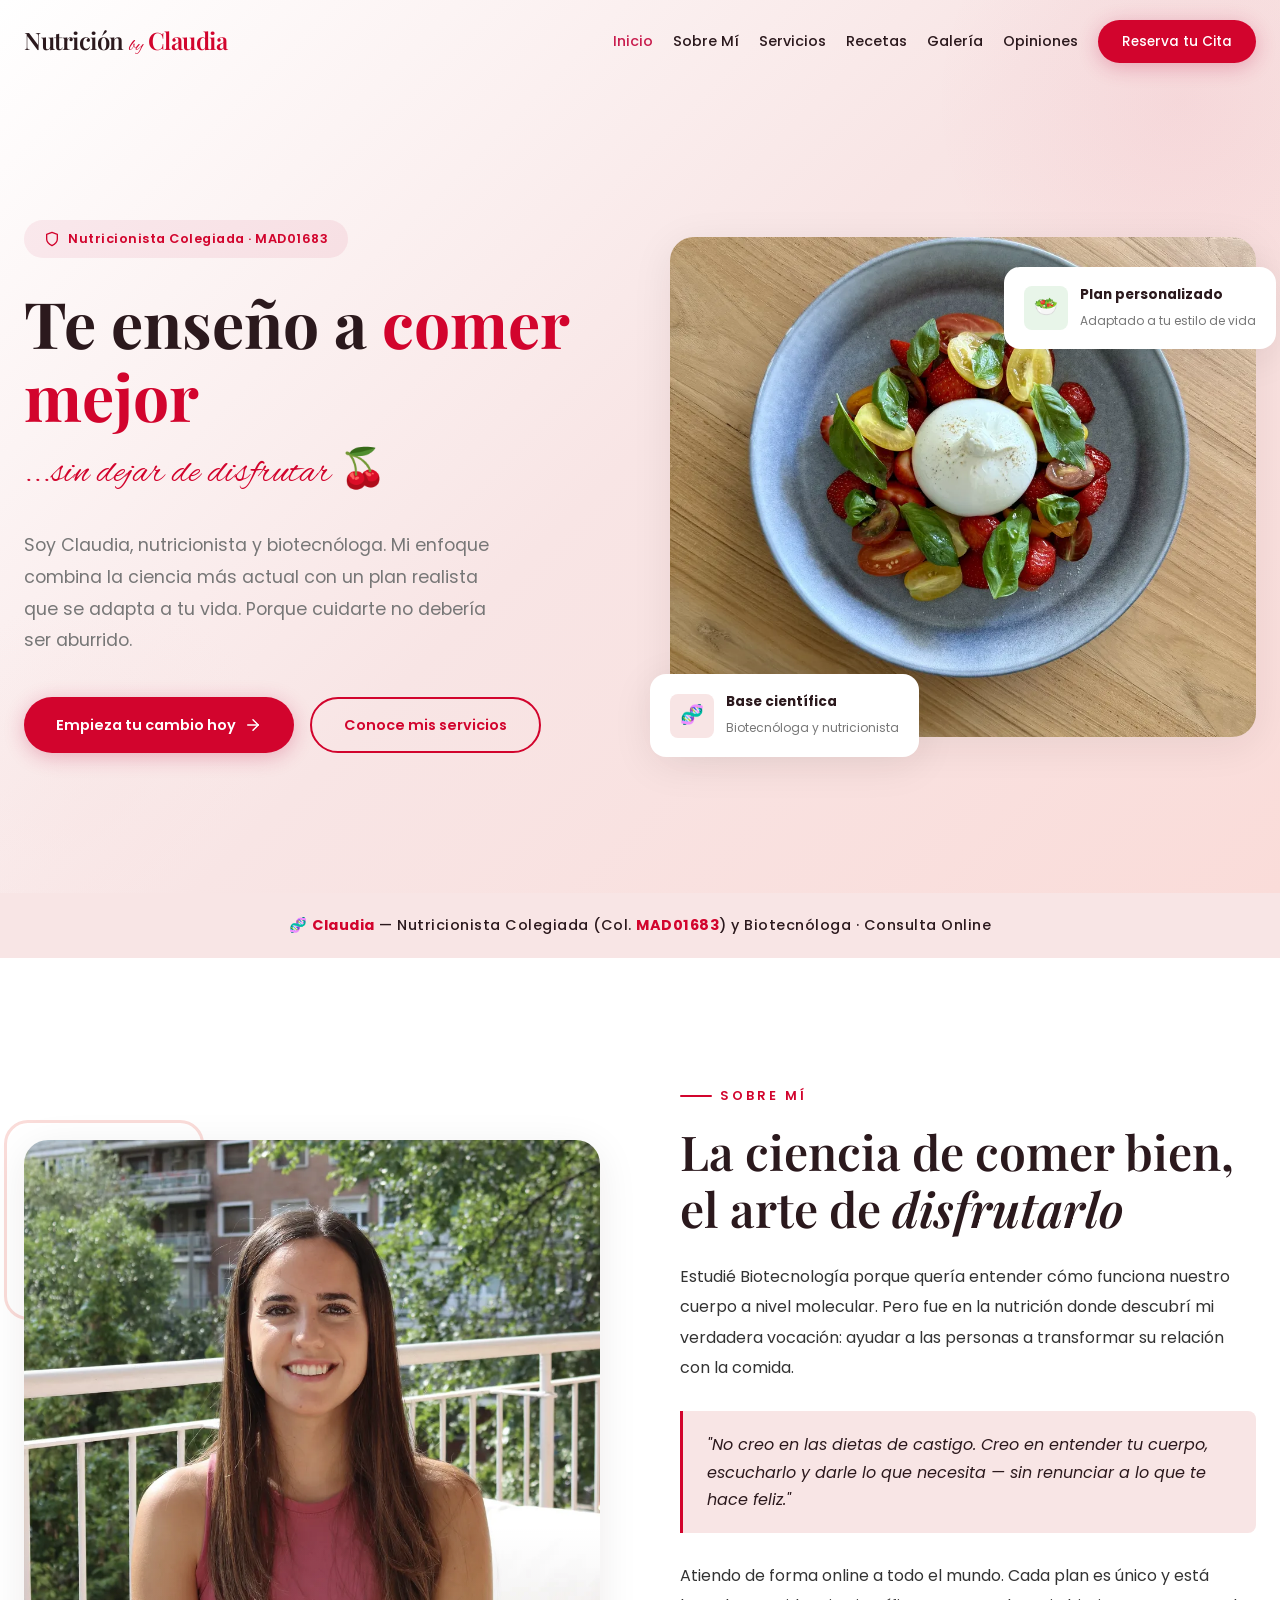
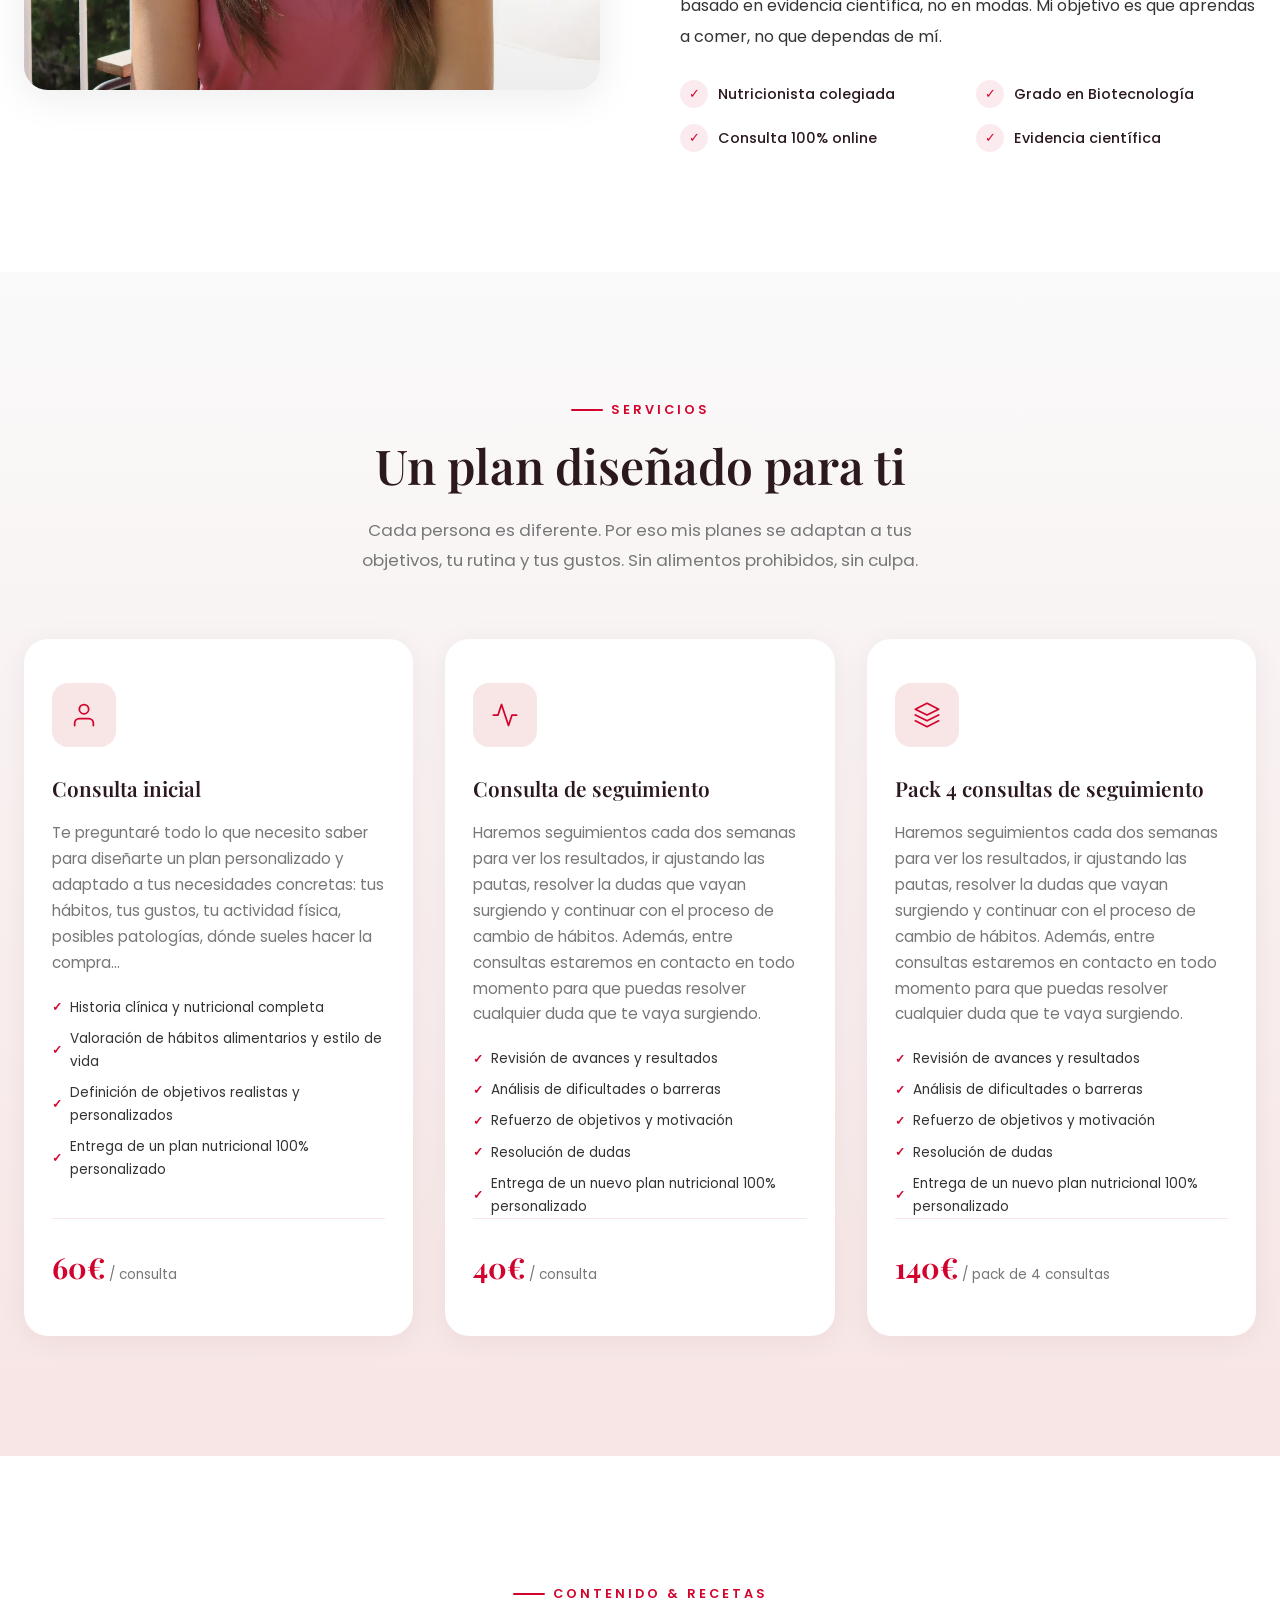
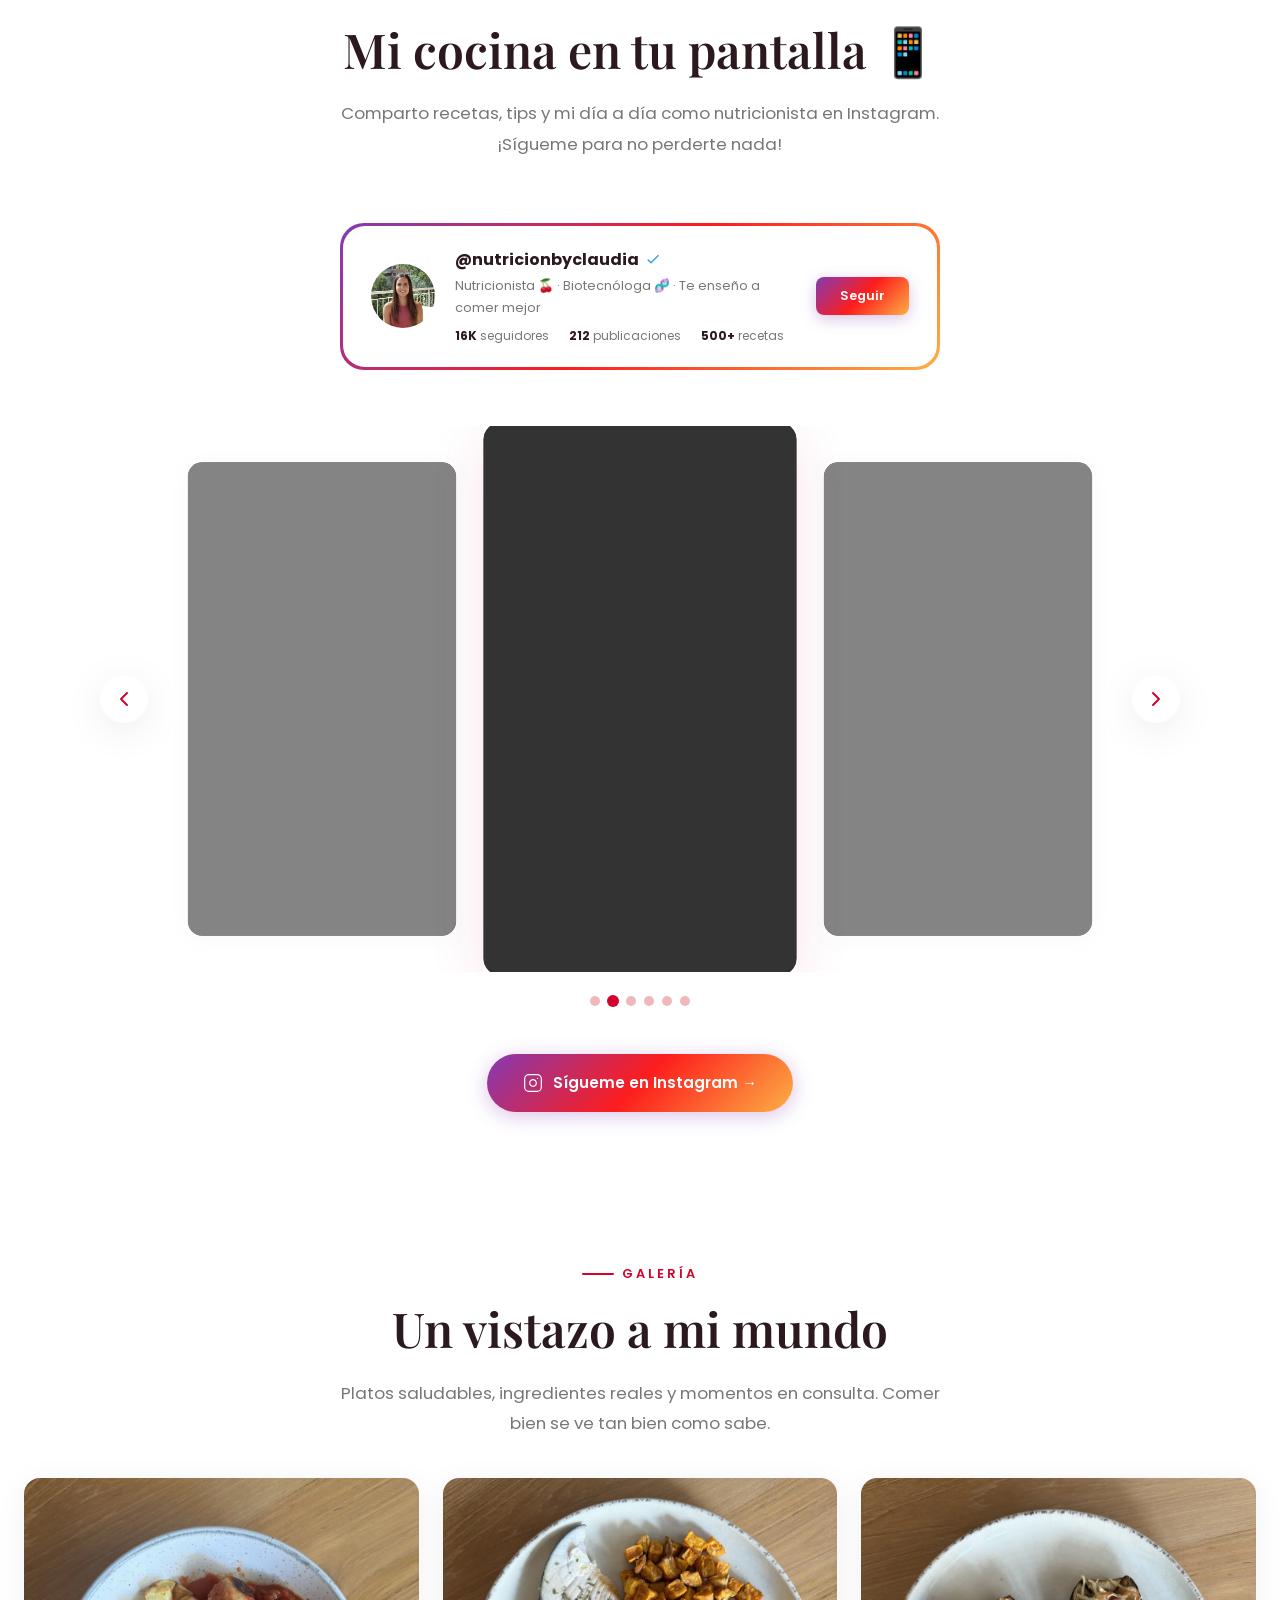
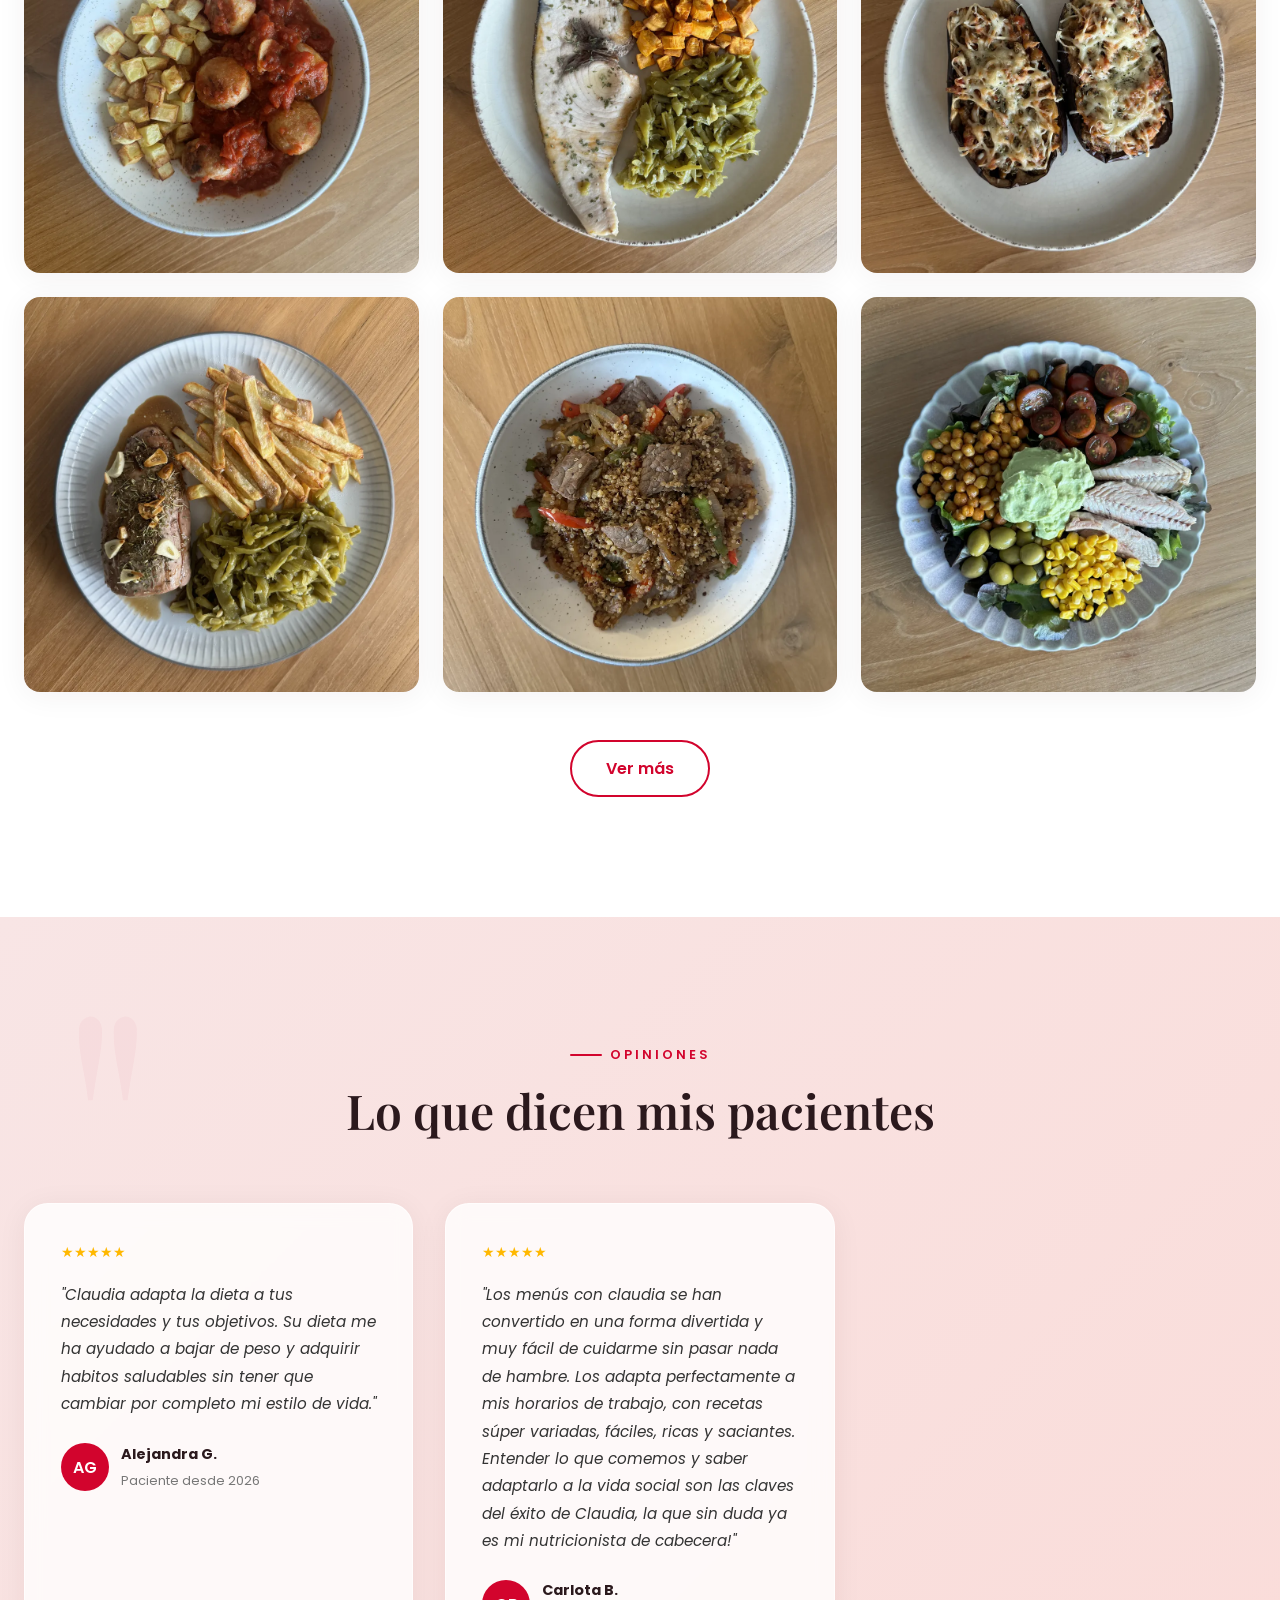
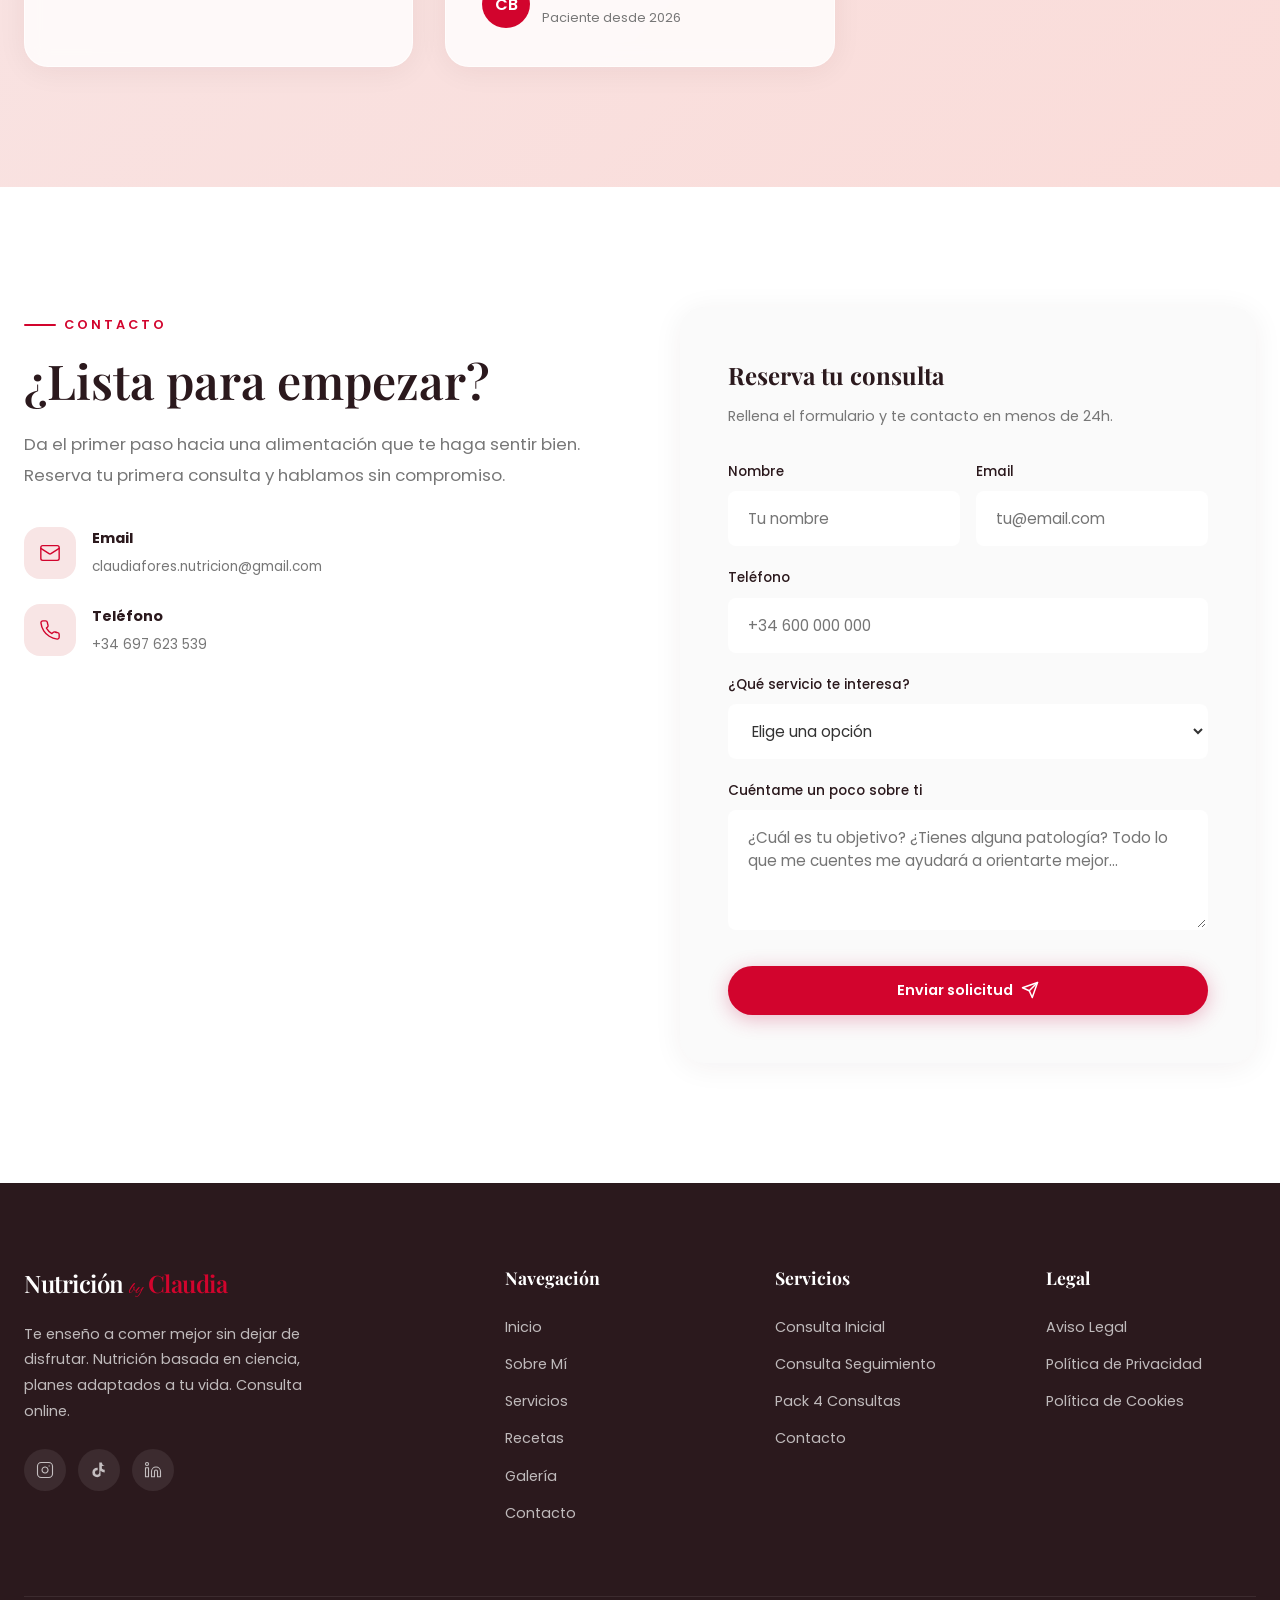
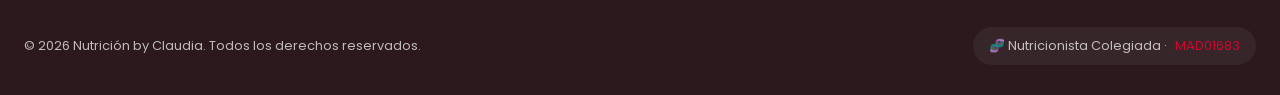
==== index.html @ f068b522 "Expand gallery, optimize images to WebP, CSS fixes, and cleanups" ====
<!DOCTYPE html>
<html lang="es">

<head>
  <meta charset="UTF-8">
  <meta name="viewport" content="width=device-width, initial-scale=1.0">
  <title>Nutrición by Claudia — Nutricionista y Biotecnóloga en Madrid</title>
  <meta name="description"
    content="Claudia es nutricionista colegiada (MAD01683) y biotecnóloga en Madrid. Te enseña a comer mejor sin dejar de disfrutar. Consultas presenciales y online.">
  <meta name="keywords"
    content="nutricionista Madrid, nutrición online, dietista, biotecnóloga, alimentación saludable, Claudia nutricionista">
  <link rel="stylesheet" href="styles.css">
  <link rel="icon"
    href="data:image/svg+xml,<svg xmlns='http://www.w3.org/2000/svg' viewBox='0 0 100 100'><text y='.9em' font-size='90'>🍒</text></svg>">
</head>

<body>

  <!-- ========== NAVIGATION ========== -->
  <nav class="navbar" id="navbar">
    <div class="container">
      <a href="#inicio" class="nav-logo">
        Nutrición <span class="by">by</span> <span>Claudia</span>
      </a>
      <div class="nav-links" id="navLinks">
        <a href="#inicio">Inicio</a>
        <a href="#sobre-mi">Sobre Mí</a>
        <a href="#servicios">Servicios</a>
        <a href="#recetas">Recetas</a>
        <a href="#galeria">Galería</a>
        <a href="#testimonios">Opiniones</a>
        <a href="#contacto" class="btn btn-primary">Reserva tu Cita</a>
      </div>
      <button class="nav-toggle" id="navToggle" aria-label="Menú de navegación">
        <span></span>
        <span></span>
        <span></span>
      </button>
    </div>
    <div class="nav-overlay" id="navOverlay"></div>
  </nav>

  <!-- ========== HERO ========== -->
  <section class="hero section" id="inicio">
    <div class="container">
      <div class="hero-content">
        <div class="hero-badge">
          <svg xmlns="http://www.w3.org/2000/svg" viewBox="0 0 24 24" fill="none" stroke="currentColor" stroke-width="2"
            stroke-linecap="round" stroke-linejoin="round">
            <path d="M12 22s8-4 8-10V5l-8-3-8 3v7c0 6 8 10 8 10z" />
          </svg>
          Nutricionista Colegiada · MAD01683
        </div>
        <h1 class="hero-title">
          Te enseño a <span class="highlight">comer mejor</span>
        </h1>
        <span class="hero-script">...sin dejar de disfrutar 🍒</span>
        <p class="hero-description">
          Soy Claudia, nutricionista y biotecnóloga. Mi enfoque combina la ciencia más actual con un plan realista que
          se adapta a tu vida. Porque cuidarte no debería ser aburrido.
        </p>
        <div class="hero-buttons">
          <a href="#contacto" class="btn btn-primary" id="heroCta">
            Empieza tu cambio hoy
            <svg xmlns="http://www.w3.org/2000/svg" width="18" height="18" viewBox="0 0 24 24" fill="none"
              stroke="currentColor" stroke-width="2" stroke-linecap="round" stroke-linejoin="round">
              <line x1="5" y1="12" x2="19" y2="12"></line>
              <polyline points="12 5 19 12 12 19"></polyline>
            </svg>
          </a>
          <a href="#servicios" class="btn btn-outline" id="heroServices">Conoce mis servicios</a>
        </div>
      </div>
      <div class="hero-visual">
        <div class="hero-image-wrapper">
          <img src="imagenes/ensalada-caprese-con-mozzarella-fresca.webp" alt="Ensalada caprese con mozzarella fresca"
            loading="eager">
        </div>
        <div class="hero-float-card card-1">
          <div class="icon pink">🧬</div>
          <div class="text">
            <strong>Base científica</strong>
            <span>Biotecnóloga y nutricionista</span>
          </div>
        </div>
        <div class="hero-float-card card-2">
          <div class="icon green">🥗</div>
          <div class="text">
            <strong>Plan personalizado</strong>
            <span>Adaptado a tu estilo de vida</span>
          </div>
        </div>
      </div>
    </div>
  </section>

  <!-- ========== AUTHORITY BAR ========== -->
  <div class="authority-bar">
    <div class="container">
      <p>🧬 <strong>Claudia</strong> — Nutricionista Colegiada (Col. <strong>MAD01683</strong>) y Biotecnóloga ·
        Consulta Online</p>
    </div>
  </div>

  <!-- ========== SOBRE MÍ ========== -->
  <section class="about section" id="sobre-mi">
    <div class="container">
      <div class="about-image-container reveal">
        <div class="about-decoration"></div>
        <div class="about-image">
          <img src="imagenes/claudia.webp" alt="Claudia, nutricionista y biotecnóloga en su consulta">
        </div>
      </div>
      <div class="about-content">
        <span class="section-label reveal">Sobre Mí</span>
        <h2 class="section-title reveal reveal-delay-1">La ciencia de comer bien, <br>el arte de <em>disfrutarlo</em>
        </h2>
        <p class="about-text reveal reveal-delay-2">
          Estudié Biotecnología porque quería entender cómo funciona nuestro cuerpo a nivel molecular. Pero fue en la
          nutrición donde descubrí mi verdadera vocación: ayudar a las personas a transformar su relación con la comida.
        </p>
        <div class="about-highlight reveal reveal-delay-2">
          "No creo en las dietas de castigo. Creo en entender tu cuerpo, escucharlo y darle lo que necesita — sin
          renunciar a lo que te hace feliz."
        </div>
        <p class="about-text reveal reveal-delay-3">
          Atiendo de forma online a todo el mundo. Cada plan es único y está basado en
          evidencia científica, no en modas. Mi objetivo es que aprendas a comer, no que dependas de mí.
        </p>
        <div class="about-features reveal reveal-delay-3">
          <div class="about-feature">
            <span class="check">✓</span>
            Nutricionista colegiada
          </div>
          <div class="about-feature">
            <span class="check">✓</span>
            Grado en Biotecnología
          </div>
          <div class="about-feature">
            <span class="check">✓</span>
            Consulta 100% online
          </div>
          <div class="about-feature">
            <span class="check">✓</span>
            Evidencia científica
          </div>
        </div>
      </div>
    </div>
  </section>

  <!-- ========== SERVICIOS ========== -->
  <section class="services section" id="servicios">
    <div class="container">
      <div class="services-header">
        <span class="section-label reveal">Servicios</span>
        <h2 class="section-title reveal reveal-delay-1">Un plan diseñado para ti</h2>
        <p class="section-subtitle reveal reveal-delay-2">Cada persona es diferente. Por eso mis planes se adaptan a tus
          objetivos, tu rutina y tus gustos. Sin alimentos prohibidos, sin culpa.</p>
      </div>
      <div class="services-grid">
        <!-- Service 1 -->
        <div class="service-card reveal">
          <div class="service-icon">
            <svg xmlns="http://www.w3.org/2000/svg" viewBox="0 0 24 24" fill="none" stroke="currentColor"
              stroke-width="1.5" stroke-linecap="round" stroke-linejoin="round">
              <path d="M20 21v-2a4 4 0 0 0-4-4H8a4 4 0 0 0-4 4v2" />
              <circle cx="12" cy="7" r="4" />
            </svg>
          </div>
          <h3 class="service-title">Consulta inicial</h3>
          <p class="service-desc">Te preguntaré todo lo que necesito saber para diseñarte un plan personalizado y
            adaptado a tus necesidades concretas: tus hábitos, tus gustos, tu actividad física, posibles patologías,
            dónde sueles hacer la compra…</p>
          <ul class="service-features">
            <li>Historia clínica y nutricional completa</li>
            <li>Valoración de hábitos alimentarios y estilo de vida</li>
            <li>Definición de objetivos realistas y personalizados</li>
            <li>Entrega de un plan nutricional 100% personalizado</li>
          </ul>
          <div class="service-price">
            <span class="amount">60€</span>
            <span class="period">/ consulta</span>
          </div>
        </div>
        <!-- Service 2 -->
        <div class="service-card reveal reveal-delay-1">
          <div class="service-icon">
            <svg xmlns="http://www.w3.org/2000/svg" viewBox="0 0 24 24" fill="none" stroke="currentColor"
              stroke-width="1.5" stroke-linecap="round" stroke-linejoin="round">
              <path d="M22 12h-4l-3 9L9 3l-3 9H2" />
            </svg>
          </div>
          <h3 class="service-title">Consulta de seguimiento</h3>
          <p class="service-desc">Haremos seguimientos cada dos semanas para ver los resultados, ir ajustando las
            pautas, resolver la dudas que vayan surgiendo y continuar con el proceso de cambio de hábitos. Además, entre
            consultas estaremos en contacto en todo momento para que puedas resolver cualquier duda que te vaya
            surgiendo.</p>
          <ul class="service-features">
            <li>Revisión de avances y resultados</li>
            <li>Análisis de dificultades o barreras</li>
            <li>Refuerzo de objetivos y motivación</li>
            <li>Resolución de dudas</li>
            <li>Entrega de un nuevo plan nutricional 100% personalizado</li>
          </ul>
          <div class="service-price">
            <span class="amount">40€</span>
            <span class="period">/ consulta</span>
          </div>
        </div>
        <!-- Service 3 -->
        <div class="service-card reveal reveal-delay-2">
          <div class="service-icon">
            <svg xmlns="http://www.w3.org/2000/svg" viewBox="0 0 24 24" fill="none" stroke="currentColor"
              stroke-width="1.5" stroke-linecap="round" stroke-linejoin="round">
              <path d="M12 2L2 7l10 5 10-5-10-5z" />
              <path d="M2 17l10 5 10-5" />
              <path d="M2 12l10 5 10-5" />
            </svg>
          </div>
          <h3 class="service-title">Pack 4 consultas de seguimiento</h3>
          <p class="service-desc">Haremos seguimientos cada dos semanas para ver los resultados, ir ajustando las
            pautas, resolver la dudas que vayan surgiendo y continuar con el proceso de cambio de hábitos. Además, entre
            consultas estaremos en contacto en todo momento para que puedas resolver cualquier duda que te vaya
            surgiendo.</p>
          <ul class="service-features">
            <li>Revisión de avances y resultados</li>
            <li>Análisis de dificultades o barreras</li>
            <li>Refuerzo de objetivos y motivación</li>
            <li>Resolución de dudas</li>
            <li>Entrega de un nuevo plan nutricional 100% personalizado</li>
          </ul>
          <div class="service-price">
            <span class="amount">140€</span>
            <span class="period">/ pack de 4 consultas</span>
          </div>
        </div>
      </div>
    </div>
  </section>

  <!-- ========== INSTAGRAM FEED / CONTENT ========== -->
  <section class="instagram-feed section" id="recetas">
    <div class="container">
      <div class="instagram-header">
        <span class="section-label reveal">Contenido & Recetas</span>
        <h2 class="section-title reveal reveal-delay-1">Mi cocina en tu pantalla 📱</h2>
        <p class="section-subtitle reveal reveal-delay-2">Comparto recetas, tips y mi día a día como nutricionista en
          Instagram. ¡Sígueme para no perderte nada!</p>
      </div>

      <!-- Instagram Profile Card -->
      <div class="ig-profile reveal" id="igProfile">
        <div class="ig-profile-inner">
          <img src="imagenes/claudia.webp" alt="Claudia nutricionista" class="ig-avatar">
          <div class="ig-profile-info">
            <div class="ig-handle">
              @nutricionbyclaudia
              <svg class="verified" xmlns="http://www.w3.org/2000/svg" viewBox="0 0 24 24" fill="currentColor">
                <path d="M9 16.17L4.83 12l-1.42 1.41L9 19 21 7l-1.41-1.41z" />
              </svg>
            </div>
            <div class="ig-bio">Nutricionista 🍒 · Biotecnóloga 🧬 · Te enseño a comer mejor</div>
            <div class="ig-stats-row">
              <span><strong>16K</strong> seguidores</span>
              <span><strong>212</strong> publicaciones</span>
              <span><strong>500+</strong> recetas</span>
            </div>
          </div>
          <a href="https://www.instagram.com/nutricionbyclaudia" target="_blank" rel="noopener" class="ig-follow-btn"
            id="igFollowBtn">Seguir</a>
        </div>
      </div>

      <!-- Reel Carousel -->
      <div class="reel-carousel-wrapper reveal">
        <button class="carousel-btn prev" aria-label="Anterior vídeo">
          <svg xmlns="http://www.w3.org/2000/svg" viewBox="0 0 24 24" fill="none" stroke="currentColor" stroke-width="2"
            stroke-linecap="round" stroke-linejoin="round">
            <polyline points="15 18 9 12 15 6"></polyline>
          </svg>
        </button>

        <div class="reel-carousel-track-container">
          <ul class="reel-carousel-track">
            <!-- Video 1 -->
            <li class="reel-slide">
              <div class="ig-embed-card">
                <video class="ig-video-player" controls preload="metadata" playsinline width="340" height="600">
                  <source src="videos/video1.mp4" type="video/mp4">
                  Tu navegador no soporta la reproducción de video.
                </video>
              </div>
            </li>
            <!-- Video 2 -->
            <li class="reel-slide">
              <div class="ig-embed-card">
                <video class="ig-video-player" controls preload="metadata" playsinline width="340" height="600">
                  <source src="videos/video2.mp4" type="video/mp4">
                  Tu navegador no soporta la reproducción de video.
                </video>
              </div>
            </li>
            <!-- Video 3 -->
            <li class="reel-slide">
              <div class="ig-embed-card">
                <video class="ig-video-player" controls preload="metadata" playsinline width="340" height="600">
                  <source src="videos/video3.mp4" type="video/mp4">
                  Tu navegador no soporta la reproducción de video.
                </video>
              </div>
            </li>
            <!-- Video 4 -->
            <li class="reel-slide">
              <div class="ig-embed-card">
                <video class="ig-video-player" controls preload="metadata" playsinline width="340" height="600">
                  <source src="videos/video4.mp4" type="video/mp4">
                  Tu navegador no soporta la reproducción de video.
                </video>
              </div>
            </li>
            <!-- Video 5 -->
            <li class="reel-slide">
              <div class="ig-embed-card">
                <video class="ig-video-player" controls preload="metadata" playsinline width="340" height="600">
                  <source src="videos/video5.mp4" type="video/mp4">
                  Tu navegador no soporta la reproducción de video.
                </video>
              </div>
            </li>
            <!-- Video 6 -->
            <li class="reel-slide">
              <div class="ig-embed-card">
                <video class="ig-video-player" controls preload="metadata" playsinline width="340" height="600">
                  <source src="videos/video6.mp4" type="video/mp4">
                  Tu navegador no soporta la reproducción de video.
                </video>
              </div>
            </li>
          </ul>
        </div>

        <button class="carousel-btn next" aria-label="Siguiente vídeo">
          <svg xmlns="http://www.w3.org/2000/svg" viewBox="0 0 24 24" fill="none" stroke="currentColor" stroke-width="2"
            stroke-linecap="round" stroke-linejoin="round">
            <polyline points="9 18 15 12 9 6"></polyline>
          </svg>
        </button>
      </div>

      <div class="carousel-indicators reveal">
        <!-- Dots will be added by JS -->
      </div>

      <!-- CTA -->
      <div class="ig-cta reveal">
        <a href="https://www.instagram.com/nutricionbyclaudia" target="_blank" rel="noopener" class="ig-cta-btn"
          id="igCtaBtn">
          <svg xmlns="http://www.w3.org/2000/svg" viewBox="0 0 24 24" fill="none" stroke="currentColor"
            stroke-width="1.5" stroke-linecap="round" stroke-linejoin="round">
            <rect x="2" y="2" width="20" height="20" rx="5" ry="5" />
            <path d="M16 11.37A4 4 0 1 1 12.63 8 4 4 0 0 1 16 11.37z" />
            <line x1="17.5" y1="6.5" x2="17.51" y2="6.5" />
          </svg>
          Sígueme en Instagram →
        </a>
      </div>
    </div>
  </section>

  <!-- ========== GALERÍA ========== -->
  <section class="gallery section" id="galeria">
    <div class="container">
      <div class="gallery-header">
        <span class="section-label reveal">Galería</span>
        <h2 class="section-title reveal reveal-delay-1">Un vistazo a mi mundo</h2>
        <p class="section-subtitle reveal reveal-delay-2">Platos saludables, ingredientes reales y momentos en consulta.
          Comer bien se ve tan bien como sabe.</p>
      </div>
      <div class="gallery-grid">

        <div class="gallery-item reveal  g-item">
          <div class="gallery-image-wrapper">
            <img src="imagenes/albondigas-de-carne-caseras-con-tomate.webp" alt="Albondigas de carne caseras con tomate"
              loading="lazy">
            <div class="gallery-overlay" style="justify-content: center; text-align: center;">
            </div>
          </div>
        </div>
        <div class="gallery-item reveal reveal-delay-1 g-item">
          <div class="gallery-image-wrapper">
            <img src="imagenes/atun-a-la-plancha-con-pure-de-boniato.webp" alt="Atun a la plancha con pure de boniato"
              loading="lazy">
            <div class="gallery-overlay" style="justify-content: center; text-align: center;">
            </div>
          </div>
        </div>
        <div class="gallery-item reveal reveal-delay-2 g-item">
          <div class="gallery-image-wrapper">
            <img src="imagenes/berenjenas-rellenas-gratinadas.webp" alt="Berenjenas rellenas gratinadas" loading="lazy">
            <div class="gallery-overlay" style="justify-content: center; text-align: center;">
            </div>
          </div>
        </div>
        <div class="gallery-item reveal  g-item">
          <div class="gallery-image-wrapper">
            <img src="imagenes/bistec-de-ternera-con-patatas-al-horno.webp" alt="Bistec de ternera con patatas al horno"
              loading="lazy">
            <div class="gallery-overlay" style="justify-content: center; text-align: center;">
            </div>
          </div>
        </div>
        <div class="gallery-item reveal reveal-delay-1 g-item">
          <div class="gallery-image-wrapper">
            <img src="imagenes/bowl-de-quinoa-con-carne-y-rabano.webp" alt="Bowl de quinoa con carne y rabano"
              loading="lazy">
            <div class="gallery-overlay" style="justify-content: center; text-align: center;">
            </div>
          </div>
        </div>
        <div class="gallery-item reveal reveal-delay-2 g-item">
          <div class="gallery-image-wrapper">
            <img src="imagenes/bowl-mediterraneo-con-falafel-y-hummus.webp" alt="Bowl mediterraneo con falafel y hummus"
              loading="lazy">
            <div class="gallery-overlay" style="justify-content: center; text-align: center;">
            </div>
          </div>
        </div>
        <div class="gallery-item reveal  g-item" style="display: none;">
          <div class="gallery-image-wrapper">
            <img src="imagenes/carne-mechada-con-verduras-al-vapor.webp" alt="Carne mechada con verduras al vapor"
              loading="lazy">
            <div class="gallery-overlay" style="justify-content: center; text-align: center;">
            </div>
          </div>
        </div>
        <div class="gallery-item reveal reveal-delay-1 g-item" style="display: none;">
          <div class="gallery-image-wrapper">
            <img src="imagenes/carpaccio-de-remolacha-con-queso-de-cabra.webp"
              alt="Carpaccio de remolacha con queso de cabra" loading="lazy">
            <div class="gallery-overlay" style="justify-content: center; text-align: center;">
            </div>
          </div>
        </div>
        <div class="gallery-item reveal reveal-delay-2 g-item" style="display: none;">
          <div class="gallery-image-wrapper">
            <img src="imagenes/carpaccio-de-verduras-con-frutos-secos.webp" alt="Carpaccio de verduras con frutos secos"
              loading="lazy">
            <div class="gallery-overlay" style="justify-content: center; text-align: center;">
            </div>
          </div>
        </div>
        <div class="gallery-item reveal  g-item" style="display: none;">
          <div class="gallery-image-wrapper">
            <img src="imagenes/dorada-al-horno-con-guarnicion.webp" alt="Dorada al horno con guarnicion" loading="lazy">
            <div class="gallery-overlay" style="justify-content: center; text-align: center;">
            </div>
          </div>
        </div>
        <div class="gallery-item reveal reveal-delay-1 g-item" style="display: none;">
          <div class="gallery-image-wrapper">
            <img src="imagenes/Ensalada campera.webp" alt="Ensalada campera" loading="lazy">
            <div class="gallery-overlay" style="justify-content: center; text-align: center;">
            </div>
          </div>
        </div>
        <div class="gallery-item reveal reveal-delay-2 g-item" style="display: none;">
          <div class="gallery-image-wrapper">
            <img src="imagenes/ensalada-caprese-con-mozzarella-fresca.webp" alt="Ensalada caprese con mozzarella fresca"
              loading="lazy">
            <div class="gallery-overlay" style="justify-content: center; text-align: center;">
            </div>
          </div>
        </div>
        <div class="gallery-item reveal  g-item" style="display: none;">
          <div class="gallery-image-wrapper">
            <img src="imagenes/ensalada-de-aguacate-cherry-y-semillas.webp" alt="Ensalada de aguacate cherry y semillas"
              loading="lazy">
            <div class="gallery-overlay" style="justify-content: center; text-align: center;">
            </div>
          </div>
        </div>
        <div class="gallery-item reveal reveal-delay-1 g-item" style="display: none;">
          <div class="gallery-image-wrapper">
            <img src="imagenes/ensalada-de-garbanzos-con-espinacas-frescas.webp"
              alt="Ensalada de garbanzos con espinacas frescas" loading="lazy">
            <div class="gallery-overlay" style="justify-content: center; text-align: center;">
            </div>
          </div>
        </div>
        <div class="gallery-item reveal reveal-delay-2 g-item" style="display: none;">
          <div class="gallery-image-wrapper">
            <img src="imagenes/ensalada-de-pasta-con-brocoli-y-queso-feta.webp"
              alt="Ensalada de pasta con brocoli y queso feta" loading="lazy">
            <div class="gallery-overlay" style="justify-content: center; text-align: center;">
            </div>
          </div>
        </div>
        <div class="gallery-item reveal  g-item" style="display: none;">
          <div class="gallery-image-wrapper">
            <img src="imagenes/ensalada-de-pasta-con-tomates-cherry-y-aceitunas.webp"
              alt="Ensalada de pasta con tomates cherry y aceitunas" loading="lazy">
            <div class="gallery-overlay" style="justify-content: center; text-align: center;">
            </div>
          </div>
        </div>
        <div class="gallery-item reveal reveal-delay-1 g-item" style="display: none;">
          <div class="gallery-image-wrapper">
            <img src="imagenes/ensalada-mixta-con-huevo-cocido.webp" alt="Ensalada mixta con huevo cocido"
              loading="lazy">
            <div class="gallery-overlay" style="justify-content: center; text-align: center;">
            </div>
          </div>
        </div>
        <div class="gallery-item reveal reveal-delay-2 g-item" style="display: none;">
          <div class="gallery-image-wrapper">
            <img src="imagenes/estofado-de-ternera-con-patatas-y-zanahoria.webp"
              alt="Estofado de ternera con patatas y zanahoria" loading="lazy">
            <div class="gallery-overlay" style="justify-content: center; text-align: center;">
            </div>
          </div>
        </div>
        <div class="gallery-item reveal  g-item" style="display: none;">
          <div class="gallery-image-wrapper">
            <img src="imagenes/filete-con-ensalada-de-maiz-y-guisantes.webp"
              alt="Filete con ensalada de maiz y guisantes" loading="lazy">
            <div class="gallery-overlay" style="justify-content: center; text-align: center;">
            </div>
          </div>
        </div>
        <div class="gallery-item reveal reveal-delay-1 g-item" style="display: none;">
          <div class="gallery-image-wrapper">
            <img src="imagenes/habas-tiernas-con-huevo-frito-y-jamon.webp" alt="Habas tiernas con huevo frito y jamon"
              loading="lazy">
            <div class="gallery-overlay" style="justify-content: center; text-align: center;">
            </div>
          </div>
        </div>
        <div class="gallery-item reveal reveal-delay-2 g-item" style="display: none;">
          <div class="gallery-image-wrapper">
            <img src="imagenes/hamburguesa-con-pan-de-boniato.webp" alt="Hamburguesa con pan de boniato" loading="lazy">
            <div class="gallery-overlay" style="justify-content: center; text-align: center;">
            </div>
          </div>
        </div>
        <div class="gallery-item reveal  g-item" style="display: none;">
          <div class="gallery-image-wrapper">
            <img src="imagenes/hamburguesa-saludable-con-calabaza-asada.webp"
              alt="Hamburguesa saludable con calabaza asada" loading="lazy">
            <div class="gallery-overlay" style="justify-content: center; text-align: center;">
            </div>
          </div>
        </div>
        <div class="gallery-item reveal reveal-delay-1 g-item" style="display: none;">
          <div class="gallery-image-wrapper">
            <img src="imagenes/jamon-iberico-con-verduras-asadas.webp" alt="Jamon iberico con verduras asadas"
              loading="lazy">
            <div class="gallery-overlay" style="justify-content: center; text-align: center;">
            </div>
          </div>
        </div>
        <div class="gallery-item reveal reveal-delay-2 g-item" style="display: none;">
          <div class="gallery-image-wrapper">
            <img src="imagenes/lasaña-de-verduras-y-bechamel-ligera.webp" alt="Lasaña de verduras y bechamel ligera"
              loading="lazy">
            <div class="gallery-overlay" style="justify-content: center; text-align: center;">
            </div>
          </div>
        </div>
        <div class="gallery-item reveal  g-item" style="display: none;">
          <div class="gallery-image-wrapper">
            <img src="imagenes/pan-de-platano-saludable-banana-bread.webp" alt="Pan de platano saludable banana bread"
              loading="lazy">
            <div class="gallery-overlay" style="justify-content: center; text-align: center;">
            </div>
          </div>
        </div>
        <div class="gallery-item reveal reveal-delay-1 g-item" style="display: none;">
          <div class="gallery-image-wrapper">
            <img src="imagenes/pastel-de-verduras-al-horno-gratinado.webp" alt="Pastel de verduras al horno gratinado"
              loading="lazy">
            <div class="gallery-overlay" style="justify-content: center; text-align: center;">
            </div>
          </div>
        </div>
        <div class="gallery-item reveal reveal-delay-2 g-item" style="display: none;">
          <div class="gallery-image-wrapper">
            <img src="imagenes/pechuga-de-pollo-con-coles-de-bruselas.webp" alt="Pechuga de pollo con coles de bruselas"
              loading="lazy">
            <div class="gallery-overlay" style="justify-content: center; text-align: center;">
            </div>
          </div>
        </div>
        <div class="gallery-item reveal  g-item" style="display: none;">
          <div class="gallery-image-wrapper">
            <img src="imagenes/pimientos-del-piquillo-con-huevo-y-jamon.webp"
              alt="Pimientos del piquillo con huevo y jamon" loading="lazy">
            <div class="gallery-overlay" style="justify-content: center; text-align: center;">
            </div>
          </div>
        </div>
        <div class="gallery-item reveal reveal-delay-1 g-item" style="display: none;">
          <div class="gallery-image-wrapper">
            <img src="imagenes/plato-de-lentejas-estofadas-con-fruta.webp" alt="Plato de lentejas estofadas con fruta"
              loading="lazy">
            <div class="gallery-overlay" style="justify-content: center; text-align: center;">
            </div>
          </div>
        </div>
        <div class="gallery-item reveal reveal-delay-2 g-item" style="display: none;">
          <div class="gallery-image-wrapper">
            <img src="imagenes/poke-bowl-de-gambas-y-aguacate.webp" alt="Poke bowl de gambas y aguacate" loading="lazy">
            <div class="gallery-overlay" style="justify-content: center; text-align: center;">
            </div>
          </div>
        </div>
        <div class="gallery-item reveal  g-item" style="display: none;">
          <div class="gallery-image-wrapper">
            <img src="imagenes/pollo-al-curry-con-arroz-basmati.webp" alt="Pollo al curry con arroz basmati"
              loading="lazy">
            <div class="gallery-overlay" style="justify-content: center; text-align: center;">
            </div>
          </div>
        </div>
        <div class="gallery-item reveal reveal-delay-1 g-item" style="display: none;">
          <div class="gallery-image-wrapper">
            <img src="imagenes/pulpo-a-la-plancha-con-patatas-al-pimenton.webp"
              alt="Pulpo a la plancha con patatas al pimenton" loading="lazy">
            <div class="gallery-overlay" style="justify-content: center; text-align: center;">
            </div>
          </div>
        </div>
        <div class="gallery-item reveal reveal-delay-2 g-item" style="display: none;">
          <div class="gallery-image-wrapper">
            <img src="imagenes/revuelto-de-huevos-con-calabacin-y-cebolla.webp"
              alt="Revuelto de huevos con calabacin y cebolla" loading="lazy">
            <div class="gallery-overlay" style="justify-content: center; text-align: center;">
            </div>
          </div>
        </div>
        <div class="gallery-item reveal  g-item" style="display: none;">
          <div class="gallery-image-wrapper">
            <img src="imagenes/salteado-de-ternera-con-pimientos-rojos-y-verdes.webp"
              alt="Salteado de ternera con pimientos rojos y verdes" loading="lazy">
            <div class="gallery-overlay" style="justify-content: center; text-align: center;">
            </div>
          </div>
        </div>
        <div class="gallery-item reveal reveal-delay-1 g-item" style="display: none;">
          <div class="gallery-image-wrapper">
            <img src="imagenes/salteado-de-verduras-arcoiris-con-pollo.webp"
              alt="Salteado de verduras arcoiris con pollo" loading="lazy">
            <div class="gallery-overlay" style="justify-content: center; text-align: center;">
            </div>
          </div>
        </div>
        <div class="gallery-item reveal reveal-delay-2 g-item" style="display: none;">
          <div class="gallery-image-wrapper">
            <img src="imagenes/solomillo-de-cerdo-asado-con-salsa.webp" alt="Solomillo de cerdo asado con salsa"
              loading="lazy">
            <div class="gallery-overlay" style="justify-content: center; text-align: center;">
            </div>
          </div>
        </div>
        <div class="gallery-item reveal  g-item" style="display: none;">
          <div class="gallery-image-wrapper">
            <img src="imagenes/tacos-de-cogollos-con-atun.webp" alt="Tacos de cogollos con atun" loading="lazy">
            <div class="gallery-overlay" style="justify-content: center; text-align: center;">
            </div>
          </div>
        </div>
        <div class="gallery-item reveal reveal-delay-1 g-item" style="display: none;">
          <div class="gallery-image-wrapper">
            <img src="imagenes/tartar-de-tomate-con-salsa-especial.webp" alt="Tartar de tomate con salsa especial"
              loading="lazy">
            <div class="gallery-overlay" style="justify-content: center; text-align: center;">
            </div>
          </div>
        </div>
        <div class="gallery-item reveal reveal-delay-2 g-item" style="display: none;">
          <div class="gallery-image-wrapper">
            <img src="imagenes/tostada-con-huevo-pochado-y-tomate.webp" alt="Tostada con huevo pochado y tomate"
              loading="lazy">
            <div class="gallery-overlay" style="justify-content: center; text-align: center;">
            </div>
          </div>
        </div>
        <div class="gallery-item reveal  g-item" style="display: none;">
          <div class="gallery-image-wrapper">
            <img src="imagenes/tostas-saludables-de-alcachofas.webp" alt="Tostas saludables de alcachofas"
              loading="lazy">
            <div class="gallery-overlay" style="justify-content: center; text-align: center;">
            </div>
          </div>
        </div>
        <div class="gallery-item reveal reveal-delay-1 g-item" style="display: none;">
          <div class="gallery-image-wrapper">
            <img src="imagenes/yogur-natural-con-datiles-y-albahaca.webp" alt="Yogur natural con datiles y albahaca"
              loading="lazy">
            <div class="gallery-overlay" style="justify-content: center; text-align: center;">
            </div>
          </div>
        </div>
      </div>
      <div class="gallery-actions" style="text-align: center; margin-top: 48px;">
        <button id="loadMoreGalleryBtn" class="btn btn-outline"
          style="padding: 14px 34px; background: transparent; border: 2px solid var(--cherry); color: var(--cherry); border-radius: 50px; font-weight: 600; cursor: pointer; transition: 0.3s; font-size: 1rem;">
          Ver más
        </button>
      </div>
    </div>
  </section>

  <script>
    document.addEventListener('DOMContentLoaded', () => {
      const loadMoreBtn = document.getElementById('loadMoreGalleryBtn');
      const hiddenItems = document.querySelectorAll('.g-item[style*="display: none"]');

      if (loadMoreBtn && hiddenItems.length > 0) {
        loadMoreBtn.addEventListener('click', () => {
          // Show 6 more items
          let shownCount = 0;
          const currentHidden = document.querySelectorAll('.g-item[style*="display: none"]');
          currentHidden.forEach(item => {
            if (shownCount < 6) {
              item.style.display = 'block';
              shownCount++;
            }
          });

          // Hide button if no more items
          if (document.querySelectorAll('.g-item[style*="display: none"]').length === 0) {
            loadMoreBtn.style.display = 'none';
          }

          // Retrigger intersection observer for new reveal elements
          const observer = new IntersectionObserver((entries) => {
            entries.forEach(entry => {
              if (entry.isIntersecting) {
                entry.target.classList.add('visible');
                observer.unobserve(entry.target);
              }
            });
          }, { threshold: 0.1 });

          document.querySelectorAll('.reveal:not(.visible)').forEach(el => observer.observe(el));
        });
      }
    });
  </script>


  <!-- ========== TESTIMONIOS ========== -->
  <section class="testimonials section" id="testimonios">
    <div class="container">
      <div class="testimonials-header">
        <span class="section-label reveal">Opiniones</span>
        <h2 class="section-title reveal reveal-delay-1">Lo que dicen mis pacientes</h2>
      </div>
      <div class="testimonials-grid">
        <div class="testimonial-card reveal">
          <div class="testimonial-stars">★★★★★</div>
          <p class="testimonial-text">"Claudia adapta la dieta a tus necesidades y tus objetivos. Su dieta me ha ayudado
            a bajar de peso y adquirir habitos saludables sin tener que cambiar por completo mi estilo de vida."</p>
          <div class="testimonial-author">
            <div class="testimonial-avatar">AG</div>
            <div class="testimonial-info">
              <strong>Alejandra G.</strong>
              <span>Paciente desde 2026</span>
            </div>
          </div>
        </div>
        <div class="testimonial-card reveal reveal-delay-1">
          <div class="testimonial-stars">★★★★★</div>
          <p class="testimonial-text">"Los menús con claudia se han convertido en una forma divertida y muy fácil de
            cuidarme sin pasar nada de hambre. Los adapta perfectamente a mis horarios de trabajo, con recetas súper
            variadas, fáciles, ricas y saciantes. Entender lo que comemos y saber adaptarlo a la vida social son las
            claves del éxito de Claudia, la que sin duda ya es mi nutricionista de cabecera!"</p>
          <div class="testimonial-author">
            <div class="testimonial-avatar">CB</div>
            <div class="testimonial-info">
              <strong>Carlota B.</strong>
              <span>Paciente desde 2026</span>
            </div>
          </div>
        </div>
      </div>
    </div>
  </section>

  <!-- ========== CONTACTO ========== -->
  <section class="contact section" id="contacto">
    <div class="container">
      <div class="contact-info">
        <span class="section-label reveal">Contacto</span>
        <h2 class="section-title reveal reveal-delay-1">¿Lista para empezar?</h2>
        <p class="section-subtitle reveal reveal-delay-2">Da el primer paso hacia una alimentación que te haga sentir
          bien. Reserva tu primera consulta y hablamos sin compromiso.</p>
        <div class="contact-methods reveal reveal-delay-2">
          <div class="contact-method">
            <div class="contact-method-icon">
              <svg xmlns="http://www.w3.org/2000/svg" viewBox="0 0 24 24" fill="none" stroke="currentColor"
                stroke-width="1.5" stroke-linecap="round" stroke-linejoin="round">
                <rect x="2" y="4" width="20" height="16" rx="2" />
                <path d="M22 7l-8.97 5.7a1.94 1.94 0 0 1-2.06 0L2 7" />
              </svg>
            </div>
            <div class="contact-method-text">
              <strong>Email</strong>
              <span>claudiafores.nutricion@gmail.com</span>
            </div>
          </div>
          <div class="contact-method">
            <div class="contact-method-icon">
              <svg xmlns="http://www.w3.org/2000/svg" viewBox="0 0 24 24" fill="none" stroke="currentColor"
                stroke-width="1.5" stroke-linecap="round" stroke-linejoin="round">
                <path
                  d="M22 16.92v3a2 2 0 0 1-2.18 2 19.79 19.79 0 0 1-8.63-3.07 19.5 19.5 0 0 1-6-6 19.79 19.79 0 0 1-3.07-8.67A2 2 0 0 1 4.11 2h3a2 2 0 0 1 2 1.72 12.84 12.84 0 0 0 .7 2.81 2 2 0 0 1-.45 2.11L8.09 9.91a16 16 0 0 0 6 6l1.27-1.27a2 2 0 0 1 2.11-.45 12.84 12.84 0 0 0 2.81.7A2 2 0 0 1 22 16.92z" />
              </svg>
            </div>
            <div class="contact-method-text">
              <strong>Teléfono</strong>
              <span>+34 697 623 539</span>
            </div>
          </div>
        </div>
        <a href="https://wa.me/34697623539?text=Hola%20Claudia,%20me%20gustaría%20reservar%20una%20consulta"
          class="contact-whatsapp reveal reveal-delay-3" id="whatsappBtn">
          <svg xmlns="http://www.w3.org/2000/svg" viewBox="0 0 24 24" fill="currentColor">
            <path
              d="M17.472 14.382c-.297-.149-1.758-.867-2.03-.967-.273-.099-.471-.148-.67.15-.197.297-.767.966-.94 1.164-.173.199-.347.223-.644.075-.297-.15-1.255-.463-2.39-1.475-.883-.788-1.48-1.761-1.653-2.059-.173-.297-.018-.458.13-.606.134-.133.298-.347.446-.52.149-.174.198-.298.298-.497.099-.198.05-.371-.025-.52-.075-.149-.669-1.612-.916-2.207-.242-.579-.487-.5-.669-.51-.173-.008-.371-.01-.57-.01-.198 0-.52.074-.792.372-.272.297-1.04 1.016-1.04 2.479 0 1.462 1.065 2.875 1.213 3.074.149.198 2.096 3.2 5.077 4.487.709.306 1.262.489 1.694.625.712.227 1.36.195 1.871.118.571-.085 1.758-.719 2.006-1.413.248-.694.248-1.289.173-1.413-.074-.124-.272-.198-.57-.347m-5.421 7.403h-.004a9.87 9.87 0 01-5.031-1.378l-.361-.214-3.741.982.998-3.648-.235-.374a9.86 9.86 0 01-1.51-5.26c.001-5.45 4.436-9.884 9.888-9.884 2.64 0 5.122 1.03 6.988 2.898a9.825 9.825 0 012.893 6.994c-.003 5.45-4.437 9.884-9.885 9.884m8.413-18.297A11.815 11.815 0 0012.05 0C5.495 0 .16 5.335.157 11.892c0 2.096.547 4.142 1.588 5.945L.057 24l6.305-1.654a11.882 11.882 0 005.683 1.448h.005c6.554 0 11.89-5.335 11.893-11.893a11.821 11.821 0 00-3.48-8.413z" />
          </svg>
          Escríbeme por WhatsApp
        </a>
      </div>
      <div class="contact-form-wrapper reveal">
        <h3>Reserva tu consulta</h3>
        <p>Rellena el formulario y te contacto en menos de 24h.</p>
        <form id="contactForm">
          <div class="form-row">
            <div class="form-group">
              <label for="name">Nombre</label>
              <input type="text" id="name" name="name" placeholder="Tu nombre" required>
            </div>
            <div class="form-group">
              <label for="email">Email</label>
              <input type="email" id="email" name="email" placeholder="tu@email.com" required>
            </div>
          </div>
          <div class="form-group">
            <label for="phone">Teléfono</label>
            <input type="tel" id="phone" name="phone" placeholder="+34 600 000 000">
          </div>
          <div class="form-group">
            <label for="service">¿Qué servicio te interesa?</label>
            <select id="service" name="service">
              <option value="" disabled selected>Elige una opción</option>
              <option value="inicial">Consulta Inicial</option>
              <option value="seguimiento">Consulta de Seguimiento</option>
              <option value="pack">Pack 4 Consultas</option>
              <option value="otro">Otro / No estoy segura</option>
            </select>
          </div>
          <div class="form-group">
            <label for="message">Cuéntame un poco sobre ti</label>
            <textarea id="message" name="message"
              placeholder="¿Cuál es tu objetivo? ¿Tienes alguna patología? Todo lo que me cuentes me ayudará a orientarte mejor..."></textarea>
          </div>
          <button type="submit" class="btn btn-primary form-submit" id="submitBtn">
            Enviar solicitud
            <svg xmlns="http://www.w3.org/2000/svg" width="18" height="18" viewBox="0 0 24 24" fill="none"
              stroke="currentColor" stroke-width="2" stroke-linecap="round" stroke-linejoin="round">
              <line x1="22" y1="2" x2="11" y2="13"></line>
              <polygon points="22 2 15 22 11 13 2 9 22 2"></polygon>
            </svg>
          </button>
        </form>
      </div>
    </div>
  </section>

  <!-- ========== FOOTER ========== -->
  <footer class="footer">
    <div class="container">
      <div class="footer-content">
        <div class="footer-brand">
          <a href="#inicio" class="nav-logo">
            Nutrición <span class="by">by</span> <span>Claudia</span>
          </a>
          <p>Te enseño a comer mejor sin dejar de disfrutar. Nutrición basada en ciencia, planes adaptados a tu vida.
            Consulta online.</p>
          <div class="footer-social">
            <a href="#" aria-label="Instagram" id="socialInstagram">
              <svg xmlns="http://www.w3.org/2000/svg" viewBox="0 0 24 24" fill="none" stroke="currentColor"
                stroke-width="1.5" stroke-linecap="round" stroke-linejoin="round">
                <rect x="2" y="2" width="20" height="20" rx="5" ry="5" />
                <path d="M16 11.37A4 4 0 1 1 12.63 8 4 4 0 0 1 16 11.37z" />
                <line x1="17.5" y1="6.5" x2="17.51" y2="6.5" />
              </svg>
            </a>
            <a href="#" aria-label="TikTok" id="socialTiktok">
              <svg xmlns="http://www.w3.org/2000/svg" viewBox="0 0 24 24" fill="currentColor">
                <path
                  d="M19.59 6.69a4.83 4.83 0 01-3.77-4.25V2h-3.45v13.67a2.89 2.89 0 01-2.88 2.5 2.89 2.89 0 01-2.89-2.89 2.89 2.89 0 012.89-2.89c.28 0 .54.04.79.1v-3.51a6.37 6.37 0 00-.79-.05A6.34 6.34 0 003.15 15.2a6.34 6.34 0 0010.86 4.48V13.1a8.27 8.27 0 005.58 2.17V11.8a4.83 4.83 0 01-3.77-1.88V6.69h3.77z" />
              </svg>
            </a>
            <a href="#" aria-label="LinkedIn" id="socialLinkedin">
              <svg xmlns="http://www.w3.org/2000/svg" viewBox="0 0 24 24" fill="none" stroke="currentColor"
                stroke-width="1.5" stroke-linecap="round" stroke-linejoin="round">
                <path d="M16 8a6 6 0 0 1 6 6v7h-4v-7a2 2 0 0 0-2-2 2 2 0 0 0-2 2v7h-4v-7a6 6 0 0 1 6-6z" />
                <rect x="2" y="9" width="4" height="12" />
                <circle cx="4" cy="4" r="2" />
              </svg>
            </a>
          </div>
        </div>
        <div class="footer-column">
          <h4>Navegación</h4>
          <ul>
            <li><a href="#inicio">Inicio</a></li>
            <li><a href="#sobre-mi">Sobre Mí</a></li>
            <li><a href="#servicios">Servicios</a></li>
            <li><a href="#recetas">Recetas</a></li>
            <li><a href="#galeria">Galería</a></li>
            <li><a href="#contacto">Contacto</a></li>
          </ul>
        </div>
        <div class="footer-column">
          <h4>Servicios</h4>
          <ul>
            <li><a href="#servicios">Consulta Inicial</a></li>
            <li><a href="#servicios">Consulta Seguimiento</a></li>
            <li><a href="#servicios">Pack 4 Consultas</a></li>
            <li><a href="#contacto">Contacto</a></li>
          </ul>
        </div>
        <div class="footer-column">
          <h4>Legal</h4>
          <ul>
            <li><a href="#">Aviso Legal</a></li>
            <li><a href="#">Política de Privacidad</a></li>
            <li><a href="#">Política de Cookies</a></li>
          </ul>
        </div>
      </div>
      <div class="footer-bottom">
        <p>© 2026 Nutrición by Claudia. Todos los derechos reservados.</p>
        <div class="footer-credential">
          🧬 Nutricionista Colegiada · <a href="#">MAD01683</a>
        </div>
      </div>
    </div>
  </footer>

  <script src="script.js"></script>
</body>

</html>
---- styles.css ----
/* ========================================
   NUTRICIÓN BY CLAUDIA — Design System
   ======================================== */

/* --- Google Fonts --- */
@import url('https://fonts.googleapis.com/css2?family=Alex+Brush&family=Playfair+Display:ital,wght@0,400;0,500;0,600;0,700;1,400;1,500&family=Poppins:wght@300;400;500;600;700&display=swap');

/* --- CSS Custom Properties --- */
:root {
  /* Colors */
  --white: #FFFFFF;
  --pearl: #FAFAFA;
  --blush: #F8E5E5;
  --rose: #FADCD9;
  --rose-medium: #F0B8B8;
  --cherry: #D2042D;
  --cherry-dark: #A20322;
  --cherry-light: rgba(210, 4, 45, 0.08);
  --text-dark: #2B191D;
  --text-body: #333333;
  --text-muted: #777777;
  --shadow-soft: 0 4px 30px rgba(43, 25, 29, 0.06);
  --shadow-card: 0 8px 40px rgba(43, 25, 29, 0.08);
  --shadow-hover: 0 12px 50px rgba(200, 29, 78, 0.12);

  /* Typography */
  --font-heading: 'Playfair Display', Georgia, serif;
  --font-body: 'Poppins', 'Segoe UI', sans-serif;
  --font-script: 'Alex Brush', cursive;

  /* Spacing */
  --section-pad: 120px;
  --container-width: 1300px;

  /* Transitions */
  --ease: cubic-bezier(0.4, 0, 0.2, 1);
  --transition-fast: 0.25s var(--ease);
  --transition-medium: 0.4s var(--ease);
  --transition-slow: 0.6s var(--ease);

  /* Border Radius */
  --radius-sm: 8px;
  --radius-md: 16px;
  --radius-lg: 24px;
  --radius-xl: 32px;
  --radius-full: 50%;
}

/* --- CSS Reset --- */
*,
*::before,
*::after {
  margin: 0;
  padding: 0;
  box-sizing: border-box;
}

html {
  scroll-behavior: smooth;
  font-size: 16px;
}

body {
  font-family: var(--font-body);
  color: var(--text-body);
  background-color: var(--white);
  line-height: 1.7;
  overflow-x: hidden;
  -webkit-font-smoothing: antialiased;
  -moz-osx-font-smoothing: grayscale;
}

img {
  max-width: 100%;
  height: auto;
  display: block;
}

a {
  text-decoration: none;
  color: inherit;
  transition: color var(--transition-fast);
}

ul,
ol {
  list-style: none;
}

button,
input,
textarea,
select {
  font-family: inherit;
  font-size: inherit;
  border: none;
  outline: none;
}

/* --- Container --- */
.container {
  width: 100%;
  max-width: var(--container-width);
  margin: 0 auto;
  padding: 0 24px;
}

/* --- Section Base --- */
.section {
  padding: var(--section-pad) 0;
  position: relative;
}

.section-label {
  display: inline-flex;
  align-items: center;
  gap: 8px;
  font-family: var(--font-body);
  font-size: 0.8rem;
  font-weight: 600;
  letter-spacing: 3px;
  text-transform: uppercase;
  color: var(--cherry);
  margin-bottom: 16px;
}

.section-label::before {
  content: '';
  display: block;
  width: 32px;
  height: 2px;
  background: var(--cherry);
  border-radius: 2px;
}

.section-title {
  font-family: var(--font-heading);
  font-size: clamp(2rem, 4vw, 3rem);
  font-weight: 600;
  color: var(--text-dark);
  line-height: 1.2;
  margin-bottom: 20px;
}

.section-subtitle {
  font-size: 1.05rem;
  color: var(--text-muted);
  max-width: 600px;
  margin: 0 auto 30px auto;
  line-height: 1.8;
}

/* ========================================
   NAVIGATION
   ======================================== */
.navbar {
  position: fixed;
  top: 0;
  left: 0;
  width: 100%;
  z-index: 1000;
  padding: 20px 0;
  transition: all var(--transition-medium);
}

.navbar.scrolled {
  padding: 12px 0;
  background: rgba(255, 255, 255, 0.85);
  backdrop-filter: blur(20px) saturate(180%);
  -webkit-backdrop-filter: blur(20px) saturate(180%);
  box-shadow: 0 1px 30px rgba(43, 25, 29, 0.06);
}

.navbar .container {
  display: flex;
  align-items: center;
  justify-content: space-between;
}

.nav-logo {
  font-family: var(--font-heading);
  font-size: 1.5rem;
  font-weight: 600;
  color: var(--text-dark);
  letter-spacing: -0.5px;
  position: relative;
}

.nav-logo span {
  color: var(--cherry);
}

.nav-logo .by {
  font-family: var(--font-script);
  font-size: 1.2rem;
  color: var(--cherry);
  font-weight: 400;
}

.nav-links {
  display: flex;
  align-items: center;
  gap: 20px;
}

.nav-links .btn {
  white-space: nowrap;
  color: var(--white) !important;
  padding: 10px 24px;
  font-size: 0.85rem;
  flex-shrink: 0;
}

.nav-links .btn:hover {
  color: var(--white) !important;
}

.nav-links .btn::after {
  display: none !important;
}

.nav-links a {
  font-size: 0.9rem;
  font-weight: 500;
  color: var(--text-dark);
  position: relative;
  padding: 4px 0;
}

.nav-links a::after {
  content: '';
  position: absolute;
  bottom: -2px;
  left: 0;
  width: 0;
  height: 2px;
  background: var(--cherry);
  border-radius: 2px;
  transition: width var(--transition-medium);
}

.nav-links a:hover::after {
  width: 100%;
}

.nav-links a:hover {
  color: var(--cherry);
}

/* CTA Button */
.btn {
  display: inline-flex;
  align-items: center;
  gap: 8px;
  padding: 14px 32px;
  border-radius: var(--radius-xl);
  font-weight: 600;
  font-size: 0.9rem;
  cursor: pointer;
  transition: all var(--transition-fast);
  position: relative;
  overflow: hidden;
}

.btn-primary {
  background: var(--cherry);
  color: var(--white);
  box-shadow: 0 4px 20px rgba(200, 29, 78, 0.3);
}

.btn-primary:hover {
  background: var(--cherry-dark);
  box-shadow: 0 8px 30px rgba(200, 29, 78, 0.4);
  transform: translateY(-2px);
}

.btn-primary:active {
  transform: translateY(0);
}

.btn-outline {
  background: transparent;
  color: var(--cherry);
  border: 2px solid var(--cherry);
}

.btn-outline:hover {
  background: var(--cherry);
  color: var(--white);
  transform: translateY(-2px);
}

.btn-white {
  background: var(--white);
  color: var(--cherry);
  box-shadow: 0 4px 20px rgba(0, 0, 0, 0.1);
}

.btn-white:hover {
  transform: translateY(-2px);
  box-shadow: 0 8px 30px rgba(0, 0, 0, 0.15);
}

/* Mobile Nav Toggle */
.nav-toggle {
  display: none;
  flex-direction: column;
  gap: 5px;
  cursor: pointer;
  padding: 8px;
  z-index: 1001;
  background: none;
}

.nav-toggle span {
  display: block;
  width: 24px;
  height: 2px;
  background: var(--text-dark);
  border-radius: 2px;
  transition: all var(--transition-fast);
}

.nav-toggle.active span:nth-child(1) {
  transform: rotate(45deg) translate(5px, 5px);
}

.nav-toggle.active span:nth-child(2) {
  opacity: 0;
}

.nav-toggle.active span:nth-child(3) {
  transform: rotate(-45deg) translate(5px, -5px);
}

/* ========================================
   HERO
   ======================================== */
.hero {
  position: relative;
  min-height: auto;
  padding-top: 180px;
  padding-bottom: 100px;
  display: flex;
  align-items: center;
  background: linear-gradient(135deg, var(--white) 0%, var(--blush) 50%, var(--rose) 100%);
  overflow: hidden;
}

.hero::before {
  content: '';
  position: absolute;
  top: -150px;
  right: -150px;
  width: 500px;
  height: 500px;
  background: radial-gradient(circle, rgba(200, 29, 78, 0.06) 0%, transparent 70%);
  border-radius: var(--radius-full);
}

.hero::after {
  content: '';
  position: absolute;
  bottom: -100px;
  left: -100px;
  width: 400px;
  height: 400px;
  background: radial-gradient(circle, rgba(248, 229, 229, 0.5) 0%, transparent 70%);
  border-radius: var(--radius-full);
}

.hero .container {
  display: grid;
  grid-template-columns: 1fr 1fr;
  gap: 60px;
  align-items: center;
  position: relative;
  z-index: 1;
}

.hero-content {
  padding: 40px 0;
}

.hero-badge {
  display: inline-flex;
  align-items: center;
  gap: 8px;
  background: rgba(200, 29, 78, 0.08);
  color: var(--cherry);
  padding: 8px 20px;
  border-radius: var(--radius-xl);
  font-size: 0.8rem;
  font-weight: 600;
  margin-bottom: 28px;
  letter-spacing: 0.5px;
}

.hero-badge svg {
  width: 16px;
  height: 16px;
}

.hero-title {
  font-family: var(--font-heading);
  font-size: clamp(2.8rem, 5vw, 4rem);
  font-weight: 700;
  color: var(--text-dark);
  line-height: 1.15;
  margin-bottom: 8px;
}

.hero-title .highlight {
  color: var(--cherry);
  position: relative;
}

.hero-title .highlight::after {
  content: '';
  position: absolute;
  bottom: 2px;
  left: 0;
  width: 100%;
  height: 8px;
  background: rgba(200, 29, 78, 0.12);
  border-radius: 4px;
  z-index: -1;
}

.hero-script {
  font-family: var(--font-script);
  font-size: clamp(1.8rem, 3vw, 2.4rem);
  color: var(--cherry);
  margin-bottom: 24px;
  display: block;
}

.hero-description {
  font-size: 1.1rem;
  color: var(--text-muted);
  line-height: 1.8;
  margin-bottom: 40px;
  max-width: 480px;
}

.hero-buttons {
  display: flex;
  gap: 16px;
  flex-wrap: wrap;
}

.hero-stats {
  display: flex;
  gap: 40px;
  margin-top: 48px;
  padding-top: 32px;
  border-top: 1px solid rgba(43, 25, 29, 0.08);
}

.hero-stat {
  text-align: center;
}

.hero-stat-number {
  font-family: var(--font-heading);
  font-size: 2rem;
  font-weight: 700;
  color: var(--cherry);
  display: block;
}

.hero-stat-label {
  font-size: 0.8rem;
  color: var(--text-muted);
  font-weight: 500;
}

/* Hero Image */
.hero-visual {
  position: relative;
}

.hero-image-wrapper {
  position: relative;
  border-radius: var(--radius-lg);
  overflow: hidden;
  box-shadow: var(--shadow-card);
}

.hero-image-wrapper img {
  width: 100%;
  height: 500px;
  object-fit: cover;
  transition: transform var(--transition-slow);
}

.hero-image-wrapper:hover img {
  transform: scale(1.03);
}

.hero-float-card {
  position: absolute;
  background: var(--white);
  border-radius: var(--radius-md);
  padding: 16px 20px;
  box-shadow: var(--shadow-card);
  display: flex;
  align-items: center;
  gap: 12px;
  animation: float 3s ease-in-out infinite;
}

.hero-float-card.card-1 {
  bottom: -20px;
  left: -20px;
}

.hero-float-card.card-2 {
  top: 30px;
  right: -20px;
  animation-delay: 1.5s;
}

.hero-float-card .icon {
  width: 44px;
  height: 44px;
  border-radius: var(--radius-sm);
  display: flex;
  align-items: center;
  justify-content: center;
  font-size: 1.2rem;
}

.hero-float-card .icon.pink {
  background: var(--blush);
}

.hero-float-card .icon.green {
  background: #E8F5E9;
}

.hero-float-card .text strong {
  display: block;
  font-size: 0.85rem;
  color: var(--text-dark);
}

.hero-float-card .text span {
  font-size: 0.75rem;
  color: var(--text-muted);
}

@keyframes float {

  0%,
  100% {
    transform: translateY(0);
  }

  50% {
    transform: translateY(-10px);
  }
}

/* Authority bar */
.authority-bar {
  background: var(--blush);
  padding: 20px 0;
  text-align: center;
}

.authority-bar p {
  font-size: 0.9rem;
  color: var(--text-dark);
  font-weight: 500;
  letter-spacing: 0.5px;
}

.authority-bar strong {
  color: var(--cherry);
}

/* ========================================
   ABOUT / SOBRE MÍ
   ======================================== */
.about {
  background: var(--white);
}

.about .container {
  display: grid;
  grid-template-columns: 1fr 1fr;
  gap: 80px;
  align-items: center;
}

.about-image-container {
  position: relative;
}

.about-image {
  border-radius: var(--radius-lg);
  overflow: hidden;
  box-shadow: var(--shadow-card);
  position: relative;
}

.about-image img {
  width: 100%;
  height: 550px;
  object-fit: cover;
}

.about-image::after {
  content: '';
  position: absolute;
  bottom: 0;
  left: 0;
  right: 0;
  height: 30%;
  background: linear-gradient(to top, rgba(43, 25, 29, 0.08), transparent);
}

.about-decoration {
  position: absolute;
  width: 200px;
  height: 200px;
  border: 3px solid var(--rose);
  border-radius: var(--radius-lg);
  top: -20px;
  left: -20px;
  z-index: -1;
}

.about-content .section-title {
  margin-bottom: 24px;
}

.about-text {
  font-size: 1rem;
  color: var(--text-body);
  margin-bottom: 16px;
  line-height: 1.9;
}

.about-highlight {
  background: var(--blush);
  border-left: 3px solid var(--cherry);
  padding: 20px 24px;
  border-radius: 0 var(--radius-sm) var(--radius-sm) 0;
  margin: 28px 0;
  font-style: italic;
  color: var(--text-dark);
}

.about-features {
  display: grid;
  grid-template-columns: 1fr 1fr;
  gap: 16px;
  margin-top: 28px;
}

.about-feature {
  display: flex;
  align-items: center;
  gap: 10px;
  font-size: 0.9rem;
  font-weight: 500;
  color: var(--text-dark);
}

.about-feature .check {
  width: 28px;
  height: 28px;
  background: var(--cherry-light);
  color: var(--cherry);
  border-radius: var(--radius-full);
  display: flex;
  align-items: center;
  justify-content: center;
  font-size: 0.8rem;
  flex-shrink: 0;
}

/* ========================================
   SERVICES / SERVICIOS
   ======================================== */
.services {
  background: linear-gradient(180deg, var(--pearl) 0%, var(--blush) 100%);
}

.services-header {
  text-align: center;
  margin-bottom: 64px;
}

.services-header .section-label {
  justify-content: center;
}

.services-header .section-subtitle {
  margin: 0 auto;
}

.services-grid {
  display: grid;
  grid-template-columns: repeat(3, 1fr);
  gap: 32px;
}

.service-card {
  background: var(--white);
  padding: 44px 28px;
  border-radius: var(--radius-lg);
  box-shadow: var(--shadow-soft);
  transition: all var(--transition-medium);
  position: relative;
  overflow: hidden;
  display: flex;
  flex-direction: column;
}

.service-card::before {
  content: '';
  position: absolute;
  top: 0;
  left: 0;
  right: 0;
  height: 4px;
  background: linear-gradient(90deg, var(--cherry), var(--rose-medium));
  transform: scaleX(0);
  transform-origin: left;
  transition: transform var(--transition-medium);
}

.service-card:hover {
  transform: translateY(-8px);
  box-shadow: var(--shadow-hover);
}

.service-card:hover::before {
  transform: scaleX(1);
}

.service-icon {
  width: 64px;
  height: 64px;
  background: var(--blush);
  border-radius: var(--radius-md);
  display: flex;
  align-items: center;
  justify-content: center;
  font-size: 1.6rem;
  margin-bottom: 24px;
  transition: all var(--transition-fast);
}

.service-card:hover .service-icon {
  background: var(--cherry);
  transform: scale(1.05);
}

.service-card:hover .service-icon svg {
  color: var(--white);
}

.service-icon svg {
  width: 28px;
  height: 28px;
  color: var(--cherry);
  transition: color var(--transition-fast);
}

.service-title {
  font-family: var(--font-heading);
  font-size: 1.3rem;
  font-weight: 600;
  color: var(--text-dark);
  margin-bottom: 14px;
}

.service-desc {
  font-size: 0.95rem;
  color: var(--text-muted);
  line-height: 1.7;
  margin-bottom: 20px;
}

.service-features {
  display: flex;
  flex-direction: column;
  gap: 8px;
}

.service-features li {
  font-size: 0.85rem;
  color: var(--text-body);
  display: flex;
  align-items: center;
  gap: 8px;
}

.service-features li::before {
  content: '✓';
  color: var(--cherry);
  font-weight: 700;
  font-size: 0.75rem;
}

.service-price {
  margin-top: auto;
  padding-top: 24px;
  border-top: 1px solid var(--blush);
  display: flex;
  align-items: baseline;
  gap: 4px;
}

.service-price .amount {
  font-family: var(--font-heading);
  font-size: 1.8rem;
  font-weight: 700;
  color: var(--cherry);
}

.service-price .period {
  font-size: 0.85rem;
  color: var(--text-muted);
}

/* ========================================
   INSTAGRAM FEED / CONTENT CREATOR
   ======================================== */
.instagram-feed {
  background: var(--white);
  overflow: hidden;
}

.instagram-header {
  text-align: center;
  margin-bottom: 64px;
}

.instagram-header .section-label {
  justify-content: center;
}

.instagram-header .section-subtitle {
  margin: 0 auto;
}

/* Instagram profile card */
.ig-profile {
  display: flex;
  align-items: center;
  gap: 24px;
  background: linear-gradient(135deg, #833ab4 0%, #fd1d1d 50%, #fcb045 100%);
  padding: 3px;
  border-radius: var(--radius-lg);
  max-width: 600px;
  margin: 0 auto 56px;
}

.ig-profile-inner {
  display: flex;
  align-items: center;
  gap: 20px;
  background: var(--white);
  padding: 20px 28px;
  border-radius: calc(var(--radius-lg) - 2px);
  width: 100%;
}

.ig-avatar {
  width: 64px;
  height: 64px;
  border-radius: var(--radius-full);
  object-fit: cover;
  flex-shrink: 0;
}

.ig-profile-info {
  flex: 1;
}

.ig-handle {
  font-weight: 700;
  font-size: 1rem;
  color: var(--text-dark);
  display: flex;
  align-items: center;
  gap: 6px;
}

.ig-handle .verified {
  width: 16px;
  height: 16px;
  color: #3897f0;
}

.ig-bio {
  font-size: 0.8rem;
  color: var(--text-muted);
  margin-top: 2px;
}

.ig-stats-row {
  display: flex;
  gap: 20px;
  margin-top: 8px;
}

.ig-stats-row span {
  font-size: 0.75rem;
  color: var(--text-muted);
}

.ig-stats-row strong {
  color: var(--text-dark);
}

.ig-follow-btn {
  padding: 8px 24px;
  background: linear-gradient(135deg, #833ab4, #fd1d1d, #fcb045);
  color: var(--white);
  border-radius: var(--radius-sm);
  font-weight: 600;
  font-size: 0.8rem;
  text-decoration: none;
  white-space: nowrap;
  transition: all var(--transition-fast);
  box-shadow: 0 4px 15px rgba(131, 58, 180, 0.3);
}

.ig-follow-btn:hover {
  transform: translateY(-2px);
  box-shadow: 0 6px 20px rgba(131, 58, 180, 0.4);
  color: var(--white);
}

/* Reels grid */
.reels-grid {
  display: grid;
  grid-template-columns: repeat(3, 1fr);
  gap: 32px;
}

.reel-card {
  border-radius: var(--radius-lg);
  overflow: hidden;
  background: var(--pearl);
  box-shadow: var(--shadow-card);
  transition: all var(--transition-medium);
  position: relative;
}

.reel-card:hover {
  transform: translateY(-8px);
  box-shadow: var(--shadow-hover);
}

/* Phone frame wrapper */
.reel-frame {
  position: relative;
  background: #000;
  border-radius: var(--radius-lg);
  overflow: hidden;
  aspect-ratio: 9 / 16;
}

.reel-frame iframe {
  width: 100%;
  height: 100%;
  border: none;
}

.reel-frame .reel-placeholder {
  width: 100%;
  height: 100%;
  object-fit: cover;
  transition: transform var(--transition-slow);
}

.reel-card:hover .reel-placeholder {
  transform: scale(1.05);
}

.reel-overlay {
  position: absolute;
  inset: 0;
  background: linear-gradient(180deg, transparent 50%, rgba(0, 0, 0, 0.6) 100%);
  display: flex;
  flex-direction: column;
  justify-content: flex-end;
  padding: 20px;
  opacity: 0;
  transition: opacity var(--transition-medium);
}

.reel-card:hover .reel-overlay {
  opacity: 1;
}

.reel-play {
  position: absolute;
  top: 50%;
  left: 50%;
  transform: translate(-50%, -50%);
  width: 56px;
  height: 56px;
  background: rgba(255, 255, 255, 0.2);
  backdrop-filter: blur(10px);
  -webkit-backdrop-filter: blur(10px);
  border-radius: var(--radius-full);
  display: flex;
  align-items: center;
  justify-content: center;
  transition: all var(--transition-fast);
}

.reel-play:hover {
  background: rgba(255, 255, 255, 0.35);
  transform: translate(-50%, -50%) scale(1.1);
}

.reel-play svg {
  width: 24px;
  height: 24px;
  color: var(--white);
  margin-left: 3px;
}

.reel-info {
  color: var(--white);
}

.reel-title {
  font-family: var(--font-heading);
  font-size: 1rem;
  font-weight: 600;
  margin-bottom: 4px;
}

.reel-views {
  font-size: 0.75rem;
  opacity: 0.8;
  display: flex;
  align-items: center;
  gap: 4px;
}

.reel-tag {
  position: absolute;
  top: 12px;
  left: 12px;
  padding: 4px 12px;
  border-radius: var(--radius-xl);
  font-size: 0.65rem;
  font-weight: 700;
  text-transform: uppercase;
  letter-spacing: 1px;
  z-index: 2;
}

.reel-tag.recipe {
  background: rgba(200, 29, 78, 0.85);
  color: white;
}

.reel-tag.tip {
  background: rgba(37, 211, 102, 0.85);
  color: white;
}

.reel-tag.vlog {
  background: rgba(56, 151, 240, 0.85);
  color: white;
}

/* Reel Carousel Styles */
.reel-carousel-wrapper {
  position: relative;
  width: 100%;
  max-width: 1080px;
  margin: 48px auto 24px;
  display: flex;
  align-items: center;
}

.reel-carousel-track-container {
  overflow: hidden;
  width: 100%;
  padding: 10px 0;
}

.reel-carousel-track {
  display: flex;
  transition: transform 0.5s ease-in-out;
  list-style: none;
  margin: 0;
  padding: 0;
}

.reel-slide {
  flex: 0 0 33.3333%;
  padding: 0 10px;
  box-sizing: border-box;
  transition: transform 0.4s ease, opacity 0.4s ease;
  opacity: 0.6;
  transform: scale(0.9);
}

@media (max-width: 1024px) {
  .reel-slide {
    flex: 0 0 50%;
  }
}

@media (max-width: 768px) {
  .reel-slide {
    flex: 0 0 100%;
  }
}

.reel-slide.center-slide {
  opacity: 1;
  transform: scale(1.05);
  z-index: 2;
}

/* Adjust embed card for carousel */
.reel-slide .ig-embed-card {
  margin: 0;
  height: 100%;
  display: flex;
  justify-content: center;
  box-shadow: var(--shadow-soft);
}

.reel-slide.center-slide .ig-embed-card {
  box-shadow: var(--shadow-hover);
}

.reel-slide .ig-video-player {
  width: 100% !important;
  max-width: 550px !important;
  min-width: 100% !important;
  height: auto !important;
  aspect-ratio: 17 / 30 !important;
  /* Original 340/600 ratio */
  min-height: auto !important;
  max-height: none !important;
  object-fit: cover;
  border-radius: var(--radius-md);
  background-color: #000;
  display: block;
}

/* Carousel Buttons */
.carousel-btn {
  background: var(--white);
  border: none;
  width: 48px;
  height: 48px;
  border-radius: 50%;
  box-shadow: var(--shadow-card);
  cursor: pointer;
  display: flex;
  align-items: center;
  justify-content: center;
  z-index: 10;
  color: var(--cherry);
  transition: all var(--transition-fast);
  flex-shrink: 0;
}

.carousel-btn:hover {
  background: var(--cherry);
  color: var(--white);
  transform: scale(1.1);
}

.carousel-btn svg {
  width: 24px;
  height: 24px;
}

.carousel-btn.prev {
  margin-right: 15px;
}

.carousel-btn.next {
  margin-left: 15px;
}

/* Carousel Indicators */
.carousel-indicators {
  display: flex;
  justify-content: center;
  gap: 8px;
  margin-bottom: 48px;
}

.carousel-dot {
  width: 10px;
  height: 10px;
  border-radius: 50%;
  background: var(--rose-medium);
  border: none;
  cursor: pointer;
  padding: 0;
  transition: all var(--transition-fast);
}

.carousel-dot.active {
  background: var(--cherry);
  transform: scale(1.2);
}

/* Hide specific video player controls but allow basic ones on hover */
.ig-video-player::-webkit-media-controls-panel {
  display: flex !important;
  opacity: 0;
  transition: opacity 0.3s ease;
}

.ig-video-player:hover::-webkit-media-controls-panel {
  opacity: 1;
}

/* Specifically hide the fullscreen/maximize button */
.ig-video-player::-webkit-media-controls-fullscreen-button {
  display: none !important;
}

/* Hide the overflow (three dots) menu */
.ig-video-player::-webkit-media-controls-enclosure {
  overflow: hidden !important;
}

.ig-video-player::-internal-media-controls-overflow-button {
  display: none !important;
}

/* Add similar hiding for picture-in-picture button if needed */
.ig-video-player::-webkit-media-controls-picture-in-picture-button {
  display: none !important;
}

/* CTA to Instagram */
.ig-cta {
  text-align: center;
  margin-top: 24px;
}

.ig-cta-btn {
  display: inline-flex;
  align-items: center;
  gap: 10px;
  padding: 16px 36px;
  background: linear-gradient(135deg, #833ab4, #fd1d1d, #fcb045);
  color: var(--white);
  border-radius: var(--radius-xl);
  font-weight: 600;
  font-size: 0.95rem;
  transition: all var(--transition-fast);
  box-shadow: 0 4px 20px rgba(131, 58, 180, 0.3);
}

.ig-cta-btn:hover {
  transform: translateY(-3px);
  box-shadow: 0 8px 30px rgba(131, 58, 180, 0.45);
  color: var(--white);
}

.ig-cta-btn svg {
  width: 20px;
  height: 20px;
}

/* ========================================
   GALLERY
   ======================================== */
.gallery {
  background: var(--white);
  padding-top: 24px;
}

.gallery-header {
  text-align: center;
  margin-bottom: 40px;
}

.gallery-header .section-label {
  justify-content: center;
}

.gallery-grid {
  display: grid;
  grid-template-columns: repeat(3, 1fr);
  gap: 24px;
}

.gallery-item {
  border-radius: var(--radius-md);
  overflow: hidden;
  box-shadow: var(--shadow-soft);
  position: relative;
  aspect-ratio: 1;
}

.gallery-image-wrapper {
  width: 100%;
  height: 100%;
  position: relative;
}

.gallery-image-wrapper img {
  width: 100%;
  height: 100%;
  object-fit: cover;
  transition: transform 0.6s var(--ease);
}

.gallery-item:hover .gallery-image-wrapper img {
  transform: scale(1.08);
}

/* ========================================
   TESTIMONIALS
   ======================================== */
.testimonials {
  background: linear-gradient(135deg, var(--blush) 0%, var(--rose) 100%);
  position: relative;
  overflow: hidden;
}

.testimonials::before {
  content: '"';
  position: absolute;
  top: 40px;
  left: 60px;
  font-family: var(--font-heading);
  font-size: 20rem;
  color: rgba(200, 29, 78, 0.04);
  line-height: 1;
}

.testimonials-header {
  text-align: center;
  margin-bottom: 64px;
}

.testimonials-header .section-label {
  justify-content: center;
}

.testimonials-grid {
  display: grid;
  grid-template-columns: repeat(3, 1fr);
  gap: 32px;
}

.testimonial-card {
  background: rgba(255, 255, 255, 0.8);
  backdrop-filter: blur(10px);
  -webkit-backdrop-filter: blur(10px);
  border-radius: var(--radius-lg);
  padding: 36px;
  box-shadow: var(--shadow-soft);
  transition: all var(--transition-medium);
  border: 1px solid rgba(255, 255, 255, 0.6);
}

.testimonial-card:hover {
  transform: translateY(-4px);
  box-shadow: var(--shadow-card);
}

.testimonial-stars {
  display: flex;
  gap: 2px;
  margin-bottom: 16px;
  color: #FFB800;
  font-size: 0.9rem;
}

.testimonial-text {
  font-size: 0.95rem;
  line-height: 1.8;
  color: var(--text-body);
  margin-bottom: 24px;
  font-style: italic;
}

.testimonial-author {
  display: flex;
  align-items: center;
  gap: 12px;
}

.testimonial-avatar {
  width: 48px;
  height: 48px;
  border-radius: var(--radius-full);
  background: var(--cherry);
  color: var(--white);
  display: flex;
  align-items: center;
  justify-content: center;
  font-weight: 600;
  font-size: 1rem;
}

.testimonial-info strong {
  display: block;
  font-size: 0.9rem;
  color: var(--text-dark);
}

.testimonial-info span {
  font-size: 0.8rem;
  color: var(--text-muted);
}

/* ========================================
   CONTACT
   ======================================== */
.contact {
  background: var(--white);
}

.contact .container {
  display: grid;
  grid-template-columns: 1fr 1fr;
  gap: 80px;
  align-items: start;
}

.contact-info {
  position: relative;
}

.contact-info .section-subtitle {
  margin-bottom: 36px;
}

.contact-methods {
  display: flex;
  flex-direction: column;
  gap: 24px;
  margin-bottom: 40px;
}

.contact-method {
  display: flex;
  align-items: center;
  gap: 16px;
}

.contact-method-icon {
  width: 52px;
  height: 52px;
  background: var(--blush);
  border-radius: var(--radius-md);
  display: flex;
  align-items: center;
  justify-content: center;
  flex-shrink: 0;
  transition: all var(--transition-fast);
}

.contact-method:hover .contact-method-icon {
  background: var(--cherry);
}

.contact-method-icon svg {
  width: 22px;
  height: 22px;
  color: var(--cherry);
  transition: color var(--transition-fast);
}

.contact-method:hover .contact-method-icon svg {
  color: var(--white);
}

.contact-method-text strong {
  display: block;
  font-size: 0.9rem;
  color: var(--text-dark);
  margin-bottom: 2px;
}

.contact-method-text span {
  font-size: 0.85rem;
  color: var(--text-muted);
}

.contact-whatsapp {
  display: inline-flex;
  align-items: center;
  gap: 10px;
  background: #25D366;
  color: var(--white);
  padding: 14px 32px;
  border-radius: var(--radius-xl);
  font-weight: 600;
  font-size: 0.9rem;
  transition: all var(--transition-fast);
  box-shadow: 0 4px 20px rgba(37, 211, 102, 0.3);
}

.contact-whatsapp:hover {
  background: #1fb855;
  transform: translateY(-2px);
  box-shadow: 0 8px 30px rgba(37, 211, 102, 0.4);
  color: var(--white);
}

.contact-whatsapp svg {
  width: 20px;
  height: 20px;
}

/* Contact Form */
.contact-form-wrapper {
  background: var(--pearl);
  border-radius: var(--radius-lg);
  padding: 48px;
  box-shadow: var(--shadow-soft);
}

.contact-form-wrapper h3 {
  font-family: var(--font-heading);
  font-size: 1.5rem;
  color: var(--text-dark);
  margin-bottom: 8px;
}

.contact-form-wrapper p {
  font-size: 0.9rem;
  color: var(--text-muted);
  margin-bottom: 32px;
}

.form-group {
  margin-bottom: 20px;
}

.form-group label {
  display: block;
  font-size: 0.85rem;
  font-weight: 500;
  color: var(--text-dark);
  margin-bottom: 8px;
}

.form-group input,
.form-group textarea,
.form-group select {
  width: 100%;
  padding: 14px 18px;
  border: 2px solid transparent;
  border-radius: var(--radius-sm);
  background: var(--white);
  color: var(--text-body);
  transition: all var(--transition-fast);
  font-size: 0.95rem;
}

.form-group input:focus,
.form-group textarea:focus,
.form-group select:focus {
  border-color: var(--cherry);
  box-shadow: 0 0 0 4px rgba(200, 29, 78, 0.08);
}

.form-group textarea {
  resize: vertical;
  min-height: 120px;
}

.form-row {
  display: grid;
  grid-template-columns: 1fr 1fr;
  gap: 16px;
}

.form-submit {
  width: 100%;
  justify-content: center;
  margin-top: 8px;
}

/* ========================================
   FOOTER
   ======================================== */
.footer {
  background: var(--text-dark);
  color: rgba(255, 255, 255, 0.7);
  padding: 80px 0 30px;
}

.footer-content {
  display: grid;
  grid-template-columns: 2fr 1fr 1fr 1fr;
  gap: 60px;
  margin-bottom: 60px;
}

.footer-brand .nav-logo {
  color: var(--white);
  margin-bottom: 16px;
  display: inline-block;
}

.footer-brand p {
  font-size: 0.9rem;
  line-height: 1.8;
  margin-bottom: 24px;
  max-width: 320px;
}

.footer-social {
  display: flex;
  gap: 12px;
}

.footer-social a {
  width: 42px;
  height: 42px;
  background: rgba(255, 255, 255, 0.08);
  border-radius: var(--radius-full);
  display: flex;
  align-items: center;
  justify-content: center;
  transition: all var(--transition-fast);
}

.footer-social a:hover {
  background: var(--cherry);
  color: var(--white);
  transform: translateY(-2px);
}

.footer-social a svg {
  width: 18px;
  height: 18px;
}

.footer-column h4 {
  font-family: var(--font-heading);
  font-size: 1.1rem;
  color: var(--white);
  margin-bottom: 20px;
}

.footer-column ul li {
  margin-bottom: 10px;
}

.footer-column ul a {
  font-size: 0.9rem;
  transition: all var(--transition-fast);
}

.footer-column ul a:hover {
  color: var(--cherry);
  padding-left: 4px;
}

.footer-bottom {
  padding-top: 30px;
  border-top: 1px solid rgba(255, 255, 255, 0.08);
  display: flex;
  align-items: center;
  justify-content: space-between;
  font-size: 0.8rem;
}

.footer-bottom a {
  color: var(--cherry);
}

.footer-credential {
  display: flex;
  align-items: center;
  gap: 8px;
  background: rgba(255, 255, 255, 0.05);
  padding: 8px 16px;
  border-radius: var(--radius-xl);
}

/* ========================================
   SCROLL ANIMATIONS
   ======================================== */
.reveal {
  opacity: 0;
  transform: translateY(40px);
  transition: all 0.8s var(--ease);
}

.reveal.visible {
  opacity: 1;
  transform: translateY(0);
}

.reveal-delay-1 {
  transition-delay: 0.1s;
}

.reveal-delay-2 {
  transition-delay: 0.2s;
}

.reveal-delay-3 {
  transition-delay: 0.3s;
}

.reveal-delay-4 {
  transition-delay: 0.4s;
}

/* ========================================
   RESPONSIVE DESIGN
   ======================================== */
@media (max-width: 1024px) {
  :root {
    --section-pad: 80px;
  }

  .hero .container {
    grid-template-columns: 1fr;
    text-align: center;
    gap: 40px;
  }

  .hero-content {
    padding: 100px 0 0;
  }

  .hero-description {
    margin: 0 auto 40px;
  }

  .hero-buttons {
    justify-content: center;
  }

  .hero-stats {
    justify-content: center;
  }

  .hero-visual {
    max-width: 500px;
    margin: 0 auto;
  }

  .about .container {
    grid-template-columns: 1fr;
    gap: 48px;
  }

  .about-image-container {
    max-width: 450px;
    margin: 0 auto;
  }

  .gallery-grid,
  .services-grid,
  .testimonials-grid {
    grid-template-columns: repeat(2, 1fr);
  }

  .reels-grid {
    grid-template-columns: repeat(2, 1fr);
  }

  .ig-embed-row {
    grid-template-columns: repeat(2, 1fr);
  }

  .contact .container {
    grid-template-columns: 1fr;
    gap: 48px;
  }

  .footer-content {
    grid-template-columns: 1fr 1fr;
    gap: 40px;
  }
}

@media (max-width: 768px) {
  :root {
    --section-pad: 56px;
  }

  /* --- Mobile Nav --- */
  .nav-links {
    position: fixed;
    top: 0;
    right: -100%;
    width: 80%;
    max-width: 360px;
    height: 100vh;
    height: 100dvh;
    background: var(--white);
    flex-direction: column;
    justify-content: center;
    gap: 24px;
    padding: 40px;
    box-shadow: -10px 0 40px rgba(0, 0, 0, 0.1);
    transition: right var(--transition-medium);
    z-index: 999;
  }

  .nav-links.open {
    right: 0;
  }

  .nav-links a {
    font-size: 1.05rem;
  }

  .nav-links .btn {
    width: 100%;
    text-align: center;
    justify-content: center;
    padding: 14px 24px;
    font-size: 0.95rem;
  }

  .nav-toggle {
    display: flex;
  }

  .nav-overlay {
    display: none;
    position: fixed;
    top: 0;
    left: 0;
    width: 100%;
    height: 100%;
    background: rgba(0, 0, 0, 0.4);
    z-index: 998;
  }

  .nav-overlay.active {
    display: block;
  }

  /* --- Mobile Hero --- */
  .hero-title {
    font-size: clamp(1.8rem, 7vw, 2.6rem);
  }

  .hero-script {
    font-size: clamp(1.4rem, 5vw, 1.8rem);
  }

  .hero-description {
    font-size: 0.95rem;
    margin-bottom: 28px;
  }

  .hero-stats {
    gap: 20px;
    flex-wrap: wrap;
    justify-content: center;
  }

  .hero-stat-number {
    font-size: 1.6rem;
  }

  .hero-stat-label {
    font-size: 0.7rem;
  }

  .hero-float-card {
    display: none;
  }

  .hero-image-wrapper img {
    height: 320px;
  }

  .hero-badge {
    font-size: 0.7rem;
    padding: 6px 14px;
  }

  /* --- Mobile About --- */
  .about-image img {
    height: 350px;
  }

  .about-text {
    font-size: 0.9rem;
  }

  .about-highlight {
    padding: 16px 18px;
    font-size: 0.9rem;
  }

  .about-features {
    grid-template-columns: 1fr;
    gap: 12px;
  }

  .about-feature {
    font-size: 0.85rem;
  }

  /* --- Mobile Section titles --- */
  .section-title {
    font-size: clamp(1.6rem, 5vw, 2.2rem);
  }

  .section-subtitle {
    font-size: 0.9rem;
  }

  .section-label {
    font-size: 0.7rem;
    letter-spacing: 2px;
  }

  /* --- Mobile Services & Gallery --- */
  .gallery-grid,
  .services-grid,
  .testimonials-grid {
    grid-template-columns: 1fr;
  }

  .service-card {
    padding: 32px 24px;
  }

  .service-title {
    font-size: 1.15rem;
  }

  .service-desc {
    font-size: 0.85rem;
  }

  .service-price .amount {
    font-size: 1.5rem;
  }

  /* --- Mobile Instagram --- */
  .reels-grid {
    grid-template-columns: repeat(2, 1fr);
    gap: 16px;
  }

  .ig-embed-row {
    grid-template-columns: 1fr;
    gap: 16px;
  }

  .ig-profile-inner {
    flex-direction: column;
    text-align: center;
    padding: 20px;
    gap: 12px;
  }

  .ig-stats-row {
    justify-content: center;
  }

  .ig-handle {
    justify-content: center;
  }

  /* --- Mobile Testimonials --- */
  .testimonial-card {
    padding: 24px 20px;
  }

  .testimonial-text {
    font-size: 0.85rem;
  }

  /* --- Mobile Contact --- */
  .form-row {
    grid-template-columns: 1fr;
  }

  .contact-form-wrapper {
    padding: 28px 20px;
  }

  .contact-form-wrapper h3 {
    font-size: 1.3rem;
  }

  .contact-method-icon {
    width: 44px;
    height: 44px;
  }

  .contact-whatsapp {
    padding: 12px 24px;
    font-size: 0.85rem;
    width: 100%;
    justify-content: center;
  }

  /* --- Mobile Footer --- */
  .footer-content {
    grid-template-columns: 1fr;
    gap: 28px;
  }

  .footer-bottom {
    flex-direction: column;
    gap: 16px;
    text-align: center;
  }

  .footer-brand p {
    font-size: 0.85rem;
  }

  .footer {
    padding: 48px 0 24px;
  }
}

@media (max-width: 480px) {
  :root {
    --section-pad: 44px;
  }

  .container {
    padding: 0 16px;
  }

  .hero-content {
    padding: 72px 0 0;
  }

  .hero-title {
    font-size: clamp(1.5rem, 8vw, 2rem);
  }

  .hero-script {
    font-size: 1.2rem;
  }

  .hero-buttons {
    flex-direction: column;
    align-items: stretch;
  }

  .btn {
    padding: 12px 24px;
    width: 100%;
    justify-content: center;
    font-size: 0.85rem;
  }

  .hero-image-wrapper img {
    height: 260px;
  }

  .hero-stats {
    gap: 16px;
  }

  .hero-stat-number {
    font-size: 1.3rem;
  }

  .about-image img {
    height: 280px;
  }

  .reels-grid {
    grid-template-columns: 1fr 1fr;
    gap: 12px;
  }

  .reel-tag {
    font-size: 0.55rem;
    padding: 3px 8px;
  }

  .reel-play {
    width: 40px;
    height: 40px;
  }

  .reel-play svg {
    width: 16px;
    height: 16px;
  }

  .ig-cta-btn {
    width: 100%;
    justify-content: center;
    padding: 14px 28px;
    font-size: 0.85rem;
  }

  .authority-bar p {
    font-size: 0.75rem;
  }

  .testimonial-avatar {
    width: 38px;
    height: 38px;
    font-size: 0.8rem;
  }

  .footer-column h4 {
    font-size: 1rem;
  }
}
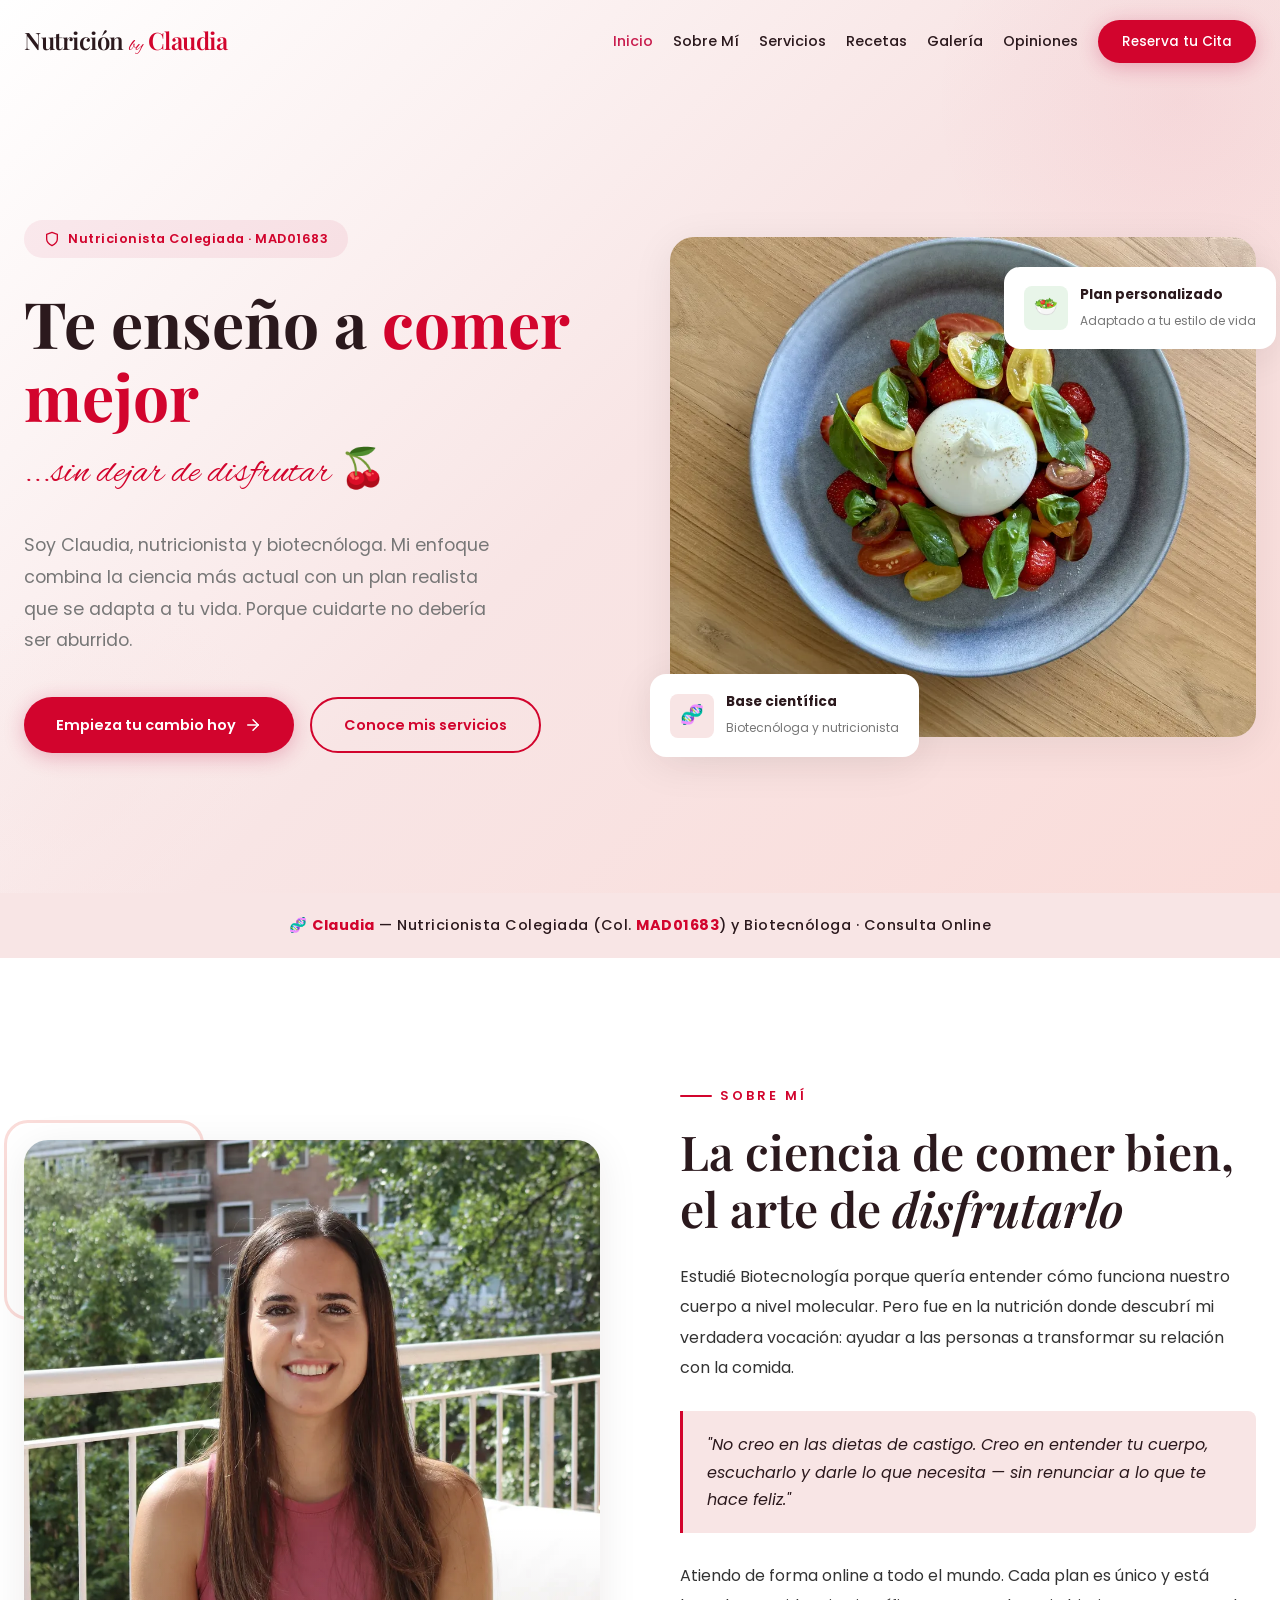
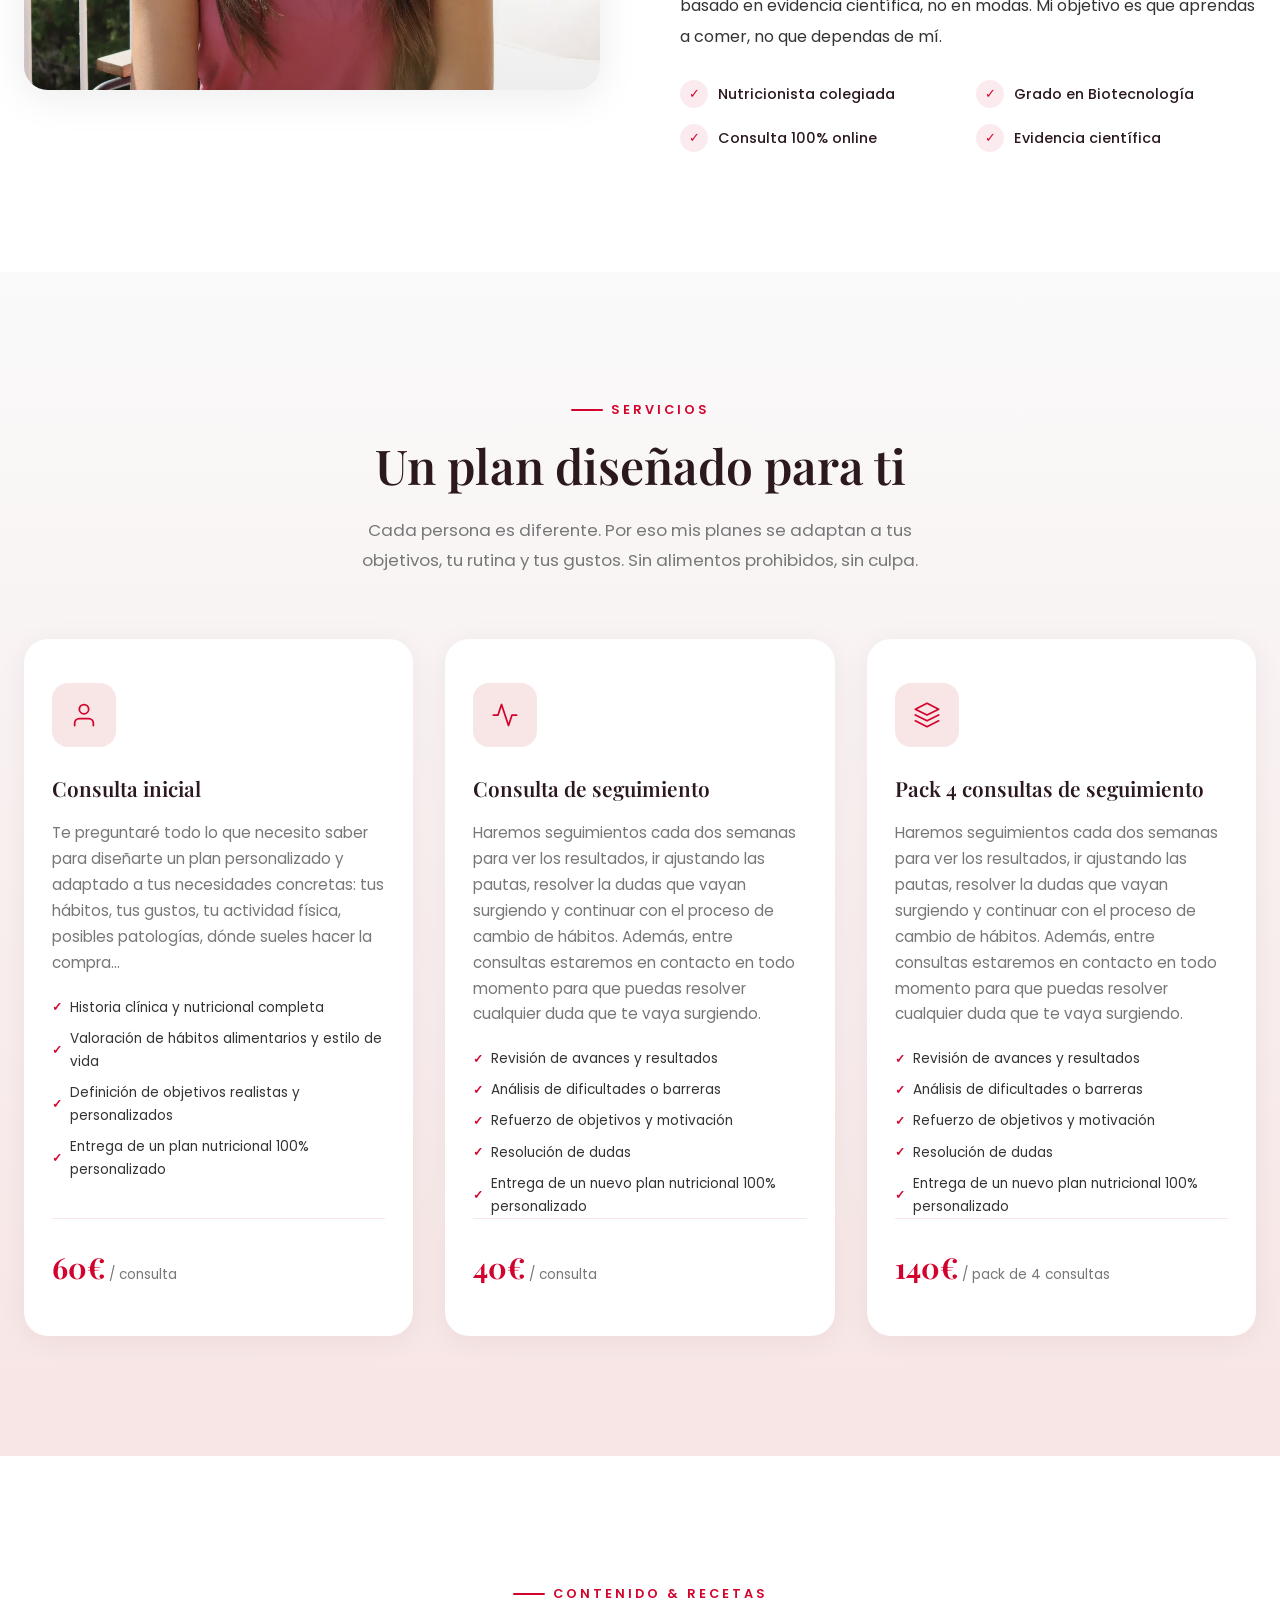
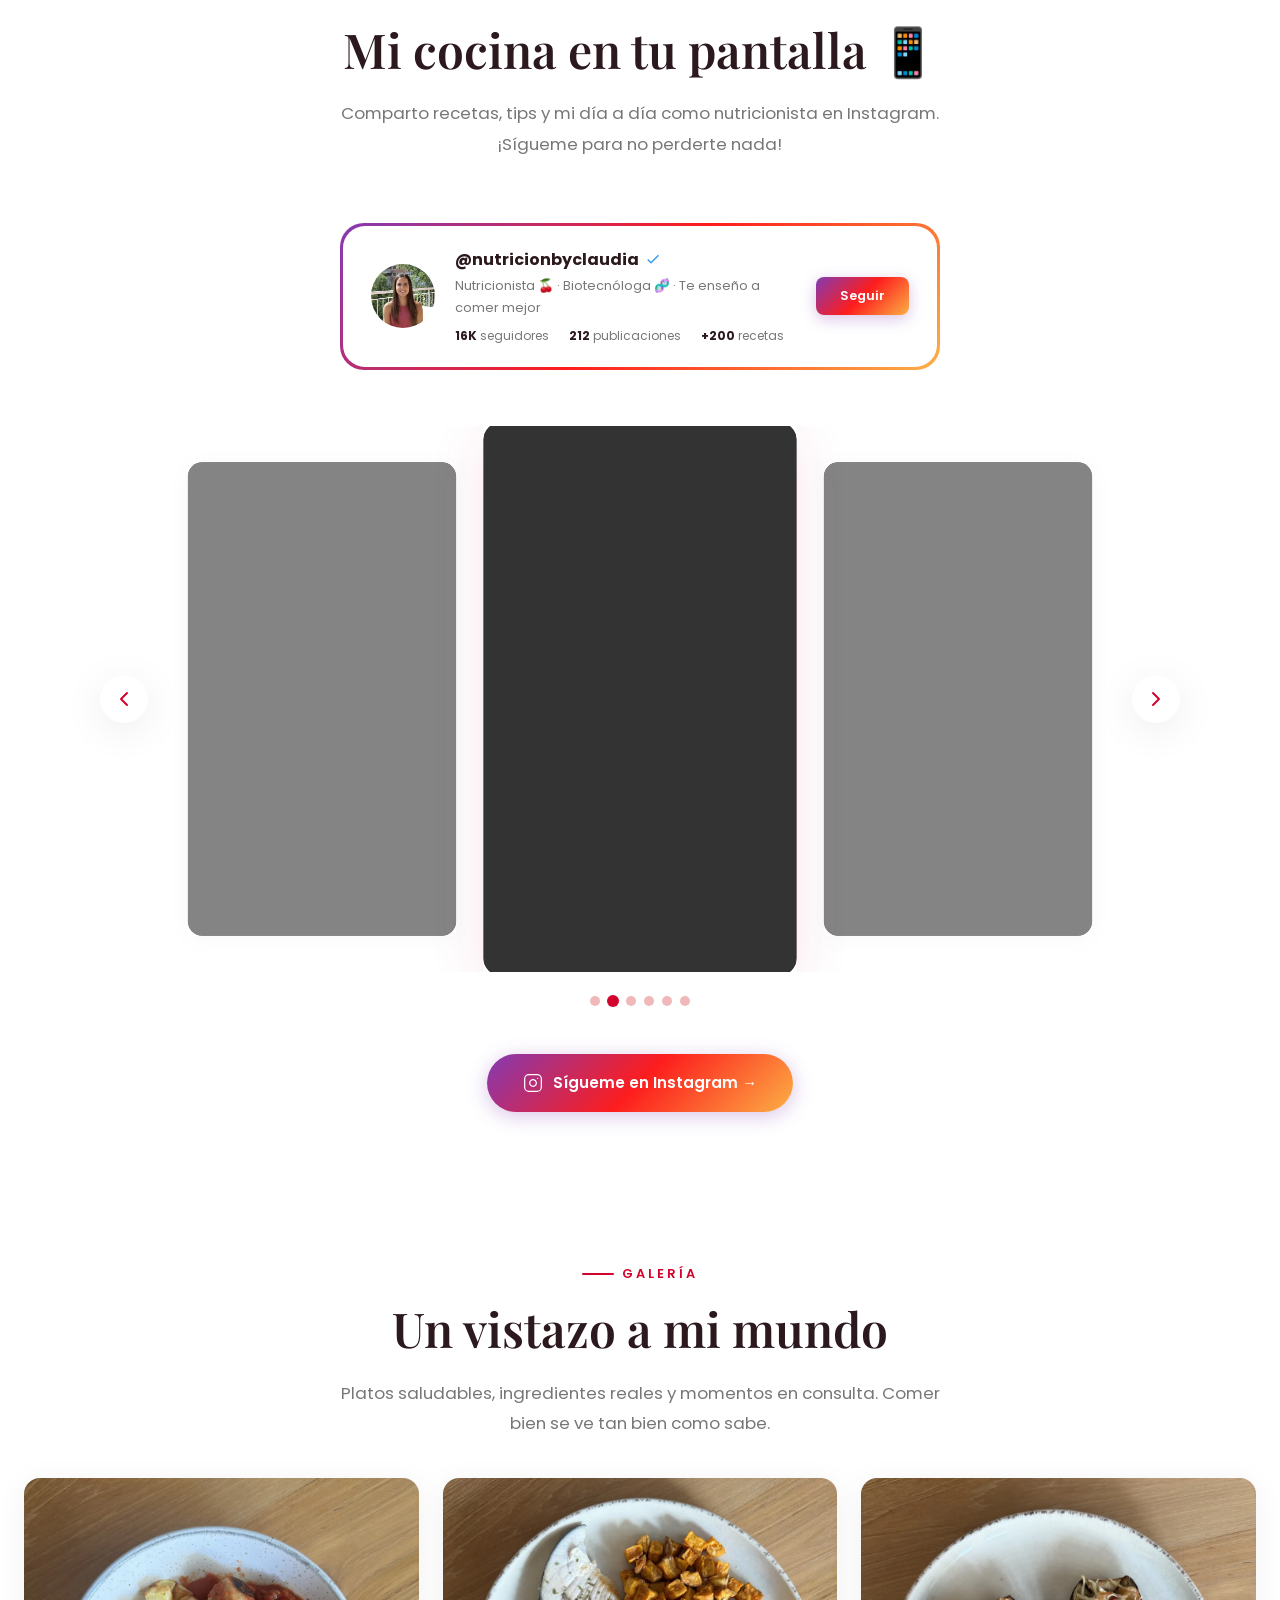
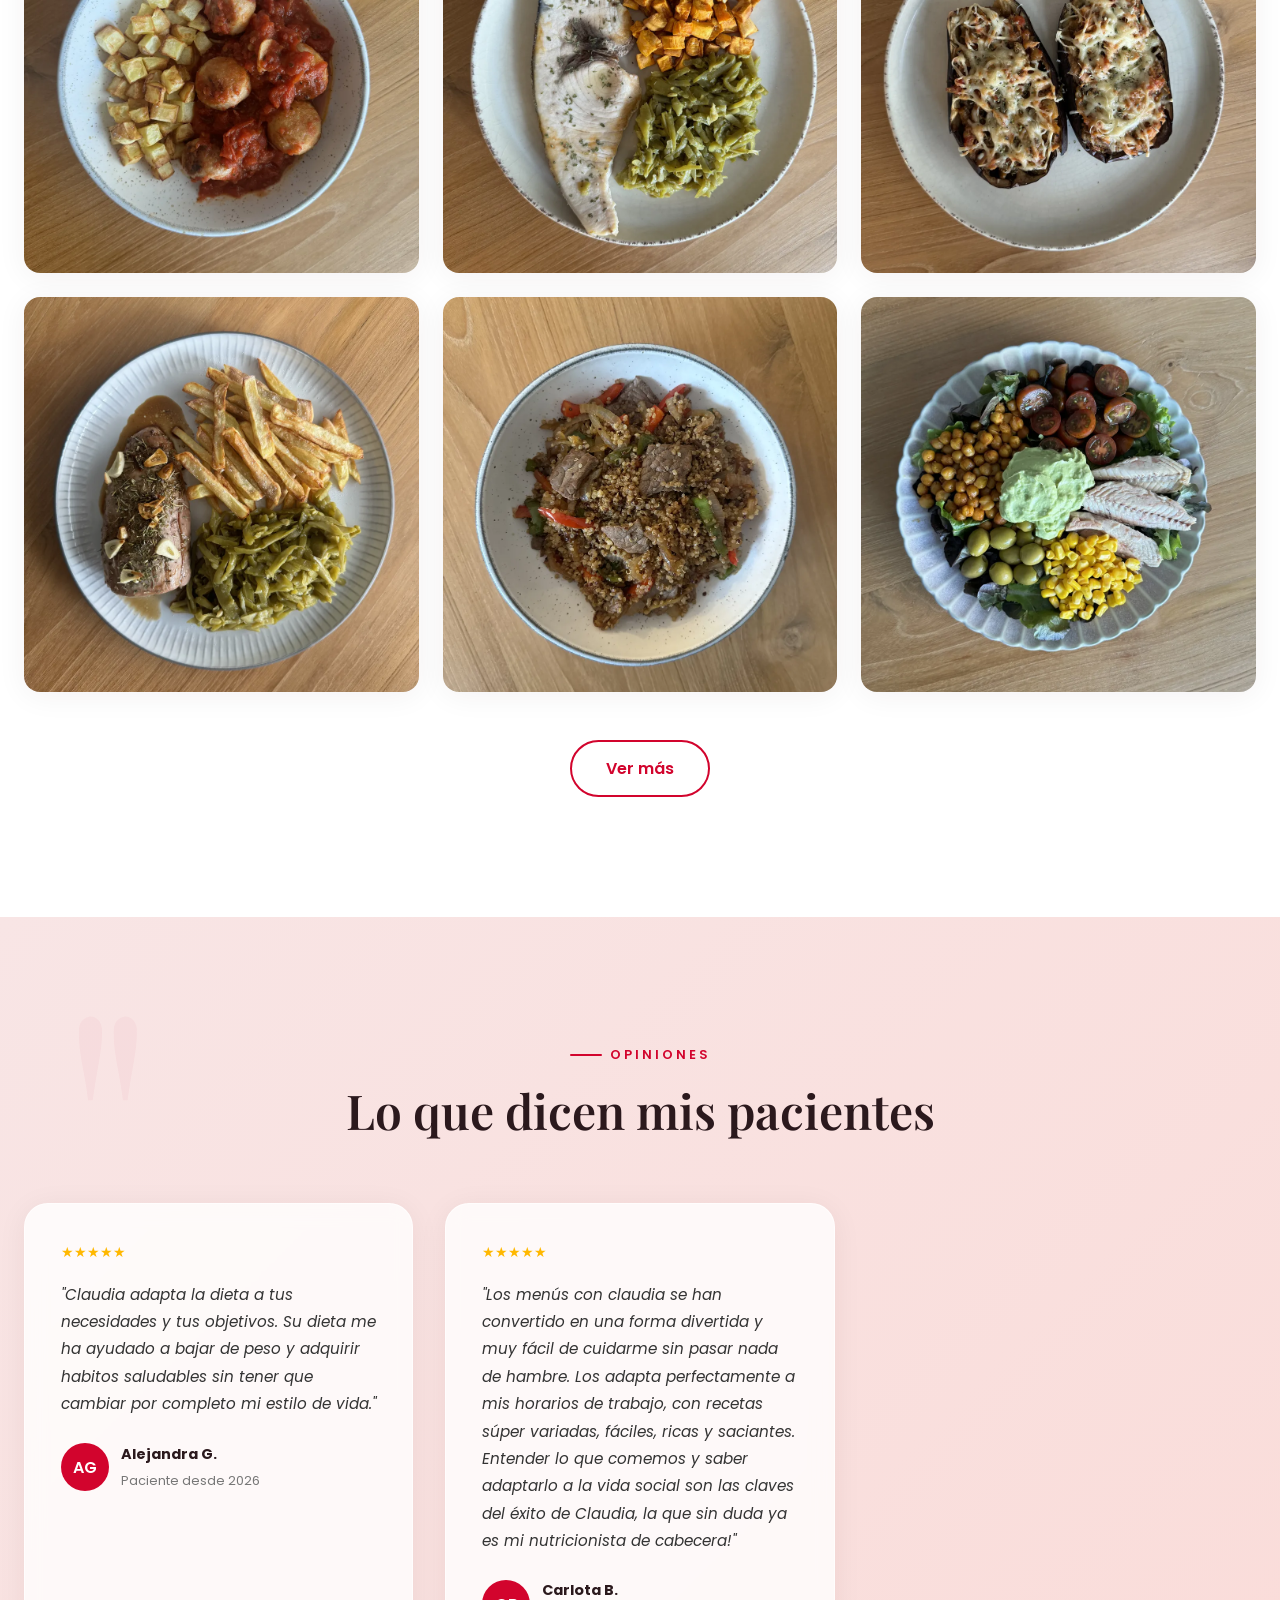
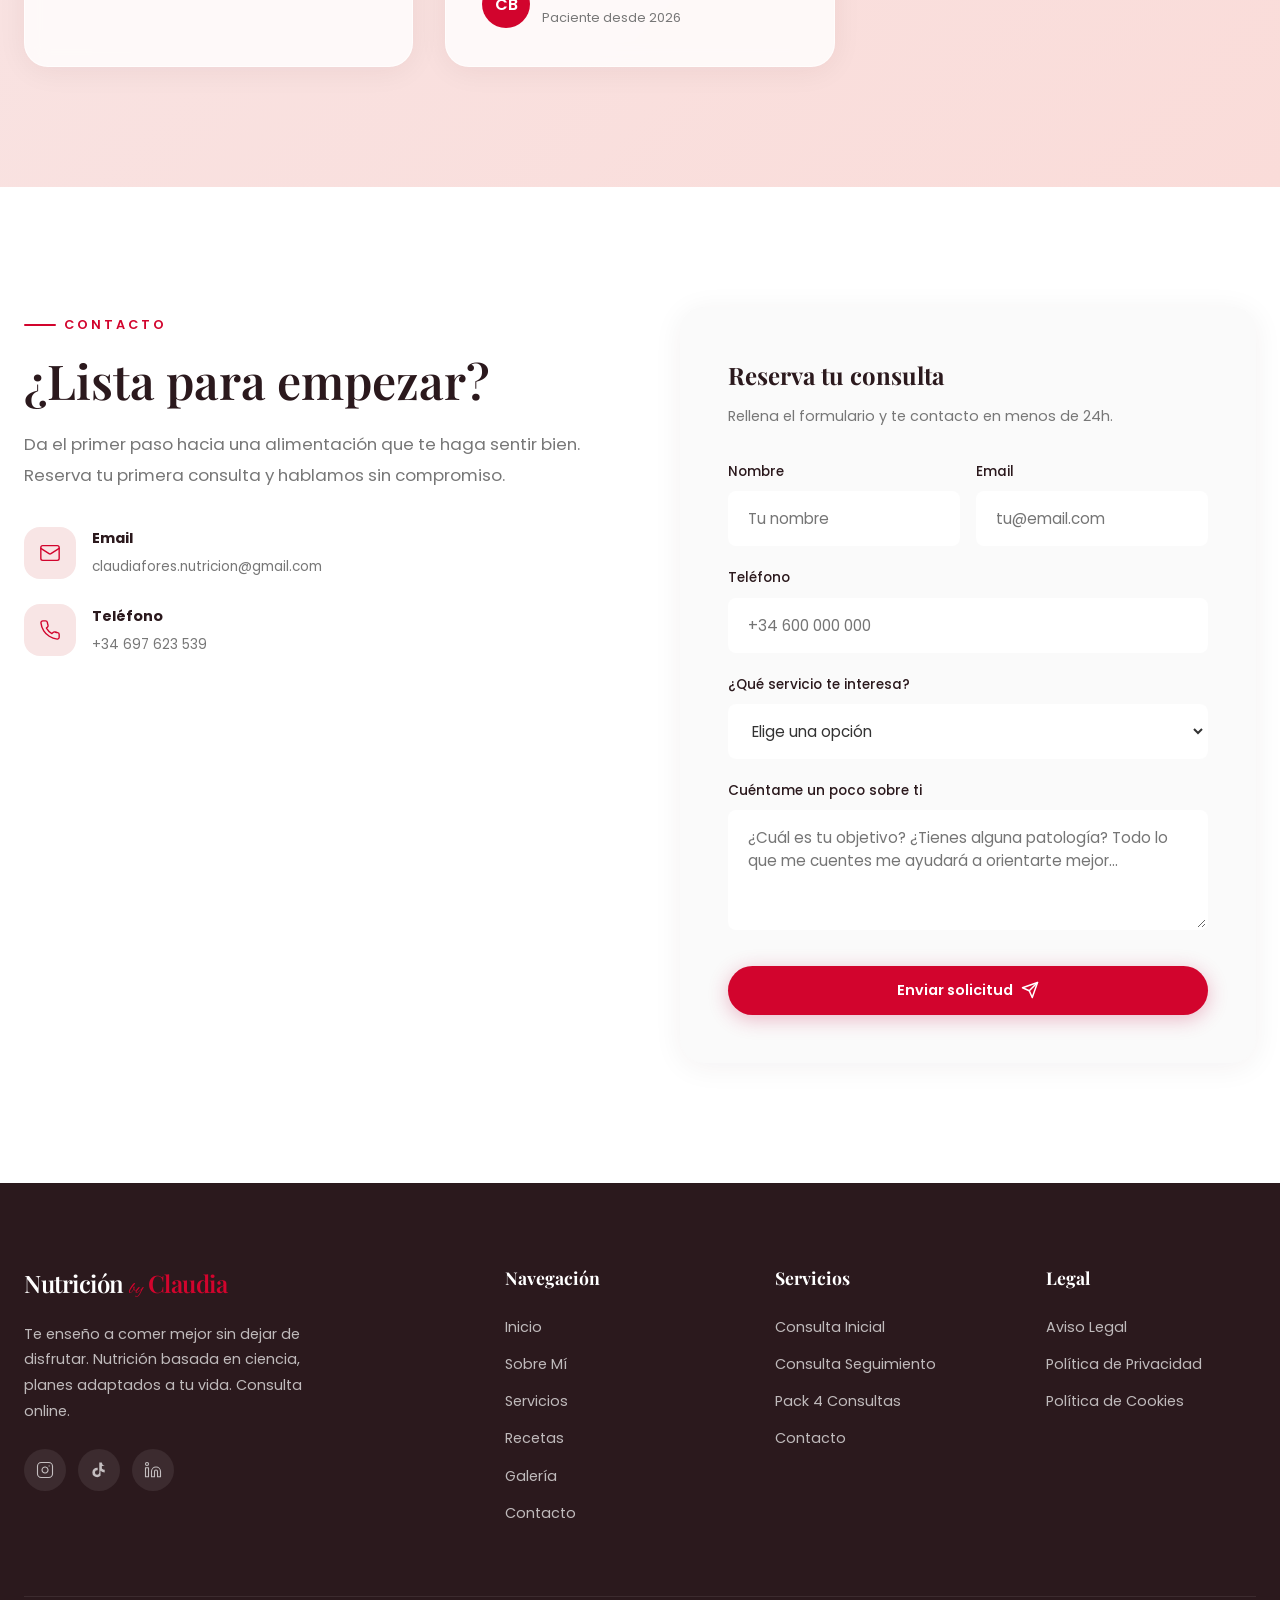
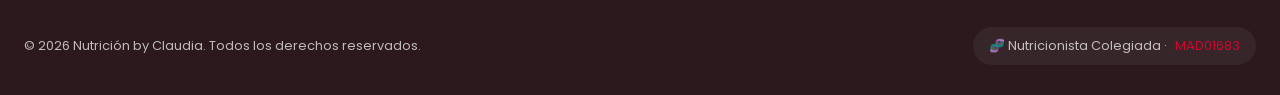
==== commit 8c635be3: "Restore IG profile card on mobile and update recipe count to +200" ====
--- a/index.html
+++ b/index.html
@@ -264,7 +264,7 @@
             <div class="ig-stats-row">
               <span><strong>16K</strong> seguidores</span>
               <span><strong>212</strong> publicaciones</span>
-              <span><strong>500+</strong> recetas</span>
+              <span><strong>+200</strong> recetas</span>
             </div>
           </div>
           <a href="https://www.instagram.com/nutricionbyclaudia" target="_blank" rel="noopener" class="ig-follow-btn"
--- a/styles.css
+++ b/styles.css
@@ -1730,6 +1730,11 @@
     --section-pad: 80px;
   }
 
+  .hero {
+    padding-top: 120px;
+    padding-bottom: 60px;
+  }
+
   .hero .container {
     grid-template-columns: 1fr;
     text-align: center;
@@ -1737,11 +1742,11 @@
   }
 
   .hero-content {
-    padding: 100px 0 0;
+    padding: 20px 0 0;
   }
 
   .hero-description {
-    margin: 0 auto 40px;
+    margin: 0 auto 20px;
   }
 
   .hero-buttons {
@@ -1852,6 +1857,11 @@
   }
 
   /* --- Mobile Hero --- */
+  .hero {
+    padding-top: 100px;
+    padding-bottom: 40px;
+  }
+
   .hero-title {
     font-size: clamp(1.8rem, 7vw, 2.6rem);
   }
@@ -1883,8 +1893,8 @@
     display: none;
   }
 
-  .hero-image-wrapper img {
-    height: 320px;
+  .hero-visual {
+    display: none;
   }
 
   .hero-badge {
@@ -1930,6 +1940,7 @@
   }
 
   /* --- Mobile Services & Gallery --- */
+
   .gallery-grid,
   .services-grid,
   .testimonials-grid {
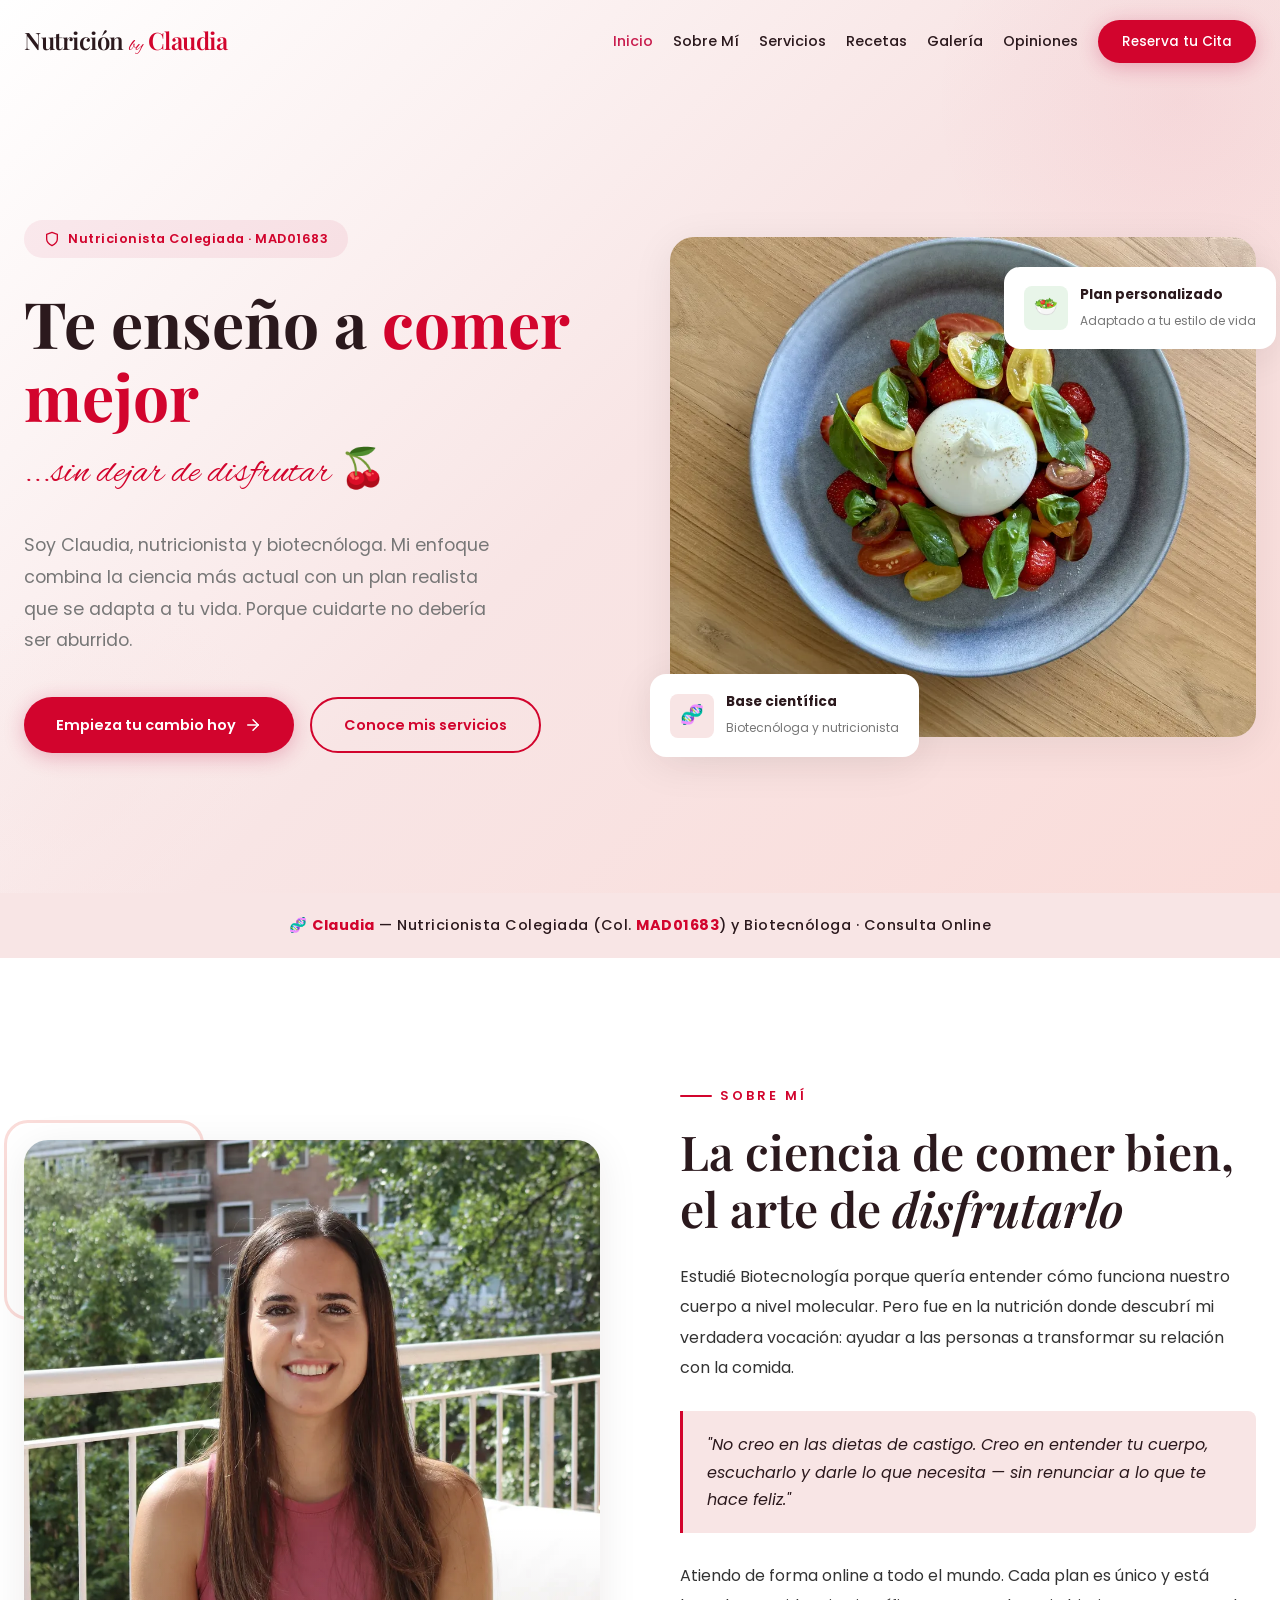
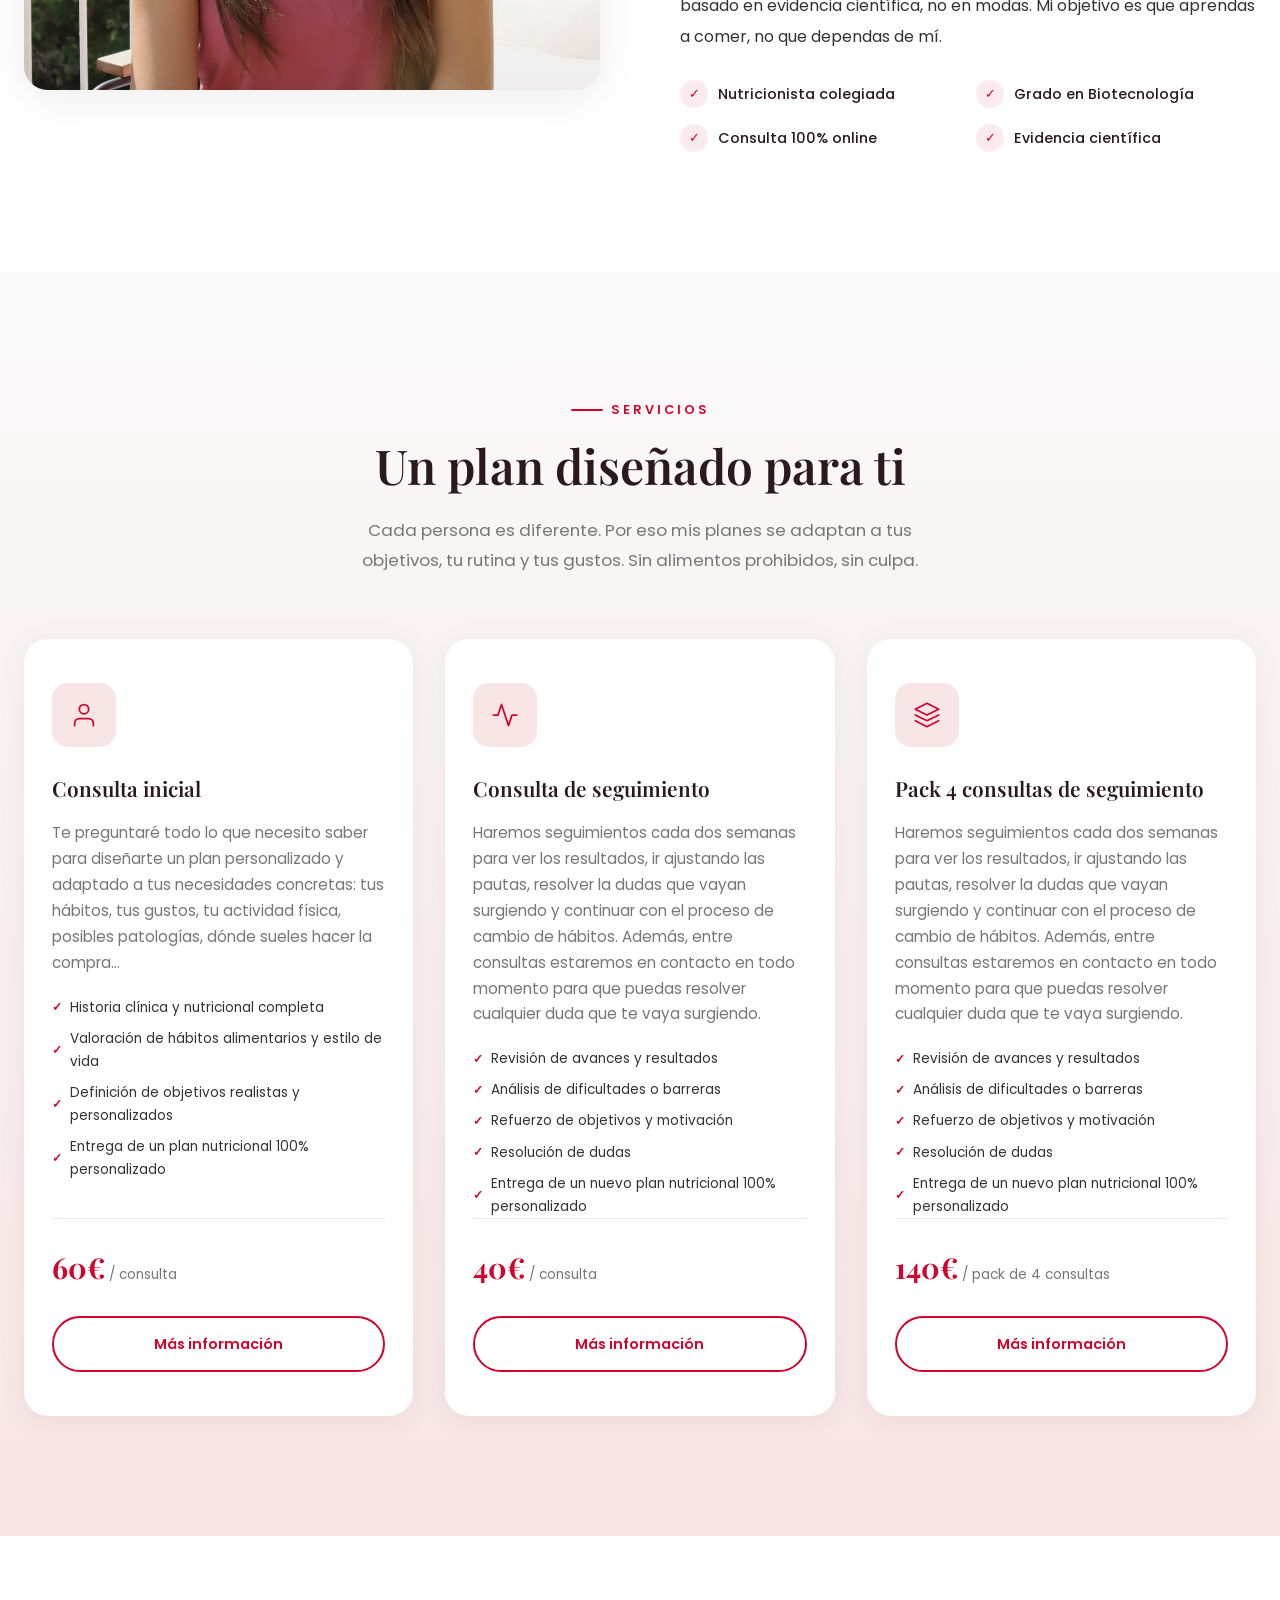
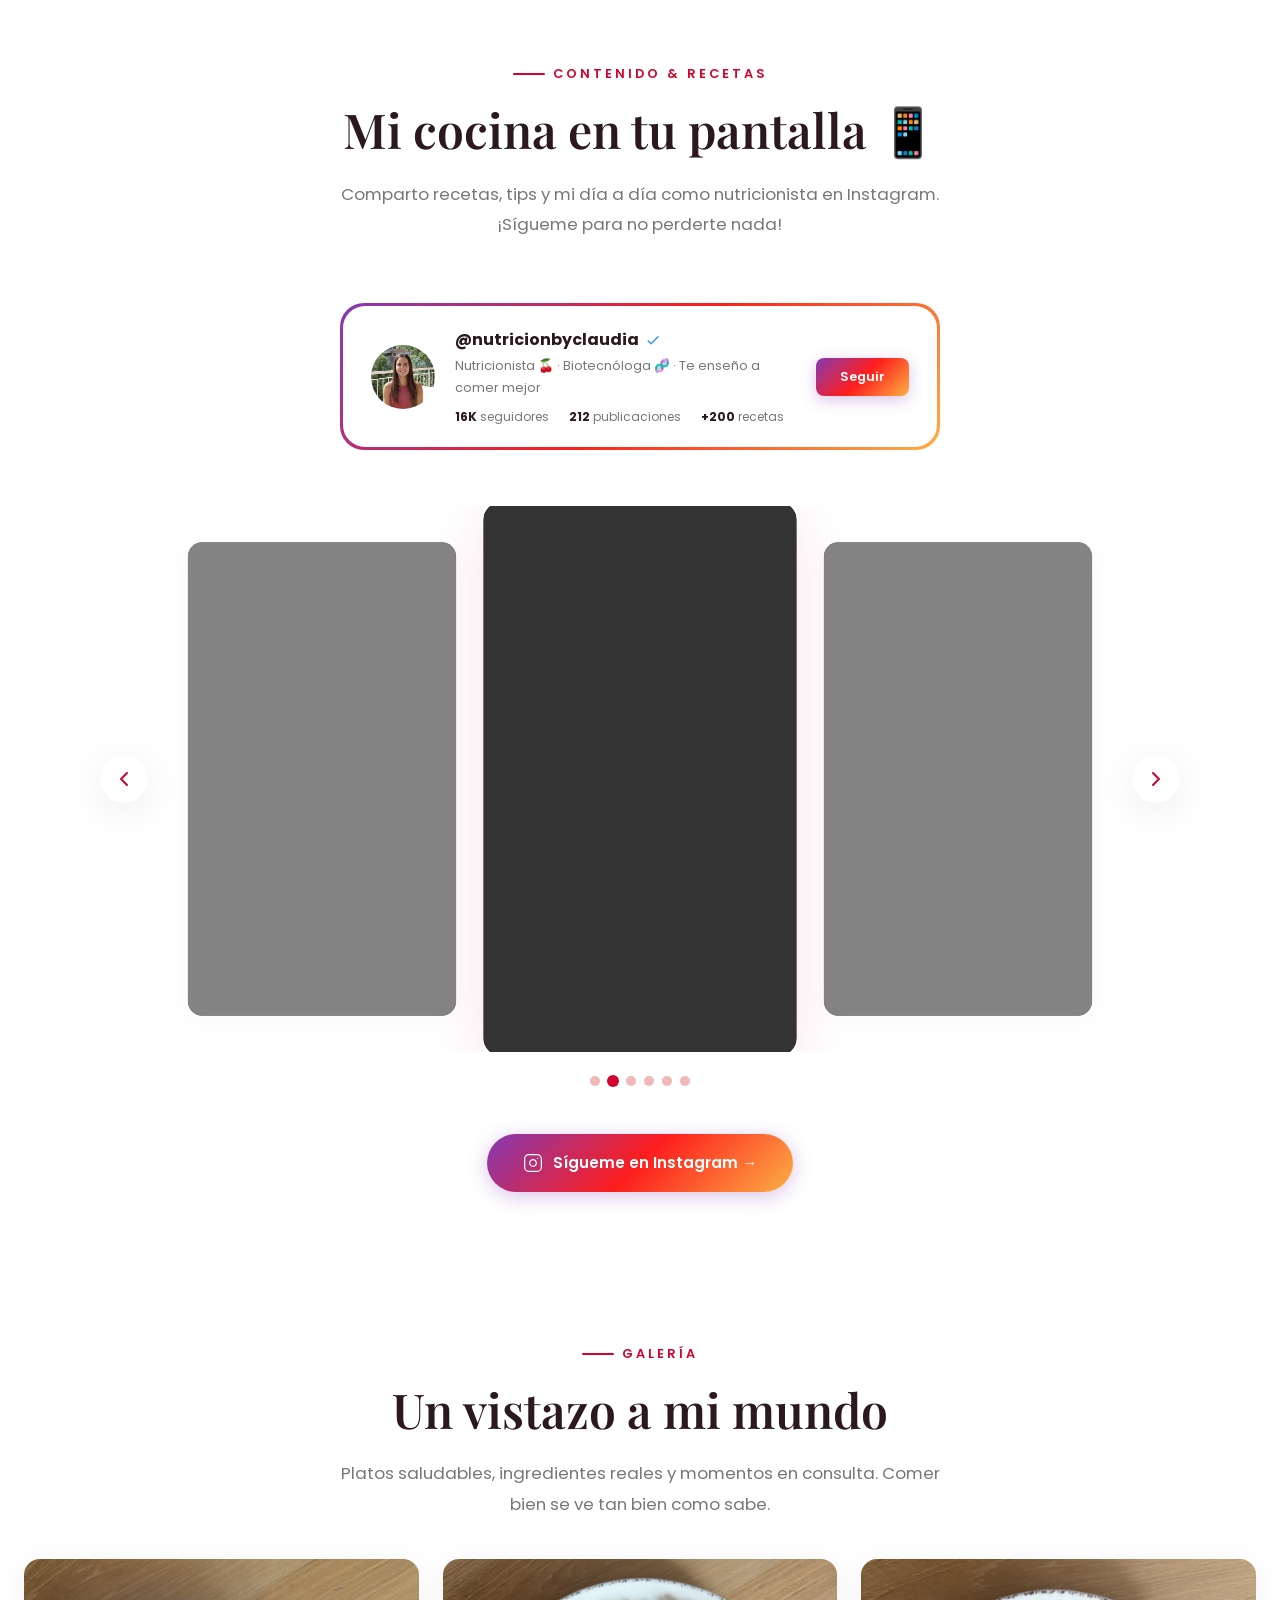
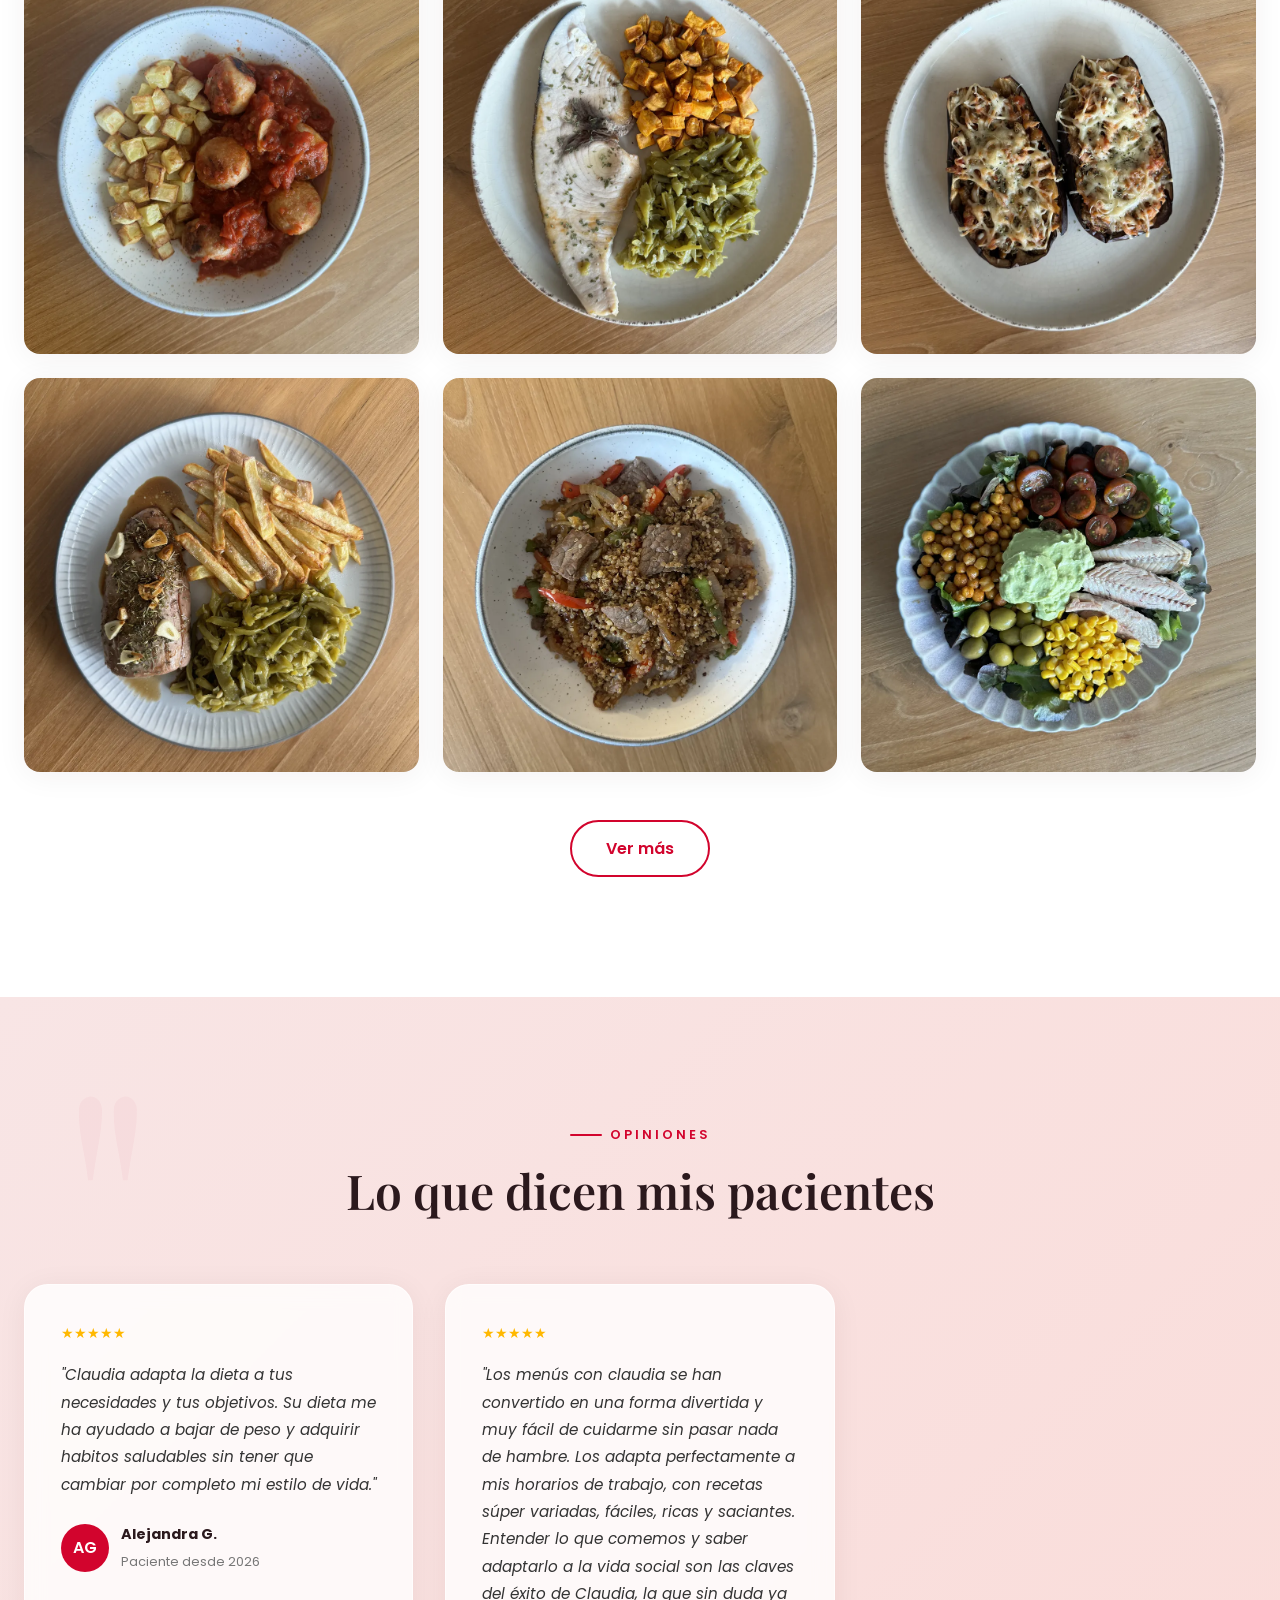
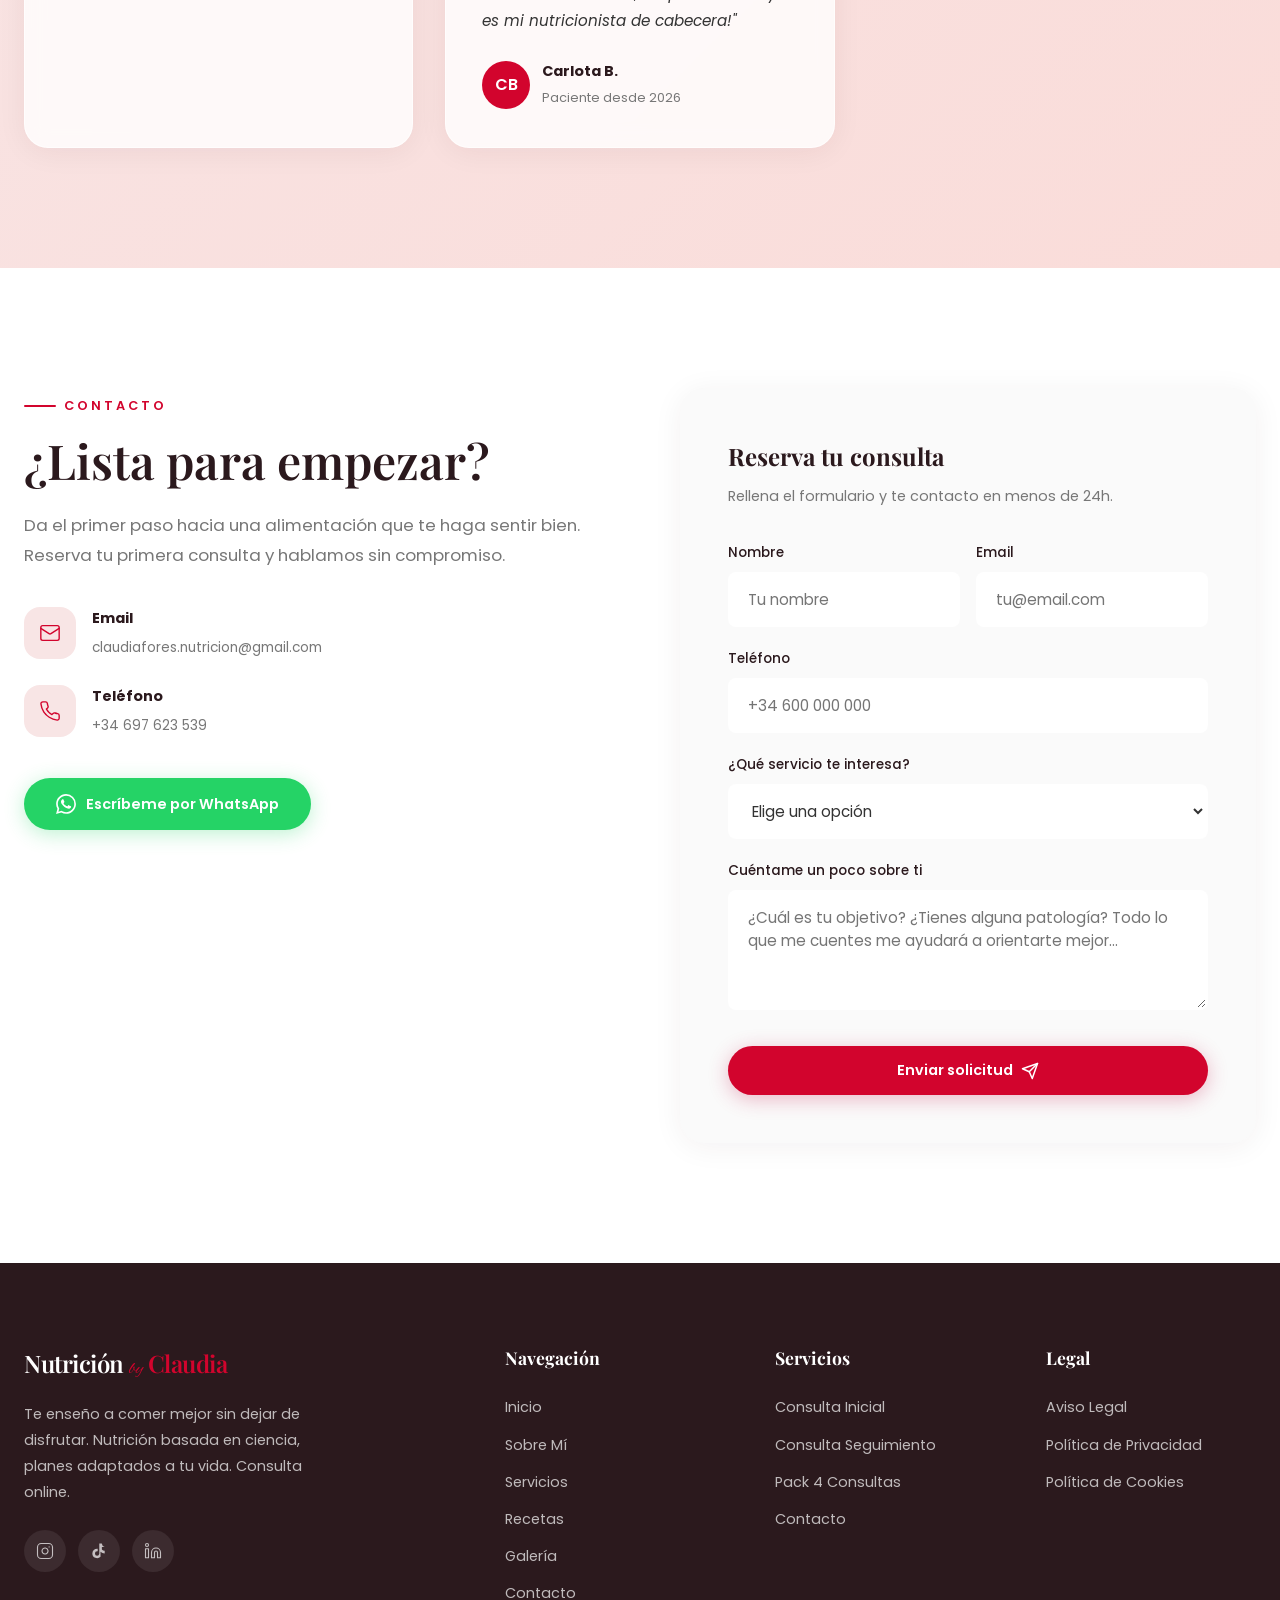
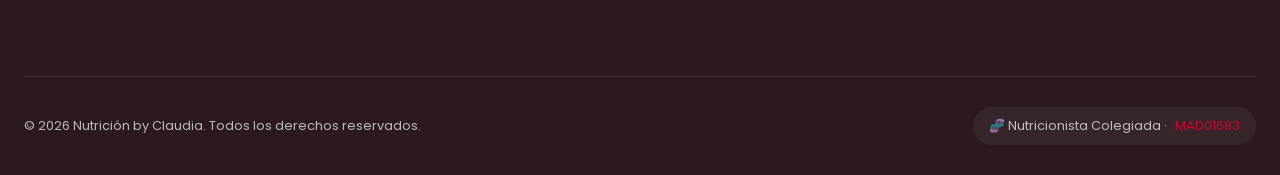
==== commit 7ec96aea: "feat: add individual service pages and spanish legal compliance pages" ====
--- a/index.html
+++ b/index.html
@@ -182,6 +182,8 @@
             <span class="amount">60€</span>
             <span class="period">/ consulta</span>
           </div>
+          <a href="consulta-inicial.html" class="btn btn-outline"
+            style="margin-top: 1.5rem; display: block; text-align: center;">Más información</a>
         </div>
         <!-- Service 2 -->
         <div class="service-card reveal reveal-delay-1">
@@ -207,6 +209,8 @@
             <span class="amount">40€</span>
             <span class="period">/ consulta</span>
           </div>
+          <a href="consulta-seguimiento.html" class="btn btn-outline"
+            style="margin-top: 1.5rem; display: block; text-align: center;">Más información</a>
         </div>
         <!-- Service 3 -->
         <div class="service-card reveal reveal-delay-2">
@@ -234,6 +238,8 @@
             <span class="amount">140€</span>
             <span class="period">/ pack de 4 consultas</span>
           </div>
+          <a href="pack-4-consultas.html" class="btn btn-outline"
+            style="margin-top: 1.5rem; display: block; text-align: center;">Más información</a>
         </div>
       </div>
     </div>
@@ -286,8 +292,8 @@
             <!-- Video 1 -->
             <li class="reel-slide">
               <div class="ig-embed-card">
-                <video class="ig-video-player" controls preload="metadata" playsinline width="340" height="600">
-                  <source src="videos/video1.mp4" type="video/mp4">
+                <video class="ig-video-player" controls preload="metadata" playsinline>
+                  <source src="videos/video1.mp4#t=0.001" type="video/mp4">
                   Tu navegador no soporta la reproducción de video.
                 </video>
               </div>
@@ -295,8 +301,8 @@
             <!-- Video 2 -->
             <li class="reel-slide">
               <div class="ig-embed-card">
-                <video class="ig-video-player" controls preload="metadata" playsinline width="340" height="600">
-                  <source src="videos/video2.mp4" type="video/mp4">
+                <video class="ig-video-player" controls preload="metadata" playsinline>
+                  <source src="videos/video2.mp4#t=0.001" type="video/mp4">
                   Tu navegador no soporta la reproducción de video.
                 </video>
               </div>
@@ -304,8 +310,8 @@
             <!-- Video 3 -->
             <li class="reel-slide">
               <div class="ig-embed-card">
-                <video class="ig-video-player" controls preload="metadata" playsinline width="340" height="600">
-                  <source src="videos/video3.mp4" type="video/mp4">
+                <video class="ig-video-player" controls preload="metadata" playsinline>
+                  <source src="videos/video3.mp4#t=0.001" type="video/mp4">
                   Tu navegador no soporta la reproducción de video.
                 </video>
               </div>
@@ -313,8 +319,8 @@
             <!-- Video 4 -->
             <li class="reel-slide">
               <div class="ig-embed-card">
-                <video class="ig-video-player" controls preload="metadata" playsinline width="340" height="600">
-                  <source src="videos/video4.mp4" type="video/mp4">
+                <video class="ig-video-player" controls preload="metadata" playsinline>
+                  <source src="videos/video4.mp4#t=0.001" type="video/mp4">
                   Tu navegador no soporta la reproducción de video.
                 </video>
               </div>
@@ -322,8 +328,8 @@
             <!-- Video 5 -->
             <li class="reel-slide">
               <div class="ig-embed-card">
-                <video class="ig-video-player" controls preload="metadata" playsinline width="340" height="600">
-                  <source src="videos/video5.mp4" type="video/mp4">
+                <video class="ig-video-player" controls preload="metadata" playsinline>
+                  <source src="videos/video5.mp4#t=0.001" type="video/mp4">
                   Tu navegador no soporta la reproducción de video.
                 </video>
               </div>
@@ -331,8 +337,8 @@
             <!-- Video 6 -->
             <li class="reel-slide">
               <div class="ig-embed-card">
-                <video class="ig-video-player" controls preload="metadata" playsinline width="340" height="600">
-                  <source src="videos/video6.mp4" type="video/mp4">
+                <video class="ig-video-player" controls preload="metadata" playsinline>
+                  <source src="videos/video6.mp4#t=0.001" type="video/mp4">
                   Tu navegador no soporta la reproducción de video.
                 </video>
               </div>
@@ -714,15 +720,32 @@
   <script>
     document.addEventListener('DOMContentLoaded', () => {
       const loadMoreBtn = document.getElementById('loadMoreGalleryBtn');
+      const allItems = document.querySelectorAll('.g-item');
+      const isMobile = window.innerWidth <= 768;
+      const itemsToLoad = isMobile ? 4 : 6;
+
+      // On mobile, hide initial items beyond the first 4
+      if (isMobile) {
+        let initialVisible = 0;
+        allItems.forEach(item => {
+          if (!item.style.display || item.style.display !== 'none') {
+            initialVisible++;
+            if (initialVisible > 4) {
+              item.style.display = 'none';
+            }
+          }
+        });
+      }
+
       const hiddenItems = document.querySelectorAll('.g-item[style*="display: none"]');
 
       if (loadMoreBtn && hiddenItems.length > 0) {
         loadMoreBtn.addEventListener('click', () => {
-          // Show 6 more items
+          // Show items based on screen size
           let shownCount = 0;
           const currentHidden = document.querySelectorAll('.g-item[style*="display: none"]');
           currentHidden.forEach(item => {
-            if (shownCount < 6) {
+            if (shownCount < itemsToLoad) {
               item.style.display = 'block';
               shownCount++;
             }
@@ -928,18 +951,18 @@
         <div class="footer-column">
           <h4>Servicios</h4>
           <ul>
-            <li><a href="#servicios">Consulta Inicial</a></li>
-            <li><a href="#servicios">Consulta Seguimiento</a></li>
-            <li><a href="#servicios">Pack 4 Consultas</a></li>
+            <li><a href="consulta-inicial.html">Consulta Inicial</a></li>
+            <li><a href="consulta-seguimiento.html">Consulta Seguimiento</a></li>
+            <li><a href="pack-4-consultas.html">Pack 4 Consultas</a></li>
             <li><a href="#contacto">Contacto</a></li>
           </ul>
         </div>
         <div class="footer-column">
           <h4>Legal</h4>
           <ul>
-            <li><a href="#">Aviso Legal</a></li>
-            <li><a href="#">Política de Privacidad</a></li>
-            <li><a href="#">Política de Cookies</a></li>
+            <li><a href="aviso-legal.html">Aviso Legal</a></li>
+            <li><a href="politica-privacidad.html">Política de Privacidad</a></li>
+            <li><a href="politica-cookies.html">Política de Cookies</a></li>
           </ul>
         </div>
       </div>
--- a/styles.css
+++ b/styles.css
@@ -1119,6 +1119,7 @@
 @media (max-width: 768px) {
   .reel-slide {
     flex: 0 0 100%;
+    padding: 0 2px;
   }
 }
 
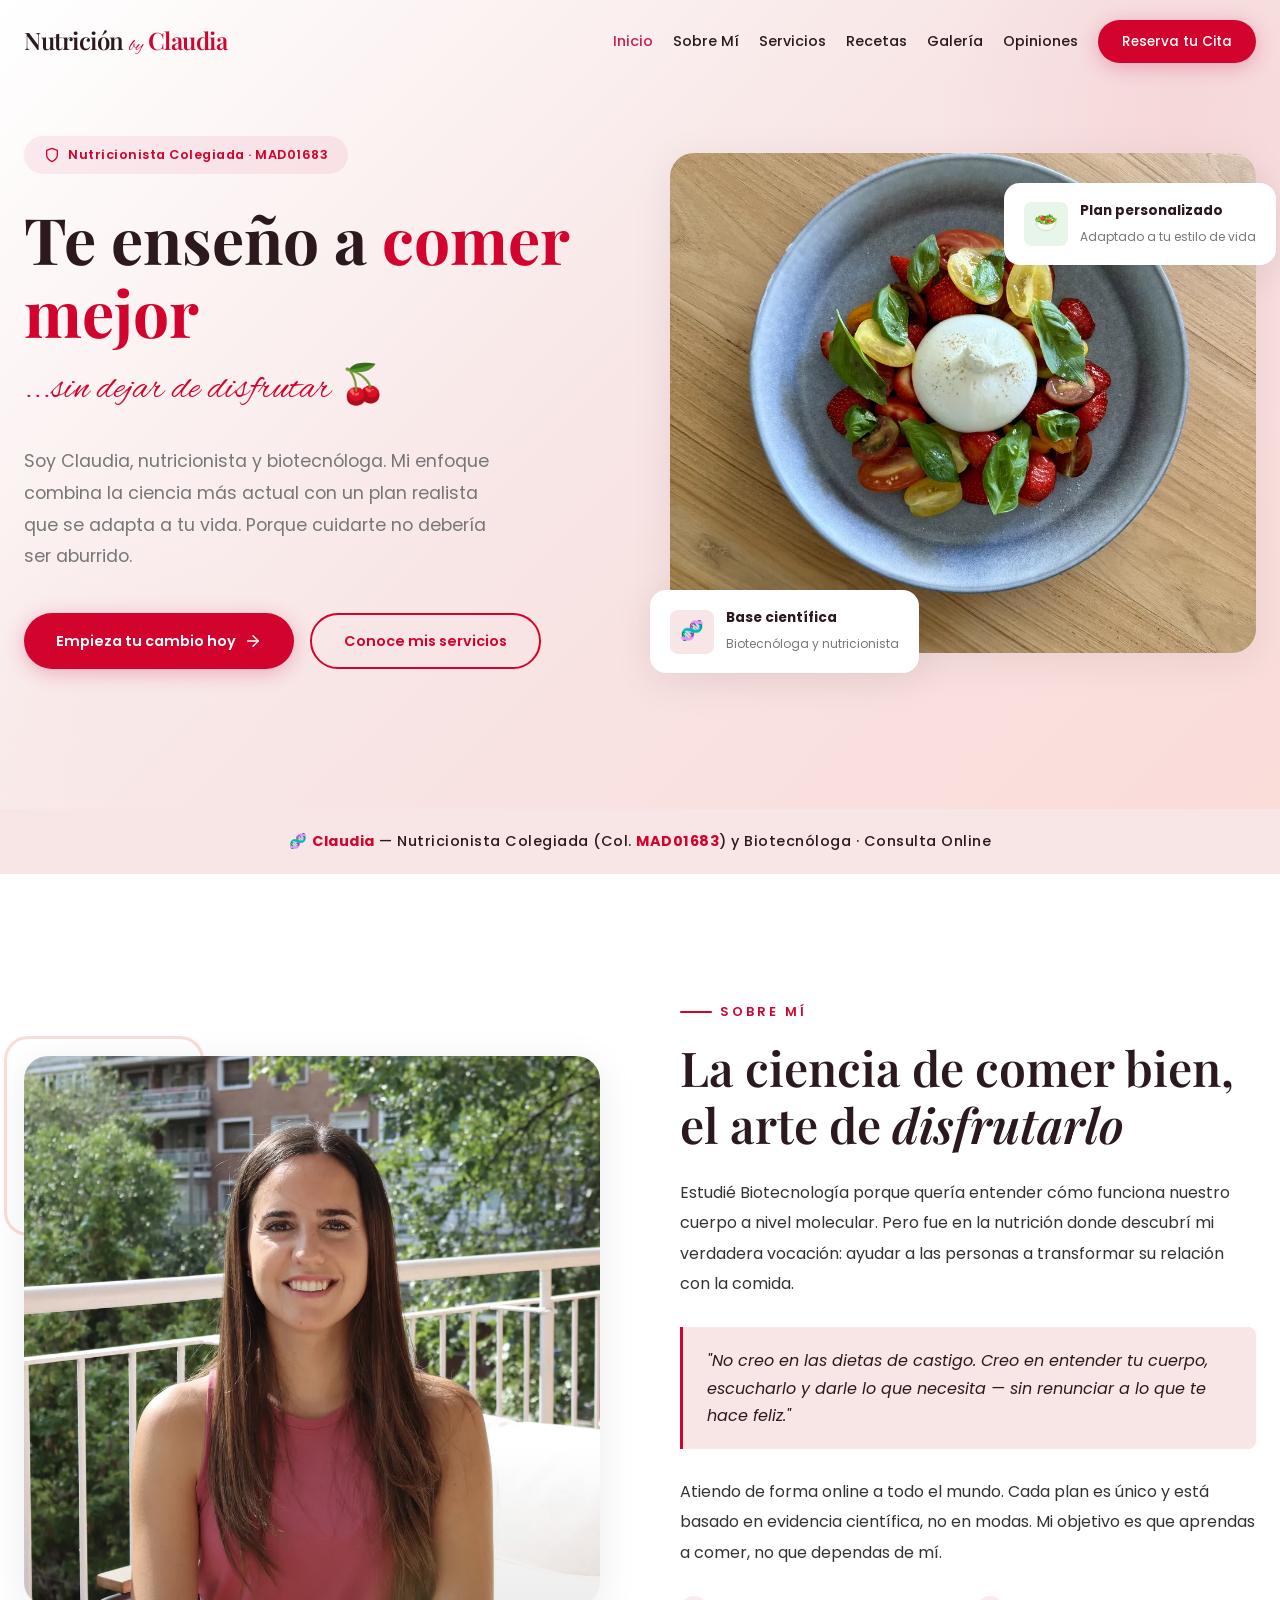
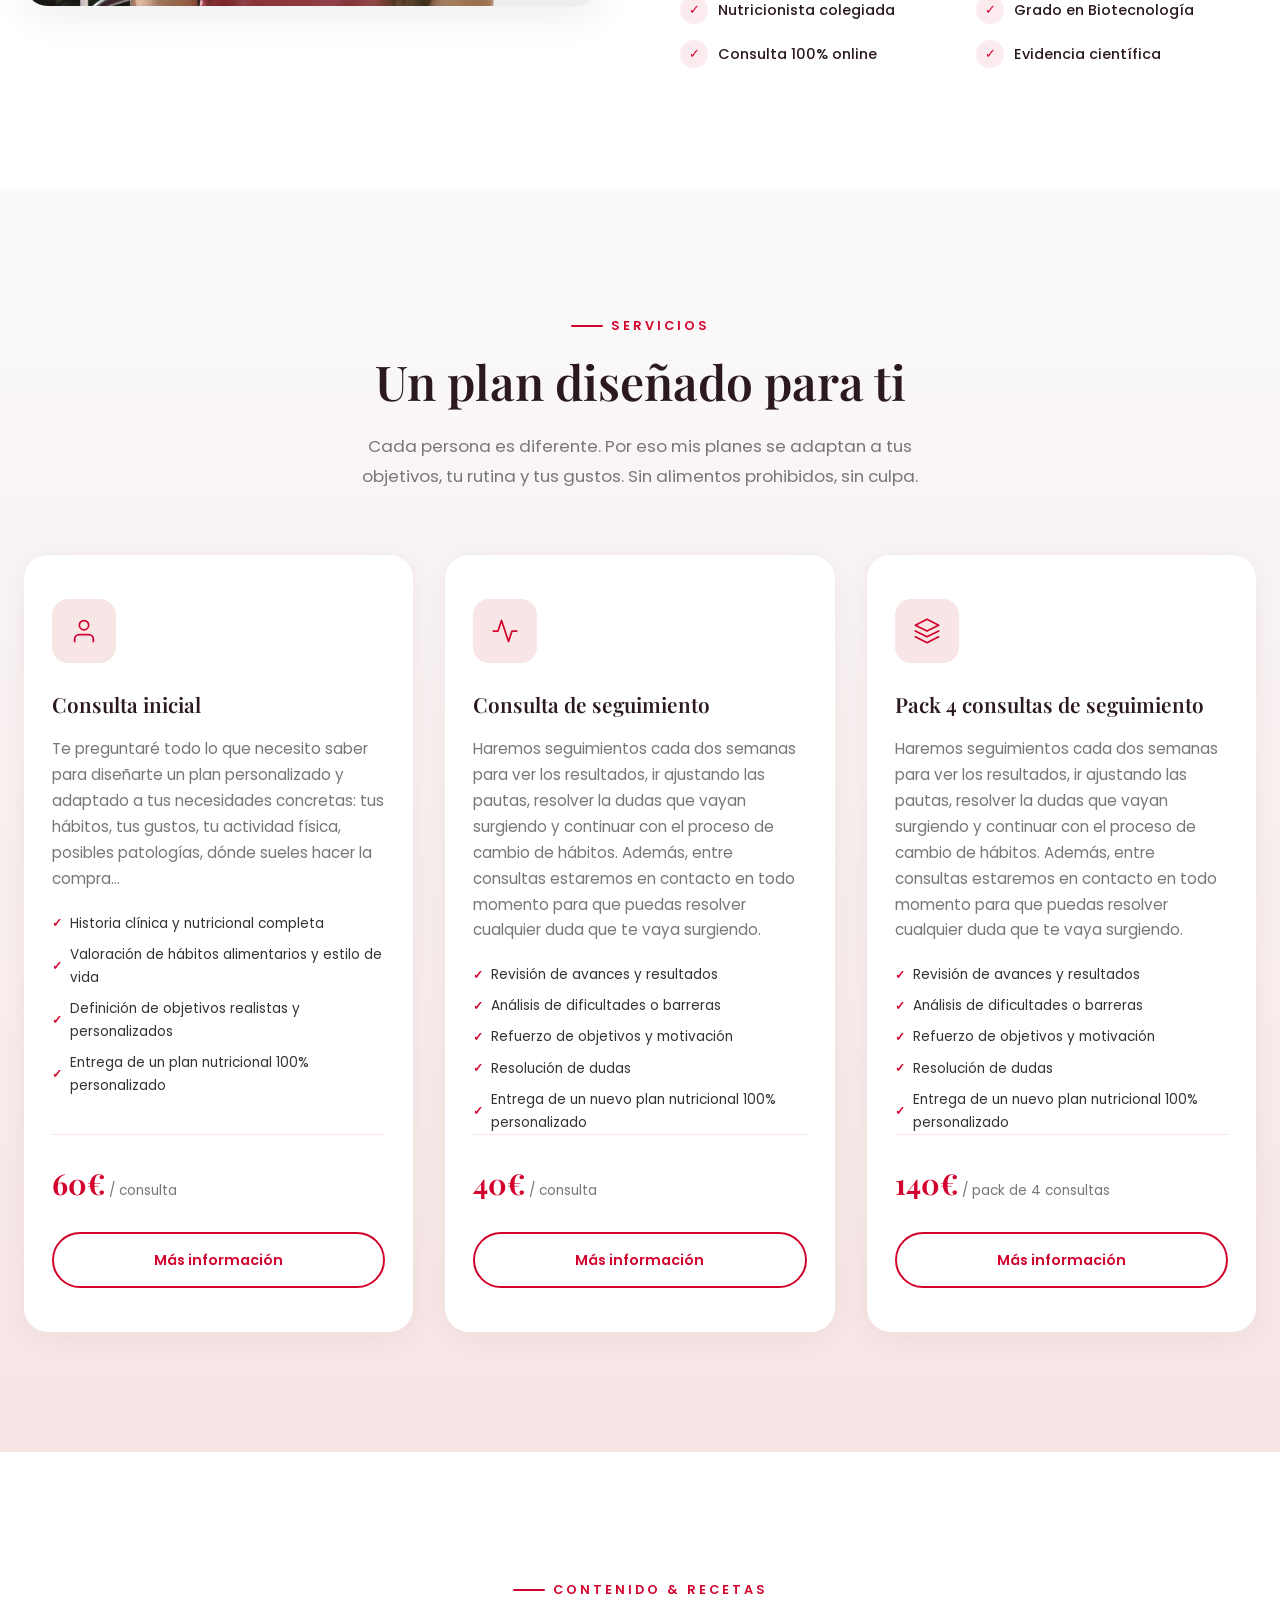
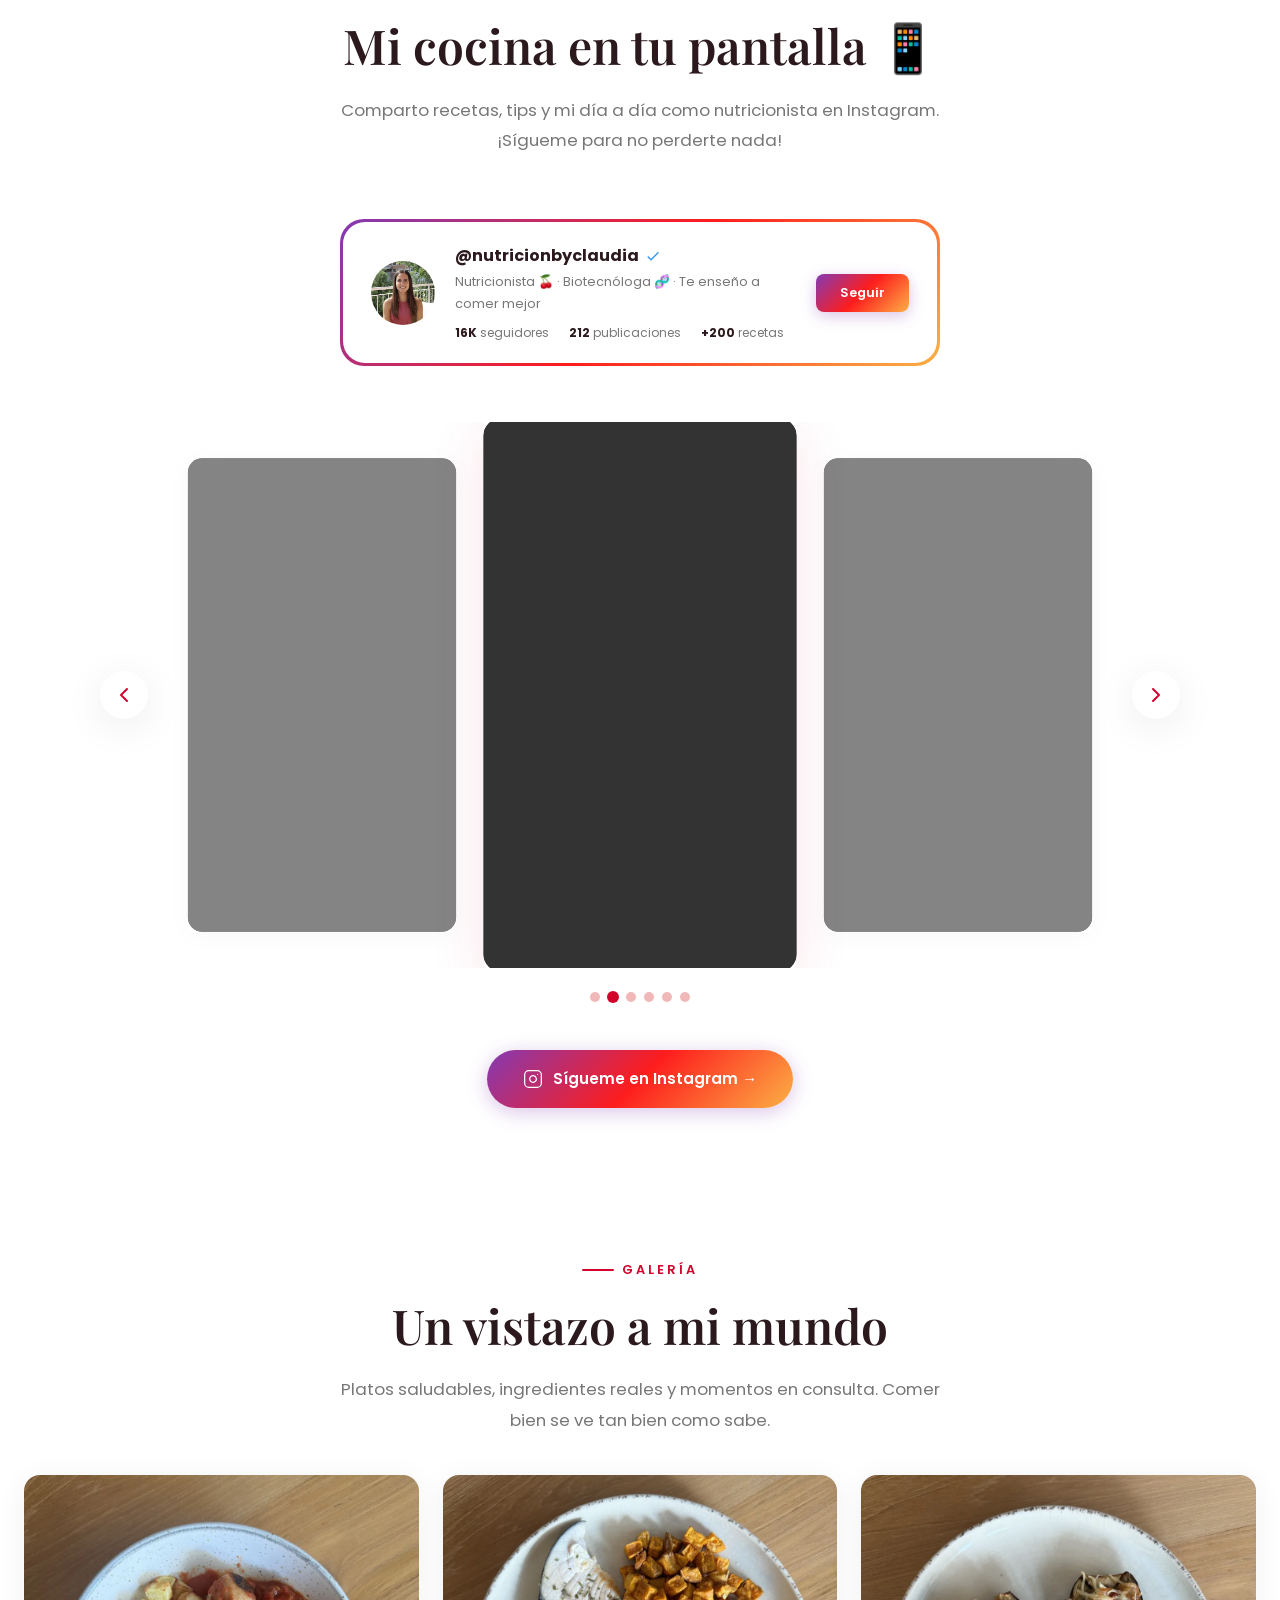
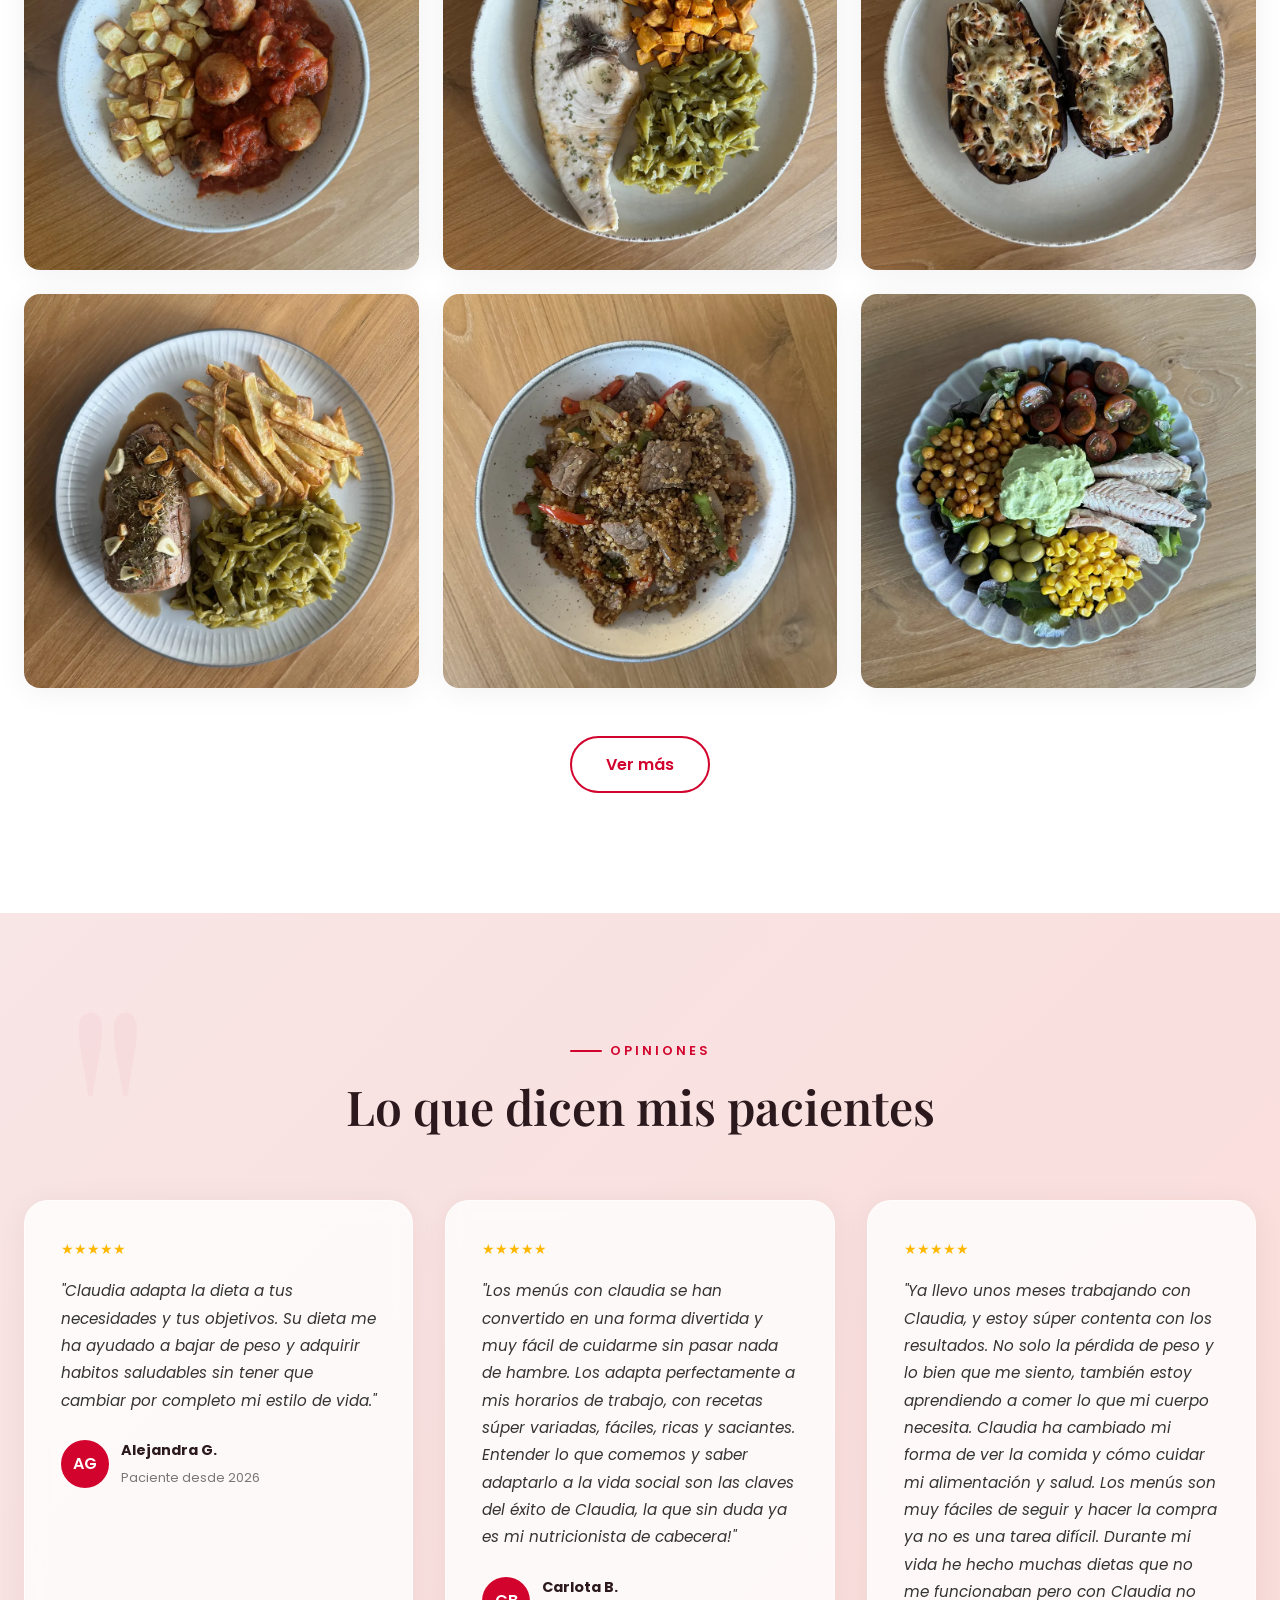
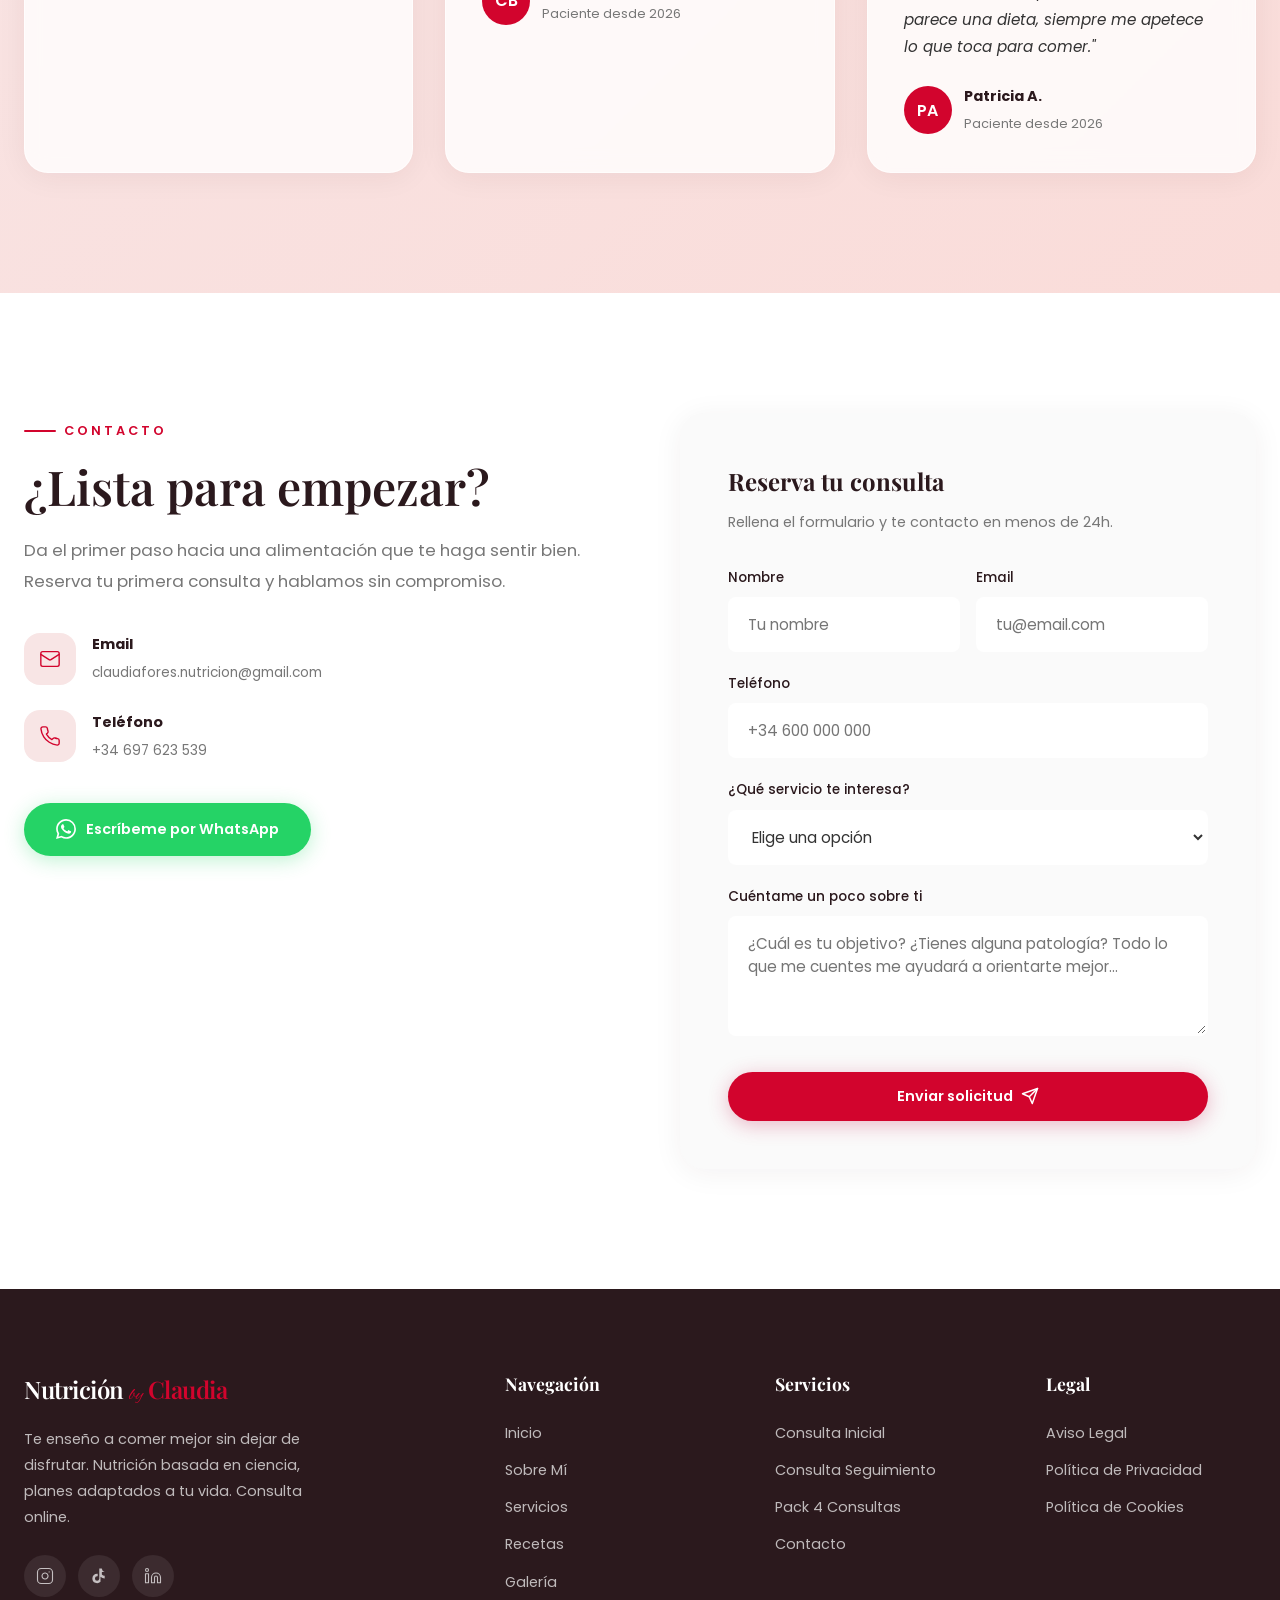
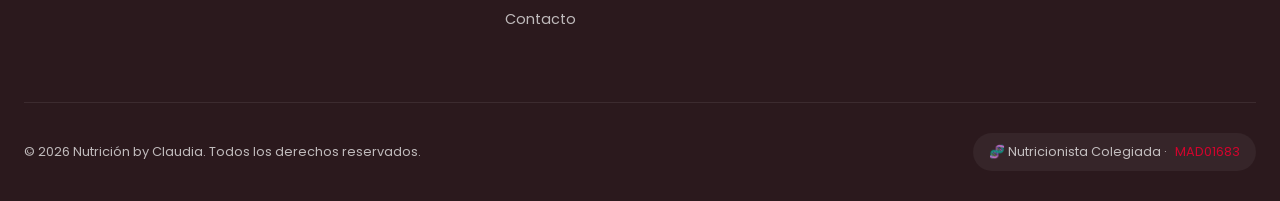
==== commit ac769b53: "SEO, sitemap, robots.txt, guía SEO, ajuste espacio hero, testimonio Patricia Made-with: Cursor" ====
--- a/index.html
+++ b/index.html
@@ -6,9 +6,17 @@
   <meta name="viewport" content="width=device-width, initial-scale=1.0">
   <title>Nutrición by Claudia — Nutricionista y Biotecnóloga en Madrid</title>
   <meta name="description"
-    content="Claudia es nutricionista colegiada (MAD01683) y biotecnóloga en Madrid. Te enseña a comer mejor sin dejar de disfrutar. Consultas presenciales y online.">
+    content="Nutricionista colegiada (MAD01683) y biotecnóloga. Consulta 100% online. Planes personalizados para comer mejor sin dietas estrictas. Reserva tu cita.">
   <meta name="keywords"
-    content="nutricionista Madrid, nutrición online, dietista, biotecnóloga, alimentación saludable, Claudia nutricionista">
+    content="nutricionista Madrid, nutrición online, dietista, biotecnóloga, alimentación saludable, Claudia nutricionista, consulta nutricionista online">
+  <!-- URL canónica y Open Graph para SEO y redes sociales -->
+  <link rel="canonical" href="https://www.nutricionbyclaudia.es/">
+  <meta property="og:type" content="website">
+  <meta property="og:url" content="https://www.nutricionbyclaudia.es/">
+  <meta property="og:title" content="Nutrición by Claudia — Nutricionista y Biotecnóloga">
+  <meta property="og:description" content="Nutricionista colegiada. Consulta online. Te enseño a comer mejor sin dejar de disfrutar.">
+  <meta property="og:locale" content="es_ES">
+  <meta property="og:image" content="https://www.nutricionbyclaudia.es/imagenes/claudia.webp">
   <link rel="stylesheet" href="styles.css">
   <link rel="icon"
     href="data:image/svg+xml,<svg xmlns='http://www.w3.org/2000/svg' viewBox='0 0 100 100'><text y='.9em' font-size='90'>🍒</text></svg>">
@@ -807,6 +815,21 @@
             </div>
           </div>
         </div>
+        <div class="testimonial-card reveal reveal-delay-2">
+          <div class="testimonial-stars">★★★★★</div>
+          <p class="testimonial-text">"Ya llevo unos meses trabajando con Claudia, y estoy súper contenta con los resultados. No solo la pérdida de peso y lo bien que me siento, también estoy aprendiendo a comer lo que mi cuerpo necesita.
+
+Claudia ha cambiado mi forma de ver la comida y cómo cuidar mi alimentación y salud. Los menús son muy fáciles de seguir y hacer la compra ya no es una tarea difícil.
+
+Durante mi vida he hecho muchas dietas que no me funcionaban pero con Claudia no parece una dieta, siempre me apetece lo que toca para comer."</p>
+          <div class="testimonial-author">
+            <div class="testimonial-avatar">PA</div>
+            <div class="testimonial-info">
+              <strong>Patricia A.</strong>
+              <span>Paciente desde 2026</span>
+            </div>
+          </div>
+        </div>
       </div>
     </div>
   </section>
--- a/styles.css
+++ b/styles.css
@@ -339,7 +339,7 @@
 .hero {
   position: relative;
   min-height: auto;
-  padding-top: 180px;
+  padding-top: 96px;
   padding-bottom: 100px;
   display: flex;
   align-items: center;
@@ -1732,7 +1732,7 @@
   }
 
   .hero {
-    padding-top: 120px;
+    padding-top: 88px;
     padding-bottom: 60px;
   }
 
@@ -1859,7 +1859,7 @@
 
   /* --- Mobile Hero --- */
   .hero {
-    padding-top: 100px;
+    padding-top: 80px;
     padding-bottom: 40px;
   }
 
@@ -2055,7 +2055,7 @@
   }
 
   .hero-content {
-    padding: 72px 0 0;
+    padding: 36px 0 0;
   }
 
   .hero-title {
